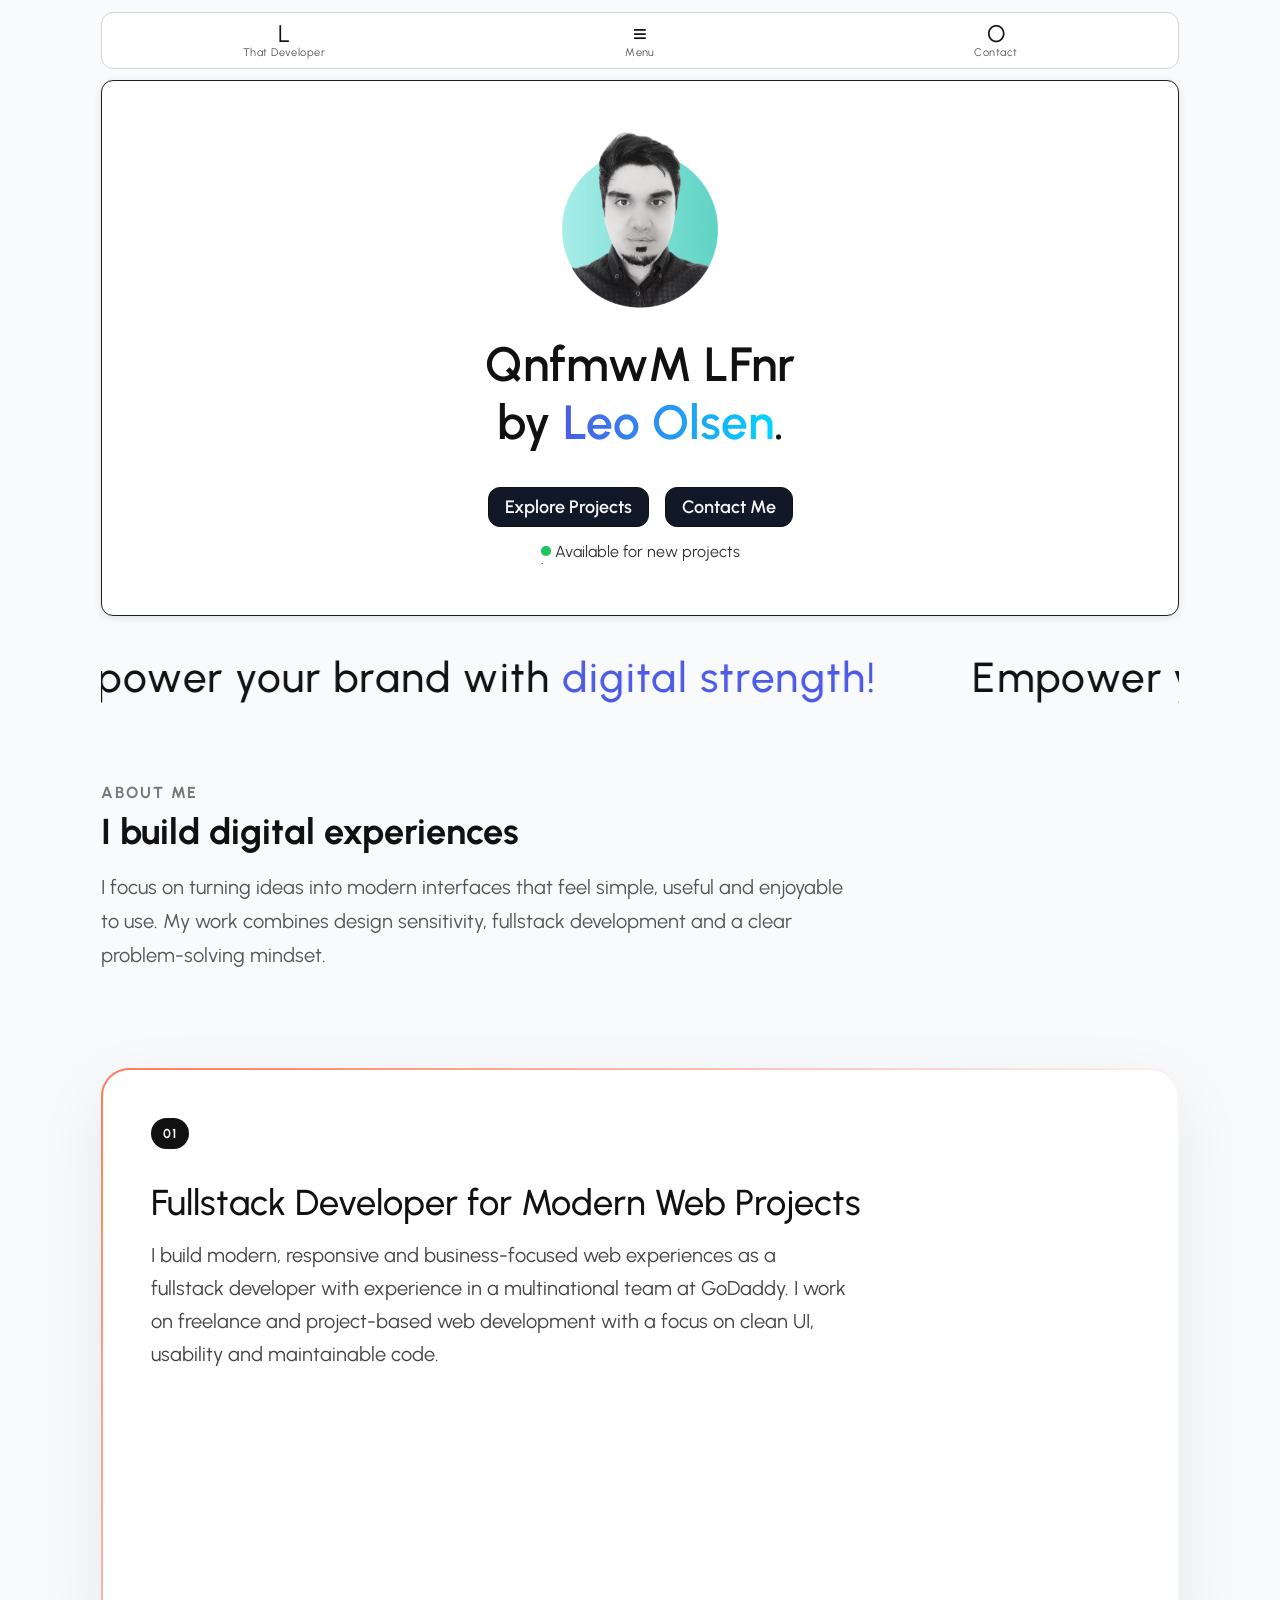
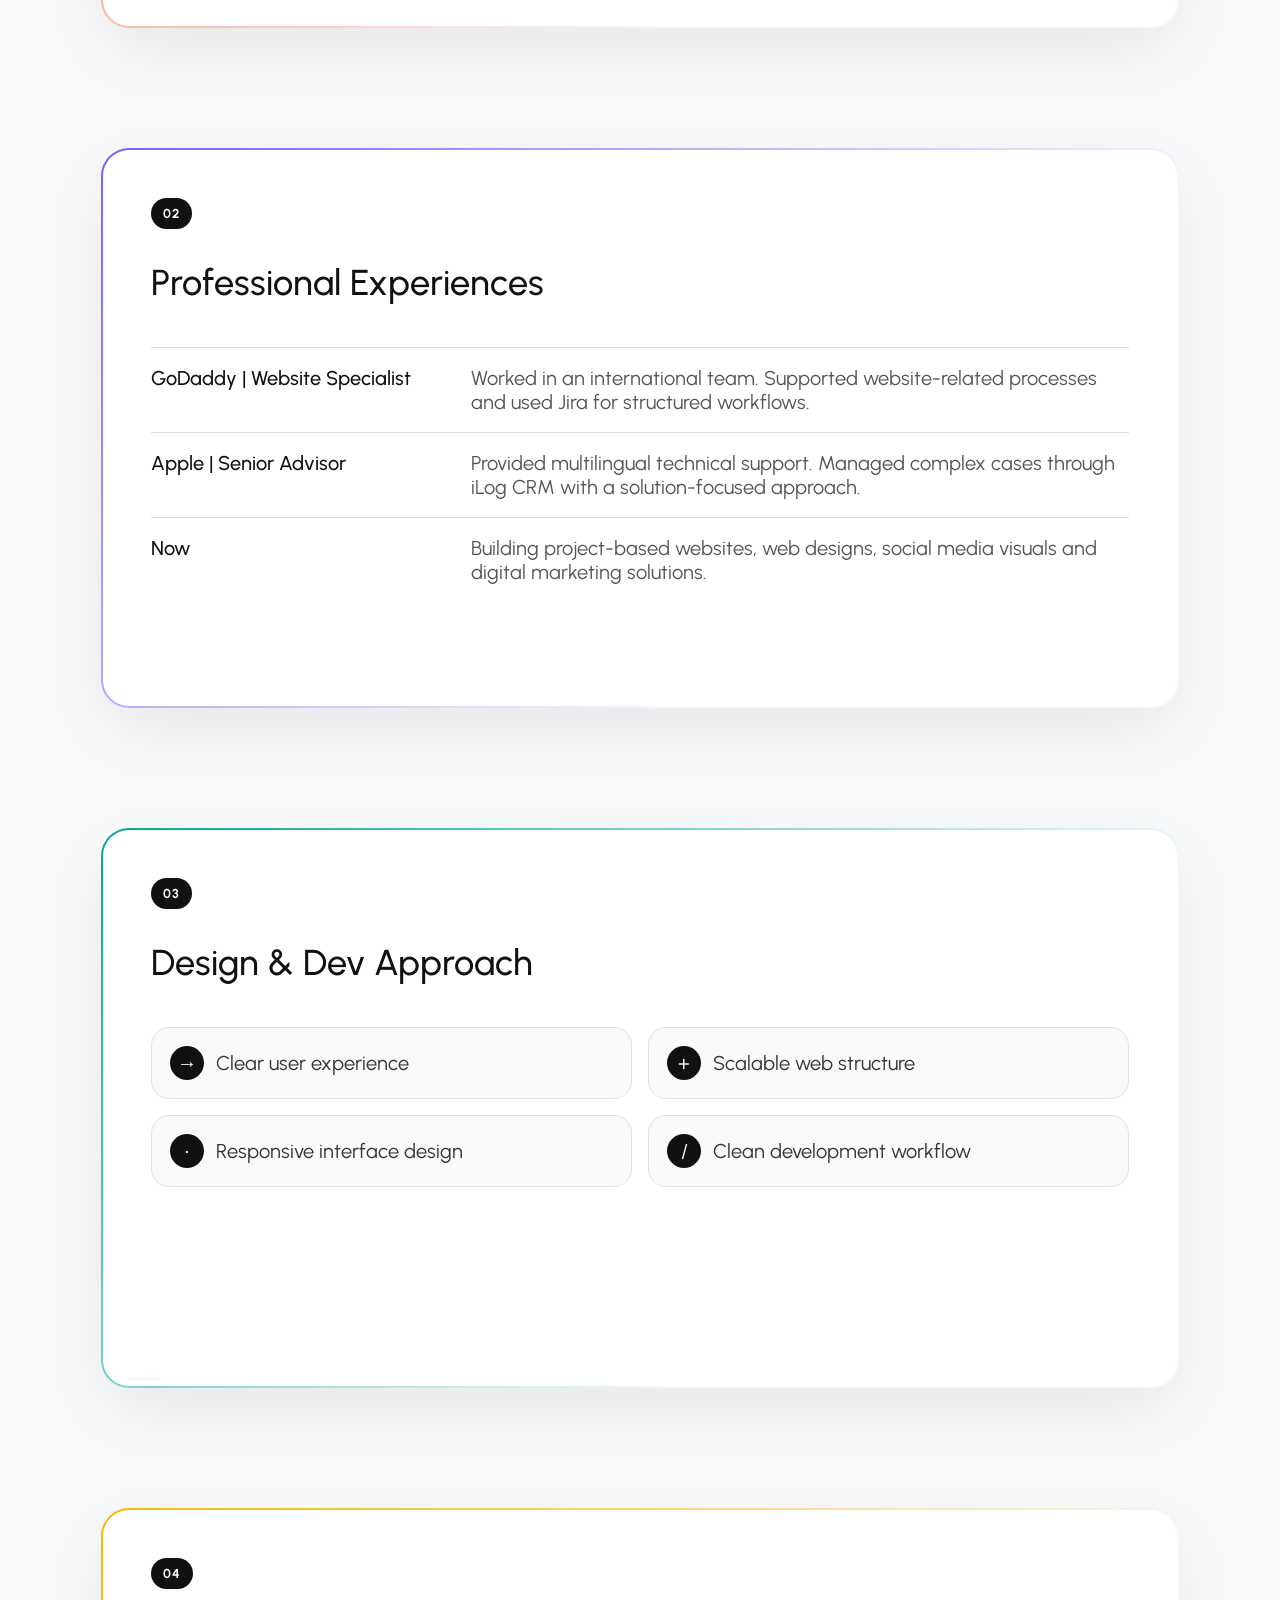
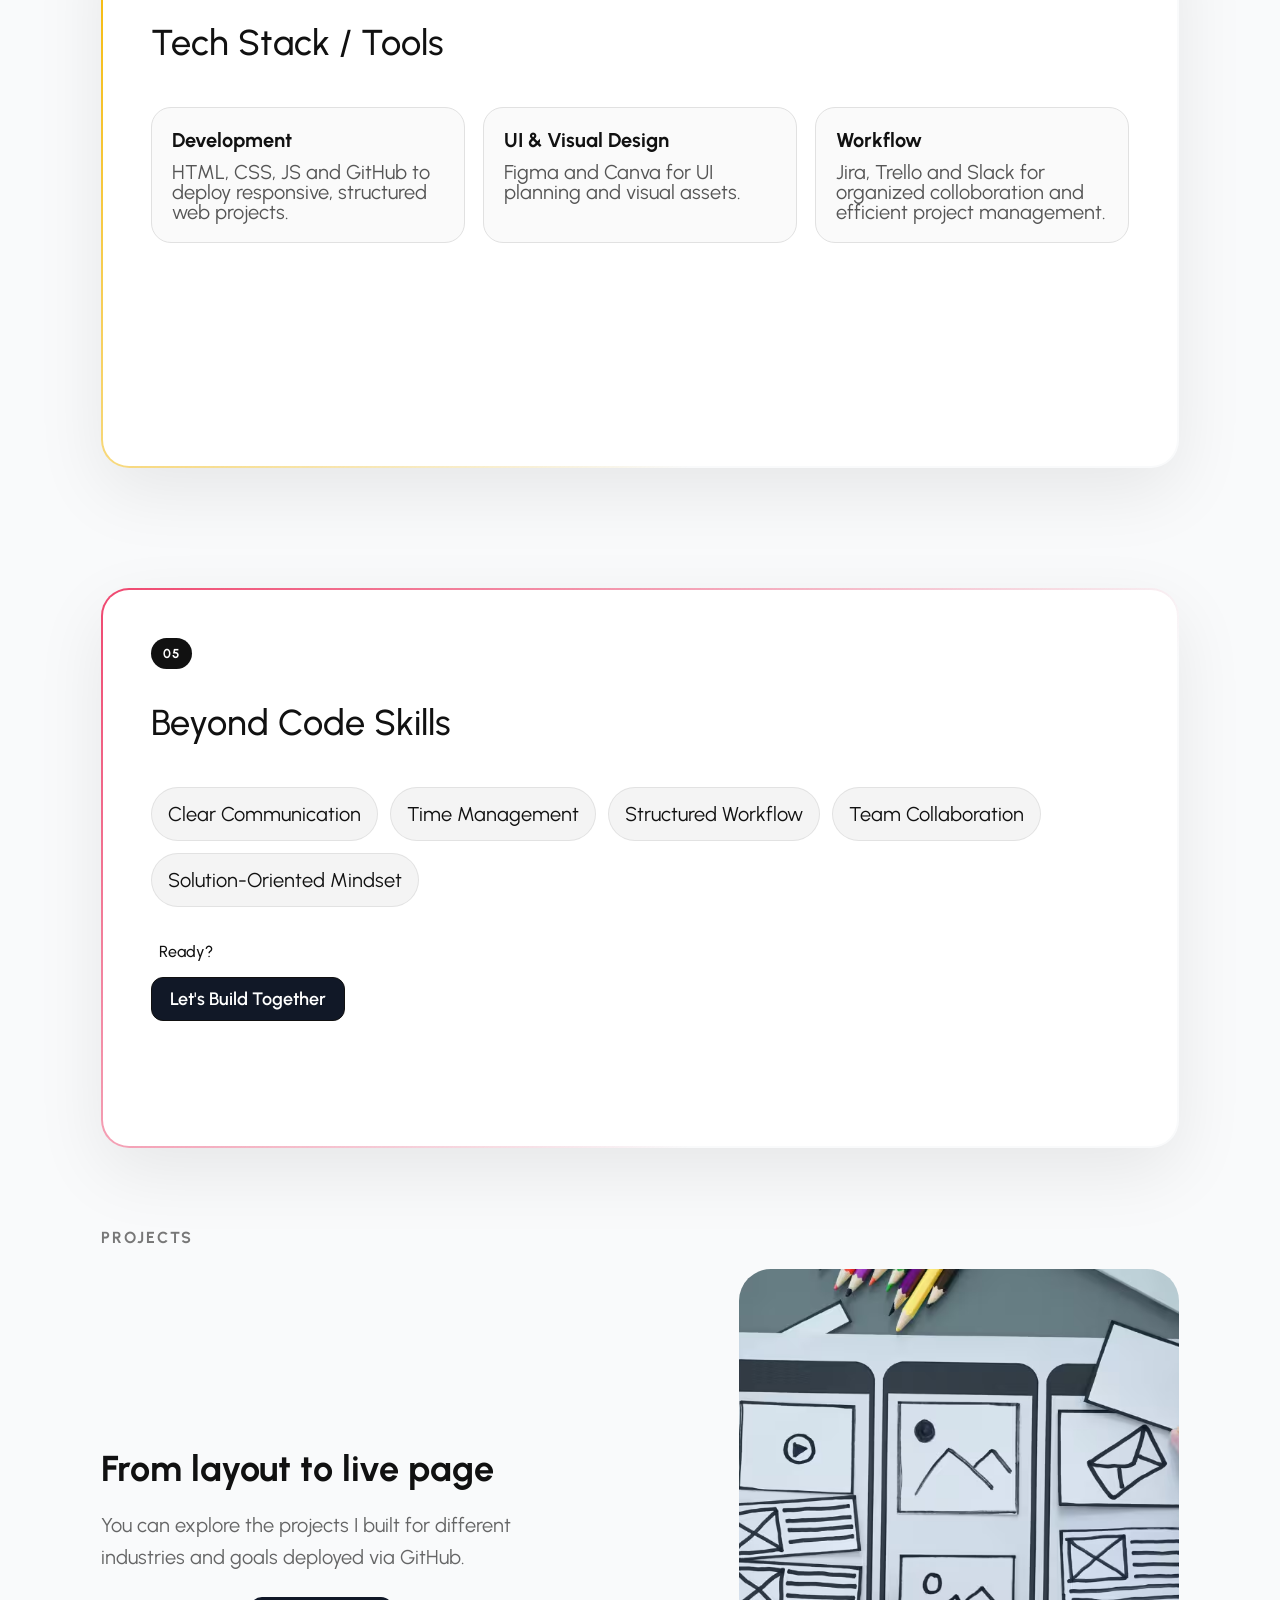
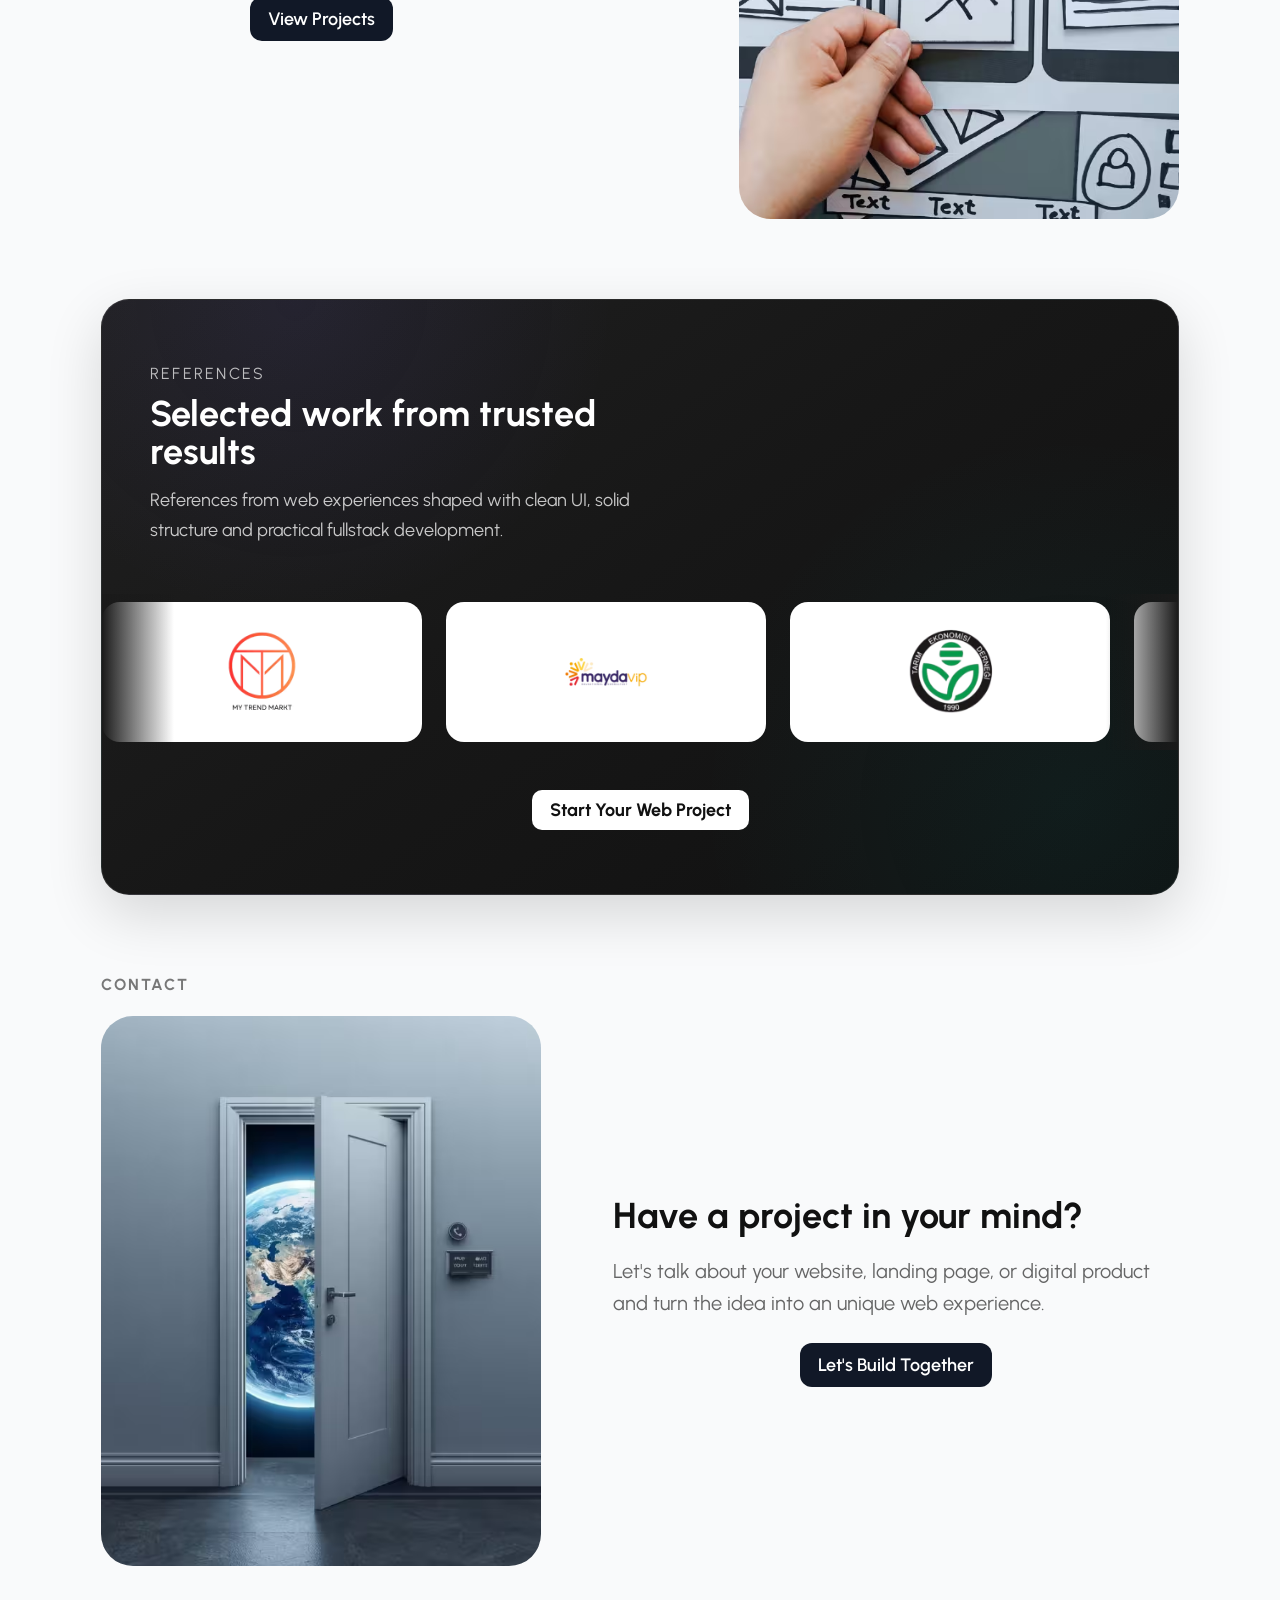
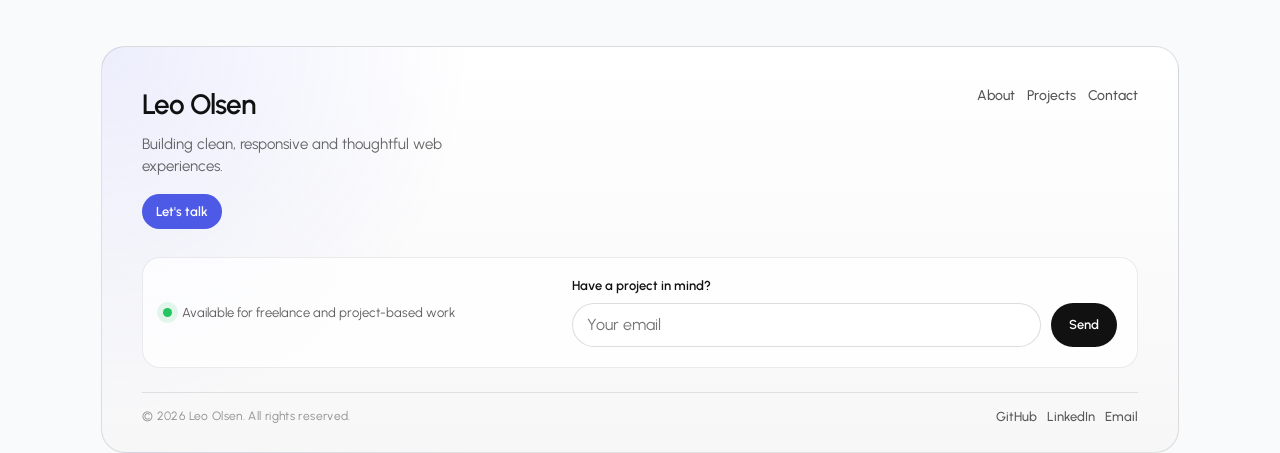
==== index.html @ c5265636 "Added projects page layout and content" ====
<!doctype html>
<html lang="en">
  <head>
    <meta charset="UTF-8" />
    <meta name="viewport" content="width=device-width, initial-scale=1.0" />
    <title>Leo Olsen | Web Developer</title>

    <style>
      body.is-loading {
        margin: 0;
        overflow: hidden;
        background: #ffffff;
      }

      .page-loader {
        position: fixed;
        inset: 0;
        z-index: 9999;
        display: grid;
        place-items: center;
        background: #ffffff;
      }

      .loader-grid {
        display: grid;
        grid-template-columns: repeat(2, 42px);
        gap: 14px;
      }

      .loader-grid span {
        width: 42px;
        height: 42px;
        border: 12px solid currentColor;
        border-radius: 12px;
        background: transparent;
        animation: loader-scale 1.1s ease-in-out infinite;
      }

      .loader-grid span:nth-child(1) {
        color: #6c5ce7;
        animation-delay: 0s;
      }

      .loader-grid span:nth-child(2) {
        color: #00cec9;
        animation-delay: 0.12s;
      }

      .loader-grid span:nth-child(3) {
        color: #fd79a8;
        animation-delay: 0.24s;
      }

      .loader-grid span:nth-child(4) {
        color: #fdcb6e;
        animation-delay: 0.36s;
      }

      .site-content {
        opacity: 0;
        visibility: hidden;
      }

      body.is-loaded .site-content {
        opacity: 1;
        visibility: visible;
        transition: opacity 500ms ease;
      }

      body.is-loaded .page-loader {
        opacity: 0;
        visibility: hidden;
        pointer-events: none;
        transition:
          opacity 450ms ease,
          visibility 450ms ease;
      }

      @keyframes loader-scale {
        0%,
        100% {
          transform: scale(0.75);
          opacity: 0.35;
        }

        50% {
          transform: scale(1);
          opacity: 1;
        }
      }
    </style>

    <link rel="stylesheet" href="./css/styles.css" />

    <link rel="icon" type="image/x-icon" href="/favicon.ico" />
  </head>

  <body class="is-loading">
    <div class="page-loader" id="page-loader">
      <div class="loader-grid" aria-label="Page loading">
        <span></span>
        <span></span>
        <span></span>
        <span></span>
      </div>
    </div>

    <div class="site-content">
      <header class="site-header">
        <div class="container">
          <nav class="navbar">
            <a href="/" class="nav-item">
              <span class="nav-icon">L</span>
              <span class="nav-label">That Developer</span>
            </a>

            <button class="nav-item" data-menu-open aria-label="Open menu">
              <span class="nav-icon">≡</span>
              <span class="nav-label">Menu</span>
            </button>

            <button class="nav-item" data-contact-open>
              <span class="nav-icon">O</span>
              <span class="nav-label">Contact</span>
            </button>
          </nav>
        </div>
      </header>

      <main class="main">
        <div class="container">
          <section class="hero">
            <img
              src="./src/img/pp.avif"
              alt="Leo Olsen's profile picture"
              srcset="./src/img/pp.avif 1x, ./src/img/pp@2x.avif 2x type='image/avif'"
              width="240"
              height="240"
            />
            <h1 class="hero-title">
              <span id="changing-word" class="changing-word"></span>
              <br />by <span class="leo">Leo Olsen</span>.
            </h1>
            <div class="hero-buttons">
              <button class="hero-btn">Explore Projects</button>
              <button class="hero-btn">Contact Me</button>
            </div>
            <p><span class="hero-dot">.</span> Available for new projects</p>
          </section>
        </div>

        <section class="ad-marquee" aria-label="Brand statement">
          <div class="container">
            <div class="ad-marquee-viewport">
              <div class="ad-marquee-track" id="ad-marquee-track">
                <span class="ad-marquee-item">
                  Empower your brand with <strong>digital strength</strong>
                </span>
              </div>
            </div>
          </div>
        </section>

        <section class="about-me" id="about-me">
          <div class="about-me-container">
            <div class="about-me-header">
              <p class="about-me-eyebrow">About Me</p>

              <h2 class="about-me-title">I build digital experiences</h2>

              <p class="about-me-text">
                I focus on turning ideas into modern interfaces that feel
                simple, useful and enjoyable to use. My work combines design
                sensitivity, fullstack development and a clear problem-solving
                mindset.
              </p>
            </div>

            <div class="about-me-cards">
              <article class="about-card about-card-intro">
                <span class="about-card-number">01</span>
                <h3 class="about-card-title">
                  Fullstack Developer for Modern Web Projects
                </h3>
                <p class="about-card-body">
                  I build modern, responsive and business-focused web
                  experiences as a fullstack developer with experience in a
                  multinational team at GoDaddy. I work on freelance and
                  project-based web development with a focus on clean UI,
                  usability and maintainable code.
                </p>
              </article>

              <article class="about-card about-card-timeline">
                <span class="about-card-number">02</span>
                <h3 class="about-card-title">Professional Experiences</h3>

                <div class="timeline-list">
                  <div class="timeline-item">
                    <span>GoDaddy | Website Specialist</span>
                    <p>
                      Worked in an international team. Supported website-related
                      processes and used Jira for structured workflows.
                    </p>
                  </div>

                  <div class="timeline-item">
                    <span>Apple | Senior Advisor</span>
                    <p>
                      Provided multilingual technical support. Managed complex
                      cases through iLog CRM with a solution-focused approach.
                    </p>
                  </div>

                  <div class="timeline-item">
                    <span>Now</span>
                    <p>
                      Building project-based websites, web designs, social media
                      visuals and digital marketing solutions.
                    </p>
                  </div>
                </div>
              </article>

              <article class="about-card about-card-approach">
                <span class="about-card-number">03</span>
                <h3 class="about-card-title">Design & Dev Approach</h3>

                <ul class="principle-list">
                  <li>
                    <span>→</span>
                    Clear user experience
                  </li>
                  <li>
                    <span>+</span>
                    Scalable web structure
                  </li>
                  <li>
                    <span>•</span>
                    Responsive interface design
                  </li>
                  <li>
                    <span>/</span>
                    Clean development workflow
                  </li>
                </ul>
              </article>

              <article class="about-card about-card-stack">
                <span class="about-card-number">04</span>
                <h3 class="about-card-title">Tech Stack / Tools</h3>

                <div class="stack-grid">
                  <div>
                    <h4>Development</h4>
                    <p>
                      HTML, CSS, JS and GitHub to deploy responsive, structured
                      web projects.
                    </p>
                  </div>

                  <div>
                    <h4>UI & Visual Design</h4>
                    <p>Figma and Canva for UI planning and visual assets.</p>
                  </div>

                  <div>
                    <h4>Workflow</h4>
                    <p>
                      Jira, Trello and Slack for organized colloboration and
                      efficient project management.
                    </p>
                  </div>
                </div>
              </article>

              <article class="about-card about-card-personal">
                <span class="about-card-number">05</span>

                <h3 class="about-card-title">Beyond Code Skills</h3>

                <div class="hobby-list">
                  <span>Clear Communication</span>
                  <span>Time Management</span>
                  <span>Structured Workflow</span>
                  <span>Team Collaboration</span>
                  <span>Solution-Oriented Mindset</span>
                </div>

                <div class="about-card-cta">
                  <p class="about-card-cta-text">Ready?</p>

                  <button class="about-card-cta-button" type="button">
                    Let's Build Together
                  </button>
                </div>
              </article>
            </div>
          </div>
        </section>

        <section class="previews-section previews-projects">
          <div class="container">
            <div class="previews-content">
              <span class="previews-label">PROJECTS</span>

              <div class="previews-image-wrap">
                <img
                  class="previews-image"
                  src="./src/img/projects.avif"
                  srcset="
                    ./src/img/projects.avif    1x,
                    ./src/img/projects@2x.avif 2x
                  "
                  alt="Website dashboard preview on a laptop screen"
                  width="1200"
                  height="800"
                />
              </div>

              <div class="previews-text">
                <h2 class="previews-title">From layout to live page</h2>
                <p class="previews-description">
                  You can explore the projects I built for different industries
                  and goals deployed via GitHub.
                </p>

                <a class="previews-button" href="./projects.html"
                  >View Projects</a
                >
              </div>
            </div>
          </div>
        </section>

        <div class="container">
          <section
            class="references-section"
            aria-labelledby="references-title"
          >
            <div class="references-content">
              <span class="section-label">References</span>

              <h2 id="references-title">Selected work from trusted results</h2>

              <p>
                References from web experiences shaped with clean UI, solid
                structure and practical fullstack development.
              </p>
            </div>

            <div
              class="references-marquee"
              aria-label="Customer and project references"
            >
              <div class="references-track">
            

                <img
                  src="./src/img/mtm.avif"
                  srcset="./src/img/mtm.avif 1x, ./src/img/mtm@2x.avif 2x"
                  alt="MTM project reference"
                  width="180"
                  height="80"
                  loading="lazy"
                />

                <img
                  src="./src/img/mvip.avif"
                  srcset="./src/img/mvip.avif 1x, ./src/img/mvip@2x.avif 2x"
                  alt="MVIP project reference"
                  width="180"
                  height="80"
                  loading="lazy"
                />

                <img
                  src="./src/img/tarekoder.avif"
                  srcset="
                    ./src/img/tarekoder.avif    1x,
                    ./src/img/tarekoder@2x.avif 2x
                  "
                  alt="Tarekoder project reference"
                  width="180"
                  height="80"
                  loading="lazy"
                />

                <img
                  src="./src/img/tozkaya.avif"
                  srcset="
                    ./src/img/tozkaya.avif    1x,
                    ./src/img/tozkaya@2x.avif 2x
                  "
                  alt="Tozkaya project reference"
                  width="180"
                  height="80"
                  loading="lazy"
                />

                <img
                  src="./src/img/mtm.avif"
                  srcset="./src/img/mtm.avif 1x, ./src/img/mtm@2x.avif 2x"
                  alt=""
                  width="180"
                  height="80"
                  loading="lazy"
                  aria-hidden="true"
                />

                <img
                  src="./src/img/mvip.avif"
                  srcset="./src/img/mvip.avif 1x, ./src/img/mvip@2x.avif 2x"
                  alt=""
                  width="180"
                  height="80"
                  loading="lazy"
                  aria-hidden="true"
                />

                <img
                  src="./src/img/tarekoder.avif"
                  srcset="
                    ./src/img/tarekoder.avif    1x,
                    ./src/img/tarekoder@2x.avif 2x
                  "
                  alt=""
                  width="180"
                  height="80"
                  loading="lazy"
                  aria-hidden="true"
                />

                <img
                  src="./src/img/tms.avif"
                  srcset="./src/img/tms.avif 1x, ./src/img/tms@2x.avif 2x"
                  alt=""
                  width="180"
                  height="80"
                  loading="lazy"
                  aria-hidden="true"
                />

                <img
                  src="./src/img/tozkaya.avif"
                  srcset="
                    ./src/img/tozkaya.avif    1x,
                    ./src/img/tozkaya@2x.avif 2x
                  "
                  alt=""
                  width="180"
                  height="80"
                  loading="lazy"
                  aria-hidden="true"
                />
              </div>
            </div>

            <a href="#contact" class="references-cta">Start Your Web Project</a>
          </section>
        </div>

        <section class="previews-section previews-contact">
          <div class="container">
            <div class="previews-content">
              <span class="previews-label">CONTACT</span>

              <div class="previews-image-wrap">
                <img
                  class="previews-image"
                  src="./src/img/contacts.avif"
                  srcset="
                    ./src/img/contacts.avif    1x,
                    ./src/img/contacts@2x.avif 2x
                  "
                  alt="Contact preview for starting a web project"
                  width="1200"
                  height="800"
                />
              </div>

              <div class="previews-text">
                <h2 class="previews-title">Have a project in your mind?</h2>
                <p class="previews-description">
                  Let's talk about your website, landing page, or digital
                  product and turn the idea into an unique web experience.
                </p>

                <a class="previews-button" href="./contact.html">
                  Let's Build Together
                </a>
              </div>
            </div>
          </div>
        </section>

        <div class="container">
          <footer class="footer">
            <div class="footer-top">
              <div class="footer-brand">
                <span class="footer-logo">Leo Olsen</span>

                <p class="footer-tagline">
                  Building clean, responsive and thoughtful web experiences.
                </p>

                <a href="contact.html" class="footer-button">Let's talk</a>
              </div>

              <nav class="footer-nav" aria-label="Footer navigation">
                <a href="about.html">About</a>
                <a href="projects.html">Projects</a>
                <a href="contact.html">Contact</a>
              </nav>
            </div>

            <div class="footer-middle">
              <div class="footer-status">
                <span class="footer-status-dot"></span>
                <span>Available for freelance and project-based work</span>
              </div>

              <form
                name="project-inquiry"
                method="POST"
                data-netlify="true"
                class="footer-form"
              >
                <input type="hidden" name="form-name" value="project-inquiry" />

                <label class="footer-form-label" for="footer-email">
                  Have a project in mind?
                </label>

                <div class="footer-form-row">
                  <input
                    id="footer-email"
                    type="email"
                    name="email"
                    placeholder="Your email"
                    required
                  />
                  <button type="submit">Send</button>
                </div>
              </form>
            </div>

            <hr class="footer-divider" />

            <div class="footer-bottom">
              <span class="footer-copy"
                >© 2026 Leo Olsen. All rights reserved.</span
              >

              <div class="footer-socials">
                <a
                  href="https://github.com/..."
                  class="footer-social-btn"
                  aria-label="GitHub"
                >
                  GitHub
                </a>

                <a
                  href="https://linkedin.com/in/..."
                  class="footer-social-btn"
                  aria-label="LinkedIn"
                >
                  LinkedIn
                </a>

                <a
                  href="mailto:leo@example.com"
                  class="footer-social-btn"
                  aria-label="Email"
                >
                  Email
                </a>
              </div>
            </div>
          </footer>
        </div>
      </main>

      <div class="mobile-menu-backdrop" data-menu-backdrop>
        <div class="mobile-menu">
          <div class="mobile-menu-top">
            <span class="mobile-menu-logo">Build. Deploy. Progress.</span>

            <button
              class="mobile-menu-close"
              type="button"
              aria-label="Close menu"
              data-menu-close
            >
              ×
            </button>
          </div>

          <nav class="mobile-menu-nav" aria-label="Mobile navigation">
            <a class="mobile-menu-link" href="/">
              Home
              <span></span>
            </a>

            <a class="mobile-menu-link" href="#about-me">
              About
              <span></span>
            </a>

            <a class="mobile-menu-link" href="#references-title">
              References
              <span></span>
            </a>

            <a class="mobile-menu-link" href="#footer-email">
              Contact
              <span></span>
            </a>
          </nav>

          <div class="mobile-menu-bottom">
            <p class="mobile-menu-text">
              Clean structure, sharp interfaces and fast deployment.
            </p>

            <a class="mobile-menu-cta" href="#footer-email">Let's Build</a>
          </div>
        </div>
      </div>
    </div>

    <script src="./src/js/main.js"></script>
  </body>
</html>
---- css/styles.css ----
@import url("./loader.css");
@import url("./reset.css");
@import url("./font.css");
@import url("./container.css");
@import url("./header.css");
@import url("./hero.css");
@import url("./footer.css");
@import url("./about.css");
@import url("./references.css");
@import url("./advertisement.css");
@import url("./modal.css");
@import url("./preview-sections.css");
@import url("./projects-page.css");
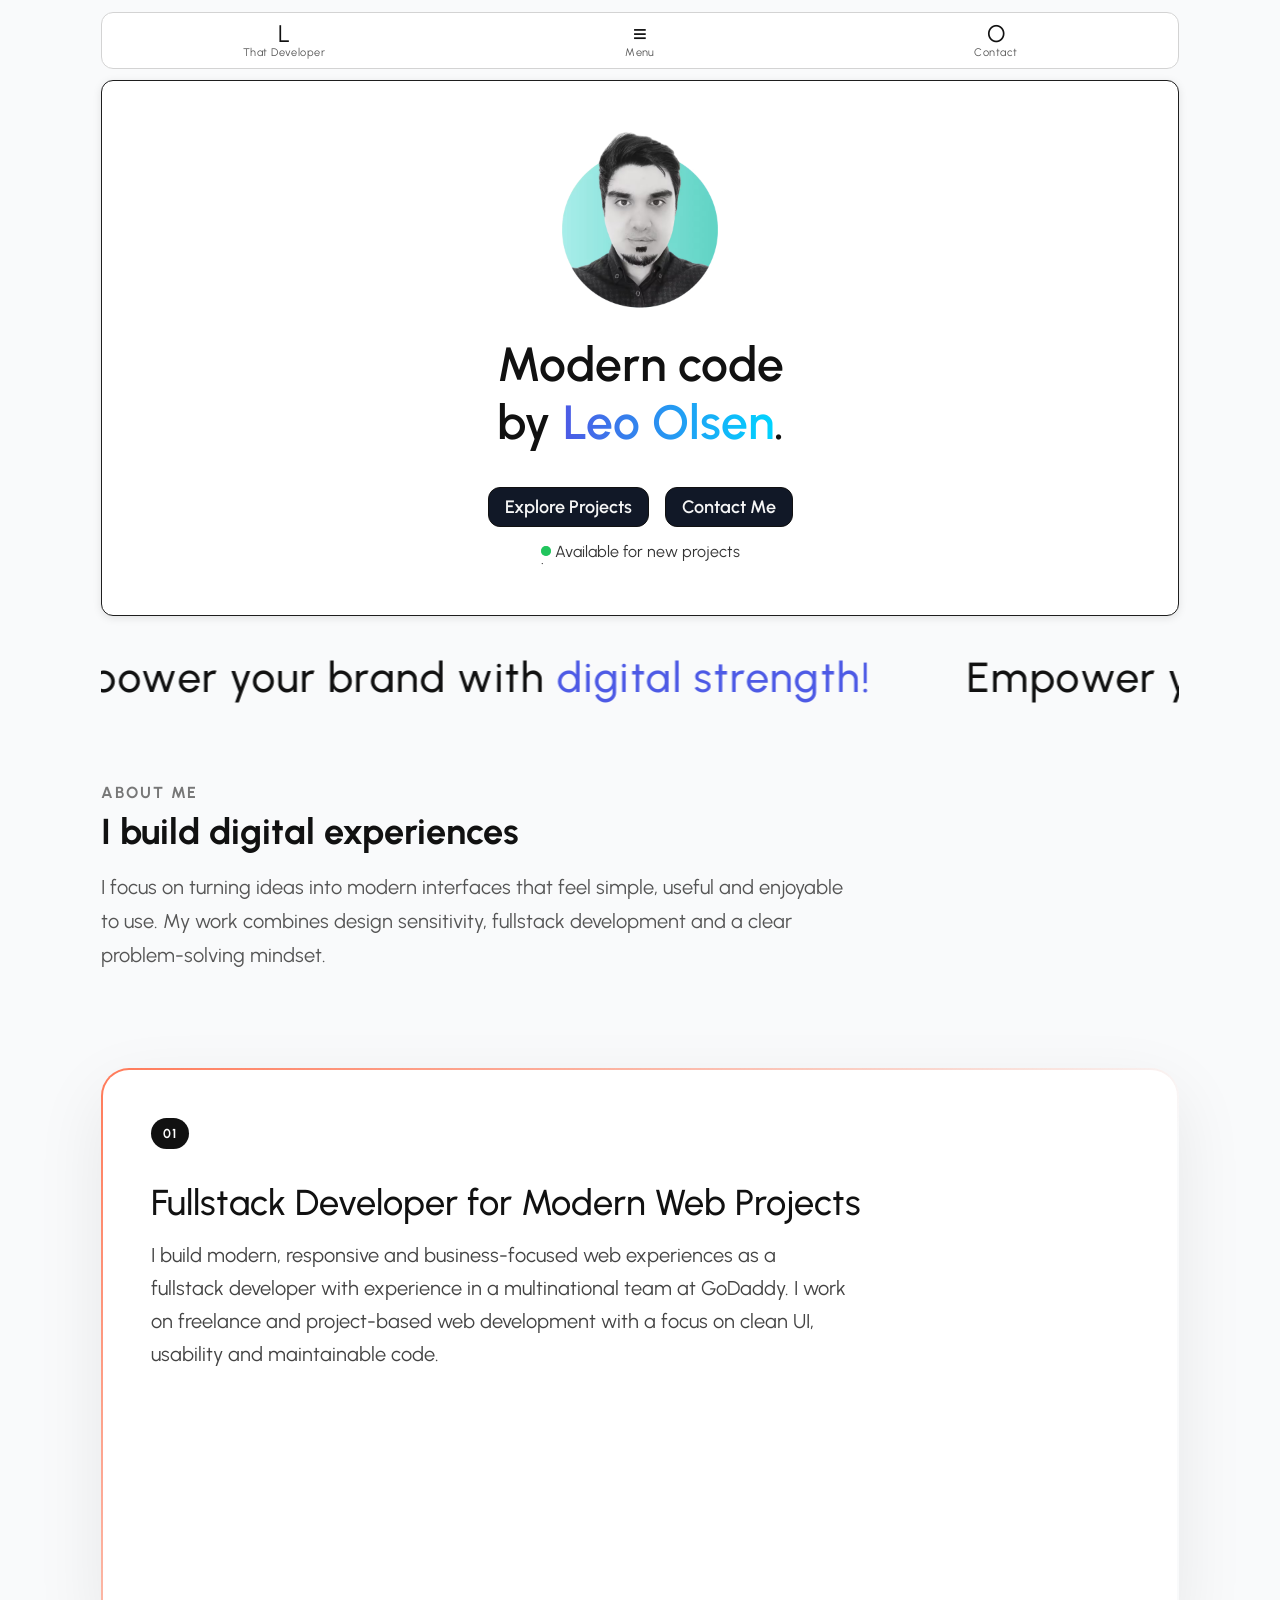
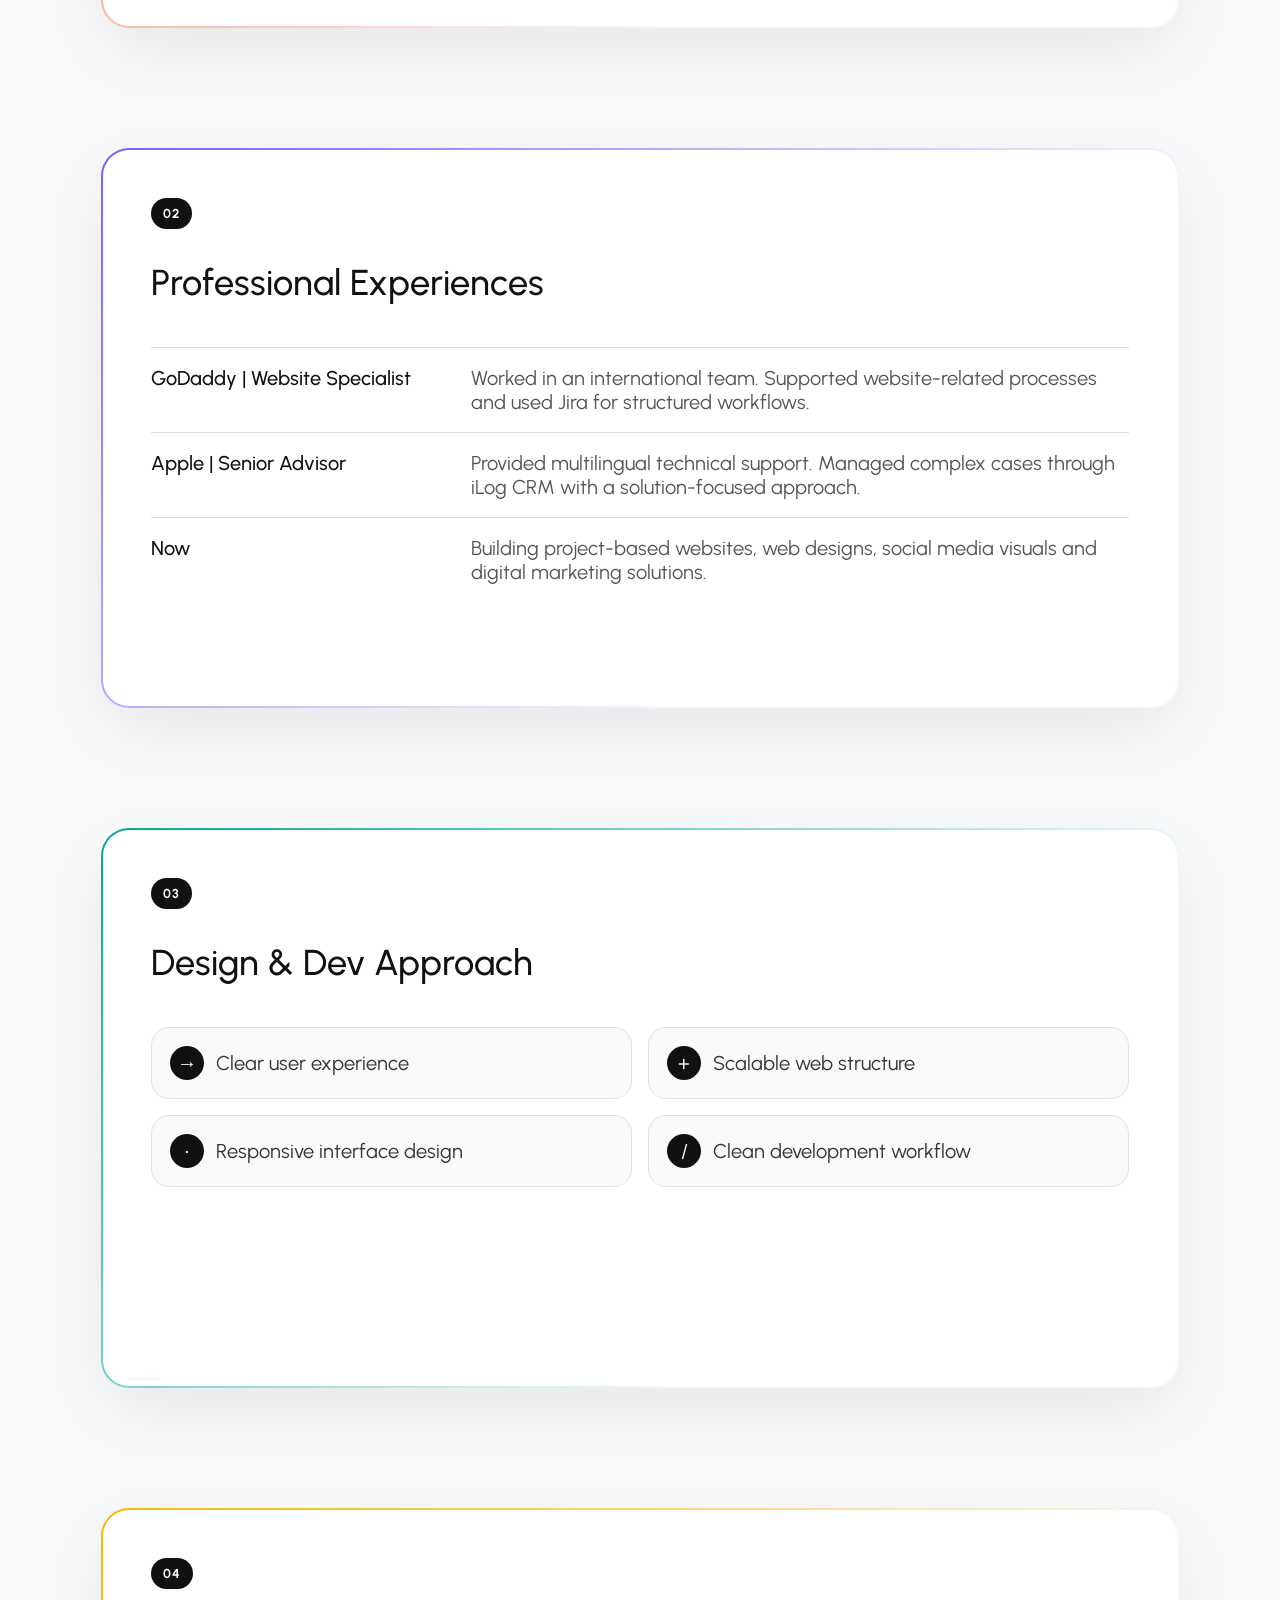
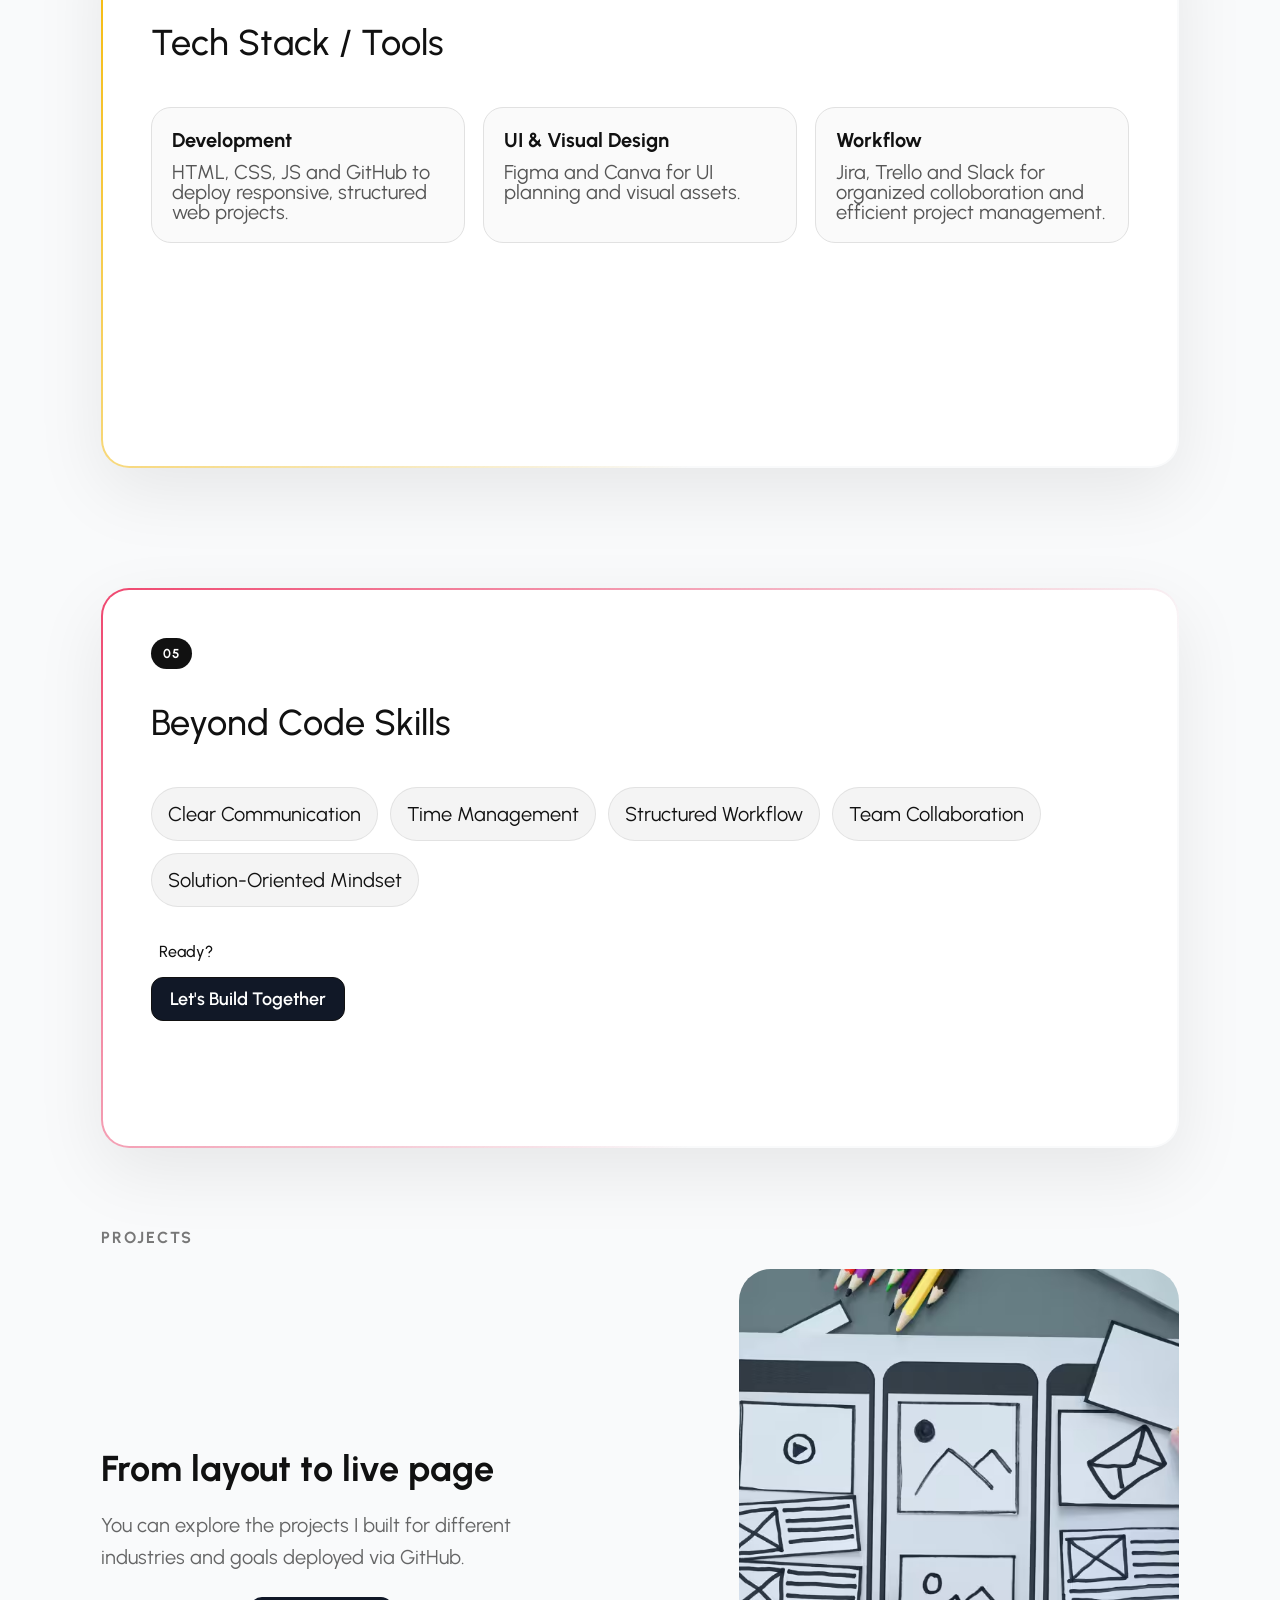
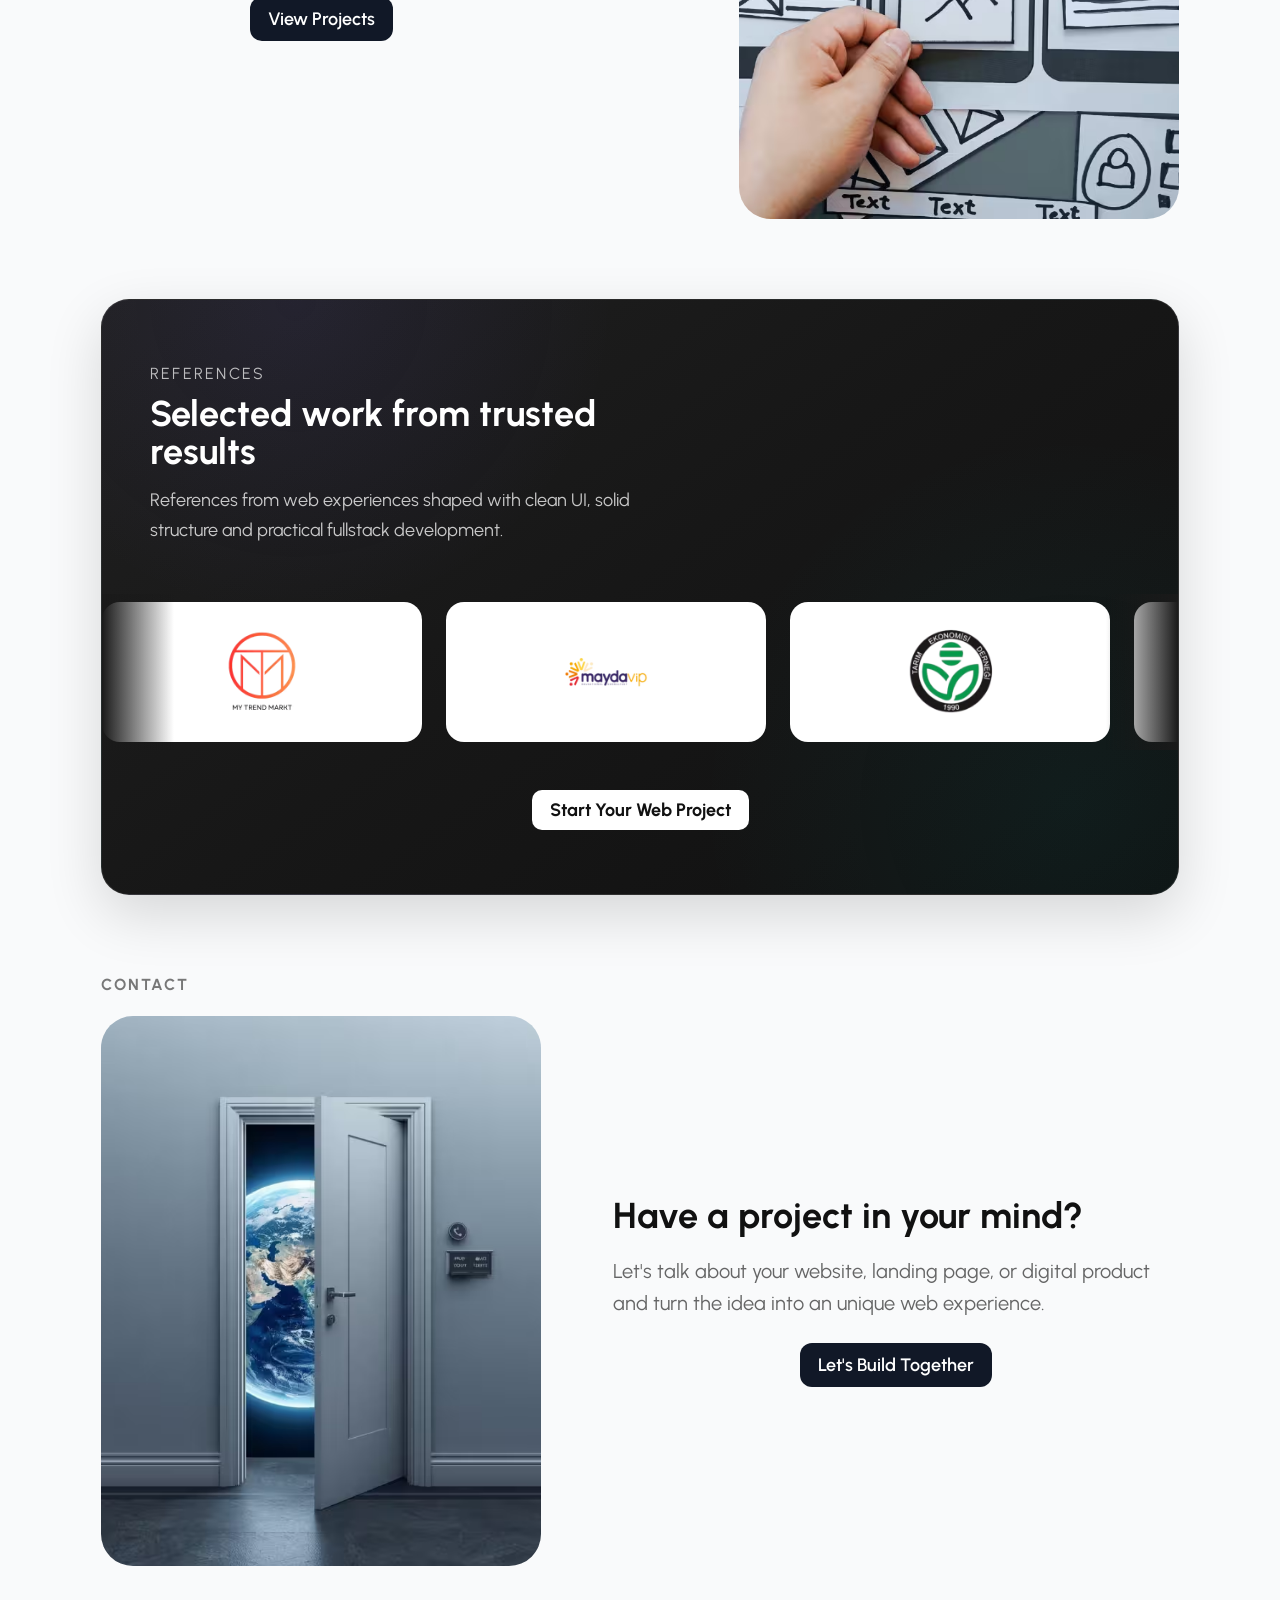
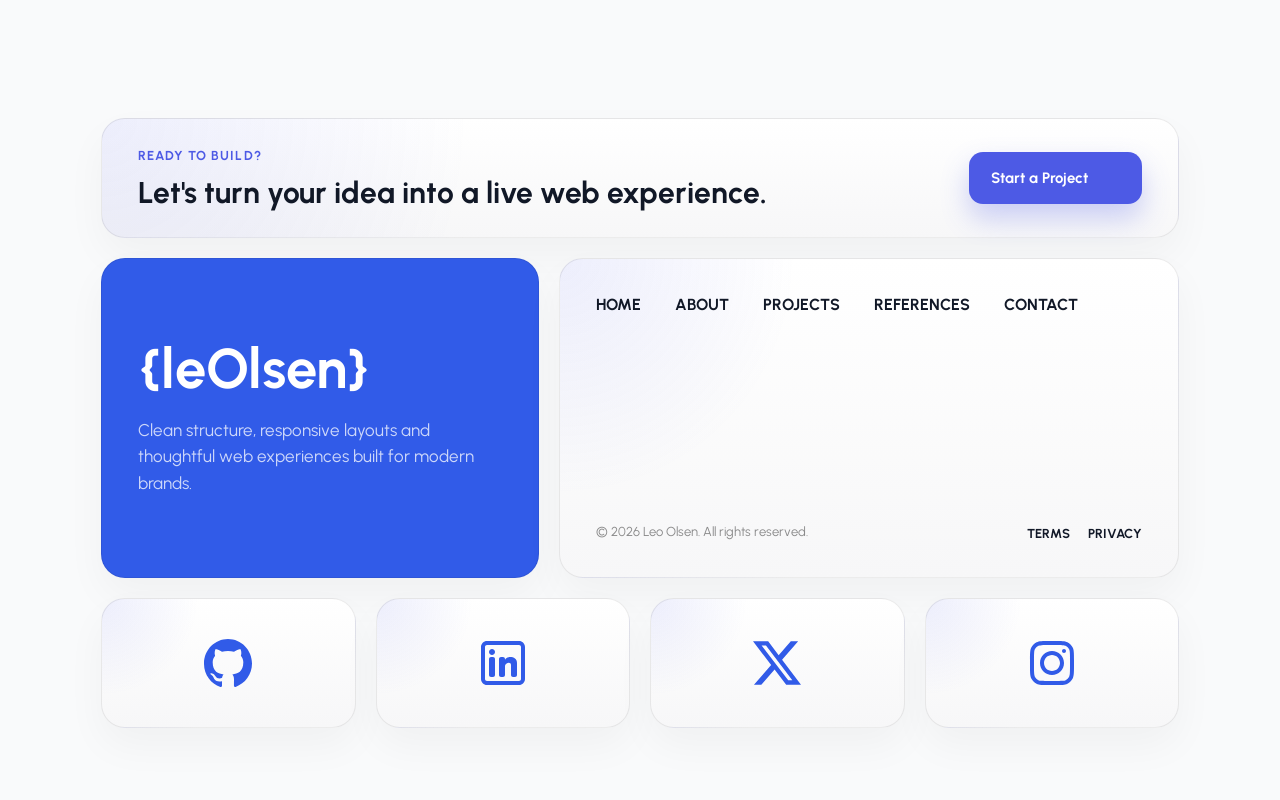
==== commit 19e2e789: "added footer from scratch" ====
--- a/index.html
+++ b/index.html
@@ -3,7 +3,7 @@
   <head>
     <meta charset="UTF-8" />
     <meta name="viewport" content="width=device-width, initial-scale=1.0" />
-    <title>Leo Olsen | Web Developer</title>
+    <title>Leo Olsen | Fullstack Developer</title>
 
     <style>
       body.is-loading {
@@ -129,7 +129,7 @@
 
       <main class="main">
         <div class="container">
-          <section class="hero">
+          <section class="hero" id="hero">
             <img
               src="./src/img/pp.avif"
               alt="Leo Olsen's profile picture"
@@ -142,14 +142,20 @@
               <br />by <span class="leo">Leo Olsen</span>.
             </h1>
             <div class="hero-buttons">
-              <button class="hero-btn">Explore Projects</button>
+              <button class="hero-btn">
+                <a href="projects.html">Explore Projects</a>
+              </button>
               <button class="hero-btn">Contact Me</button>
             </div>
             <p><span class="hero-dot">.</span> Available for new projects</p>
           </section>
         </div>
 
-        <section class="ad-marquee" aria-label="Brand statement">
+        <section
+          class="ad-marquee"
+          id="advertisement"
+          aria-label="Brand statement"
+        >
           <div class="container">
             <div class="ad-marquee-viewport">
               <div class="ad-marquee-track" id="ad-marquee-track">
@@ -161,7 +167,7 @@
           </div>
         </section>
 
-        <section class="about-me" id="about-me">
+        <section class="about-me" id="about">
           <div class="about-me-container">
             <div class="about-me-header">
               <p class="about-me-eyebrow">About Me</p>
@@ -299,7 +305,7 @@
           </div>
         </section>
 
-        <section class="previews-section previews-projects">
+        <section class="previews-section previews-projects" id="projects">
           <div class="container">
             <div class="previews-content">
               <span class="previews-label">PROJECTS</span>
@@ -336,6 +342,7 @@
         <div class="container">
           <section
             class="references-section"
+            id="references"
             aria-labelledby="references-title"
           >
             <div class="references-content">
@@ -354,8 +361,6 @@
               aria-label="Customer and project references"
             >
               <div class="references-track">
-            
-
                 <img
                   src="./src/img/mtm.avif"
                   srcset="./src/img/mtm.avif 1x, ./src/img/mtm@2x.avif 2x"
@@ -496,87 +501,90 @@
 
         <div class="container">
           <footer class="footer">
-            <div class="footer-top">
-              <div class="footer-brand">
-                <span class="footer-logo">Leo Olsen</span>
+            <div class="footer-grid">
+              <div class="footer-card footer-cta">
+                <div>
+                  <p class="footer-eyebrow">Ready to build?</p>
+                  <h2 class="footer-title">
+                    Let's turn your idea into a live web experience.
+                  </h2>
+                </div>
+
+                <a class="footer-button" href="./contact.html">
+                  Start a Project
+                  <svg class="footer-button-icon" width="20" height="20">
+                    <use href="./src/img/icons.svg#icon-example"></use>
+                  </svg>
+                </a>
+              </div>
+
+              <div class="footer-card footer-brand">
+                <a class="footer-logo" href="./index.html">{leOlsen}</a>
 
                 <p class="footer-tagline">
-                  Building clean, responsive and thoughtful web experiences.
+                  Clean structure, responsive layouts and thoughtful web
+                  experiences built for modern brands.
                 </p>
-
-                <a href="contact.html" class="footer-button">Let's talk</a>
-              </div>
-
-              <nav class="footer-nav" aria-label="Footer navigation">
-                <a href="about.html">About</a>
-                <a href="projects.html">Projects</a>
-                <a href="contact.html">Contact</a>
-              </nav>
-            </div>
-
-            <div class="footer-middle">
-              <div class="footer-status">
-                <span class="footer-status-dot"></span>
-                <span>Available for freelance and project-based work</span>
-              </div>
-
-              <form
-                name="project-inquiry"
-                method="POST"
-                data-netlify="true"
-                class="footer-form"
+              </div>
+
+              <div class="footer-card footer-links-card">
+                <nav class="footer-nav" aria-label="Footer navigation">
+                  <a href="./index.html">Home</a>
+                  <a href="./index.html#about-me">About</a>
+                  <a href="./projects.html">Projects</a>
+                  <a href="./index.html#references-title">References</a>
+                  <a href="./contact.html">Contact</a>
+                </nav>
+
+                <div class="footer-meta">
+                  <span>© 2026 Leo Olsen. All rights reserved.</span>
+
+                  <div class="footer-legal">
+                    <a href="#">Terms</a>
+                    <a href="#">Privacy</a>
+                  </div>
+                </div>
+              </div>
+
+              <a
+                class="footer-card footer-social-card"
+                href="https://github.com/leogos" target="_blank" aria-label="Github"
+                aria-label="Github"
               >
-                <input type="hidden" name="form-name" value="project-inquiry" />
-
-                <label class="footer-form-label" for="footer-email">
-                  Have a project in mind?
-                </label>
-
-                <div class="footer-form-row">
-                  <input
-                    id="footer-email"
-                    type="email"
-                    name="email"
-                    placeholder="Your email"
-                    required
-                  />
-                  <button type="submit">Send</button>
-                </div>
-              </form>
-            </div>
-
-            <hr class="footer-divider" />
-
-            <div class="footer-bottom">
-              <span class="footer-copy"
-                >© 2026 Leo Olsen. All rights reserved.</span
+                <svg class="footer-social-icon" width="48" height="48">
+                  <use href="./src/icons/icons.svg#icon-github"></use>
+                </svg>
+              </a>
+
+              <a
+                class="footer-card footer-social-card"
+                href="#"
+                aria-label="LinkedIn"
               >
-
-              <div class="footer-socials">
-                <a
-                  href="https://github.com/..."
-                  class="footer-social-btn"
-                  aria-label="GitHub"
-                >
-                  GitHub
-                </a>
-
-                <a
-                  href="https://linkedin.com/in/..."
-                  class="footer-social-btn"
-                  aria-label="LinkedIn"
-                >
-                  LinkedIn
-                </a>
-
-                <a
-                  href="mailto:leo@example.com"
-                  class="footer-social-btn"
-                  aria-label="Email"
-                >
-                  Email
-                </a>
-              </div>
+                <svg class="footer-social-icon" width="48" height="48">
+                  <use href="./src/icons/icons.svg#icon-linkedin"></use>
+                </svg>
+              </a>
+
+              <a
+                class="footer-card footer-social-card"
+                href="#"
+                aria-label="Twitter"
+              >
+                <svg class="footer-social-icon" width="48" height="48">
+                  <use href="./src/icons/icons.svg#icon-twitter"></use>
+                </svg>
+              </a>
+
+              <a
+                class="footer-card footer-social-card"
+                href="https://instagram.com/olsenaleo" target="_blank"
+                aria-label="Instagram"
+              >
+                <svg class="footer-social-icon" width="48" height="48">
+                  <use href="./src/icons/icons.svg#icon-instagram"></use>
+                </svg>
+              </a>
             </div>
           </footer>
         </div>
@@ -603,17 +611,22 @@
               <span></span>
             </a>
 
-            <a class="mobile-menu-link" href="#about-me">
+            <a class="mobile-menu-link" href="#about">
               About
               <span></span>
             </a>
 
-            <a class="mobile-menu-link" href="#references-title">
+            <a class="mobile-menu-link" href="#references">
               References
               <span></span>
             </a>
 
-            <a class="mobile-menu-link" href="#footer-email">
+            <a class="mobile-menu-link" href="./projects.html">
+              Projects
+              <span></span>
+            </a>
+
+            <a class="mobile-menu-link" href="./contact.html">
               Contact
               <span></span>
             </a>
@@ -624,7 +637,7 @@
               Clean structure, sharp interfaces and fast deployment.
             </p>
 
-            <a class="mobile-menu-cta" href="#footer-email">Let's Build</a>
+            <a class="mobile-menu-cta" href="./contact.html">Let's Build</a>
           </div>
         </div>
       </div>
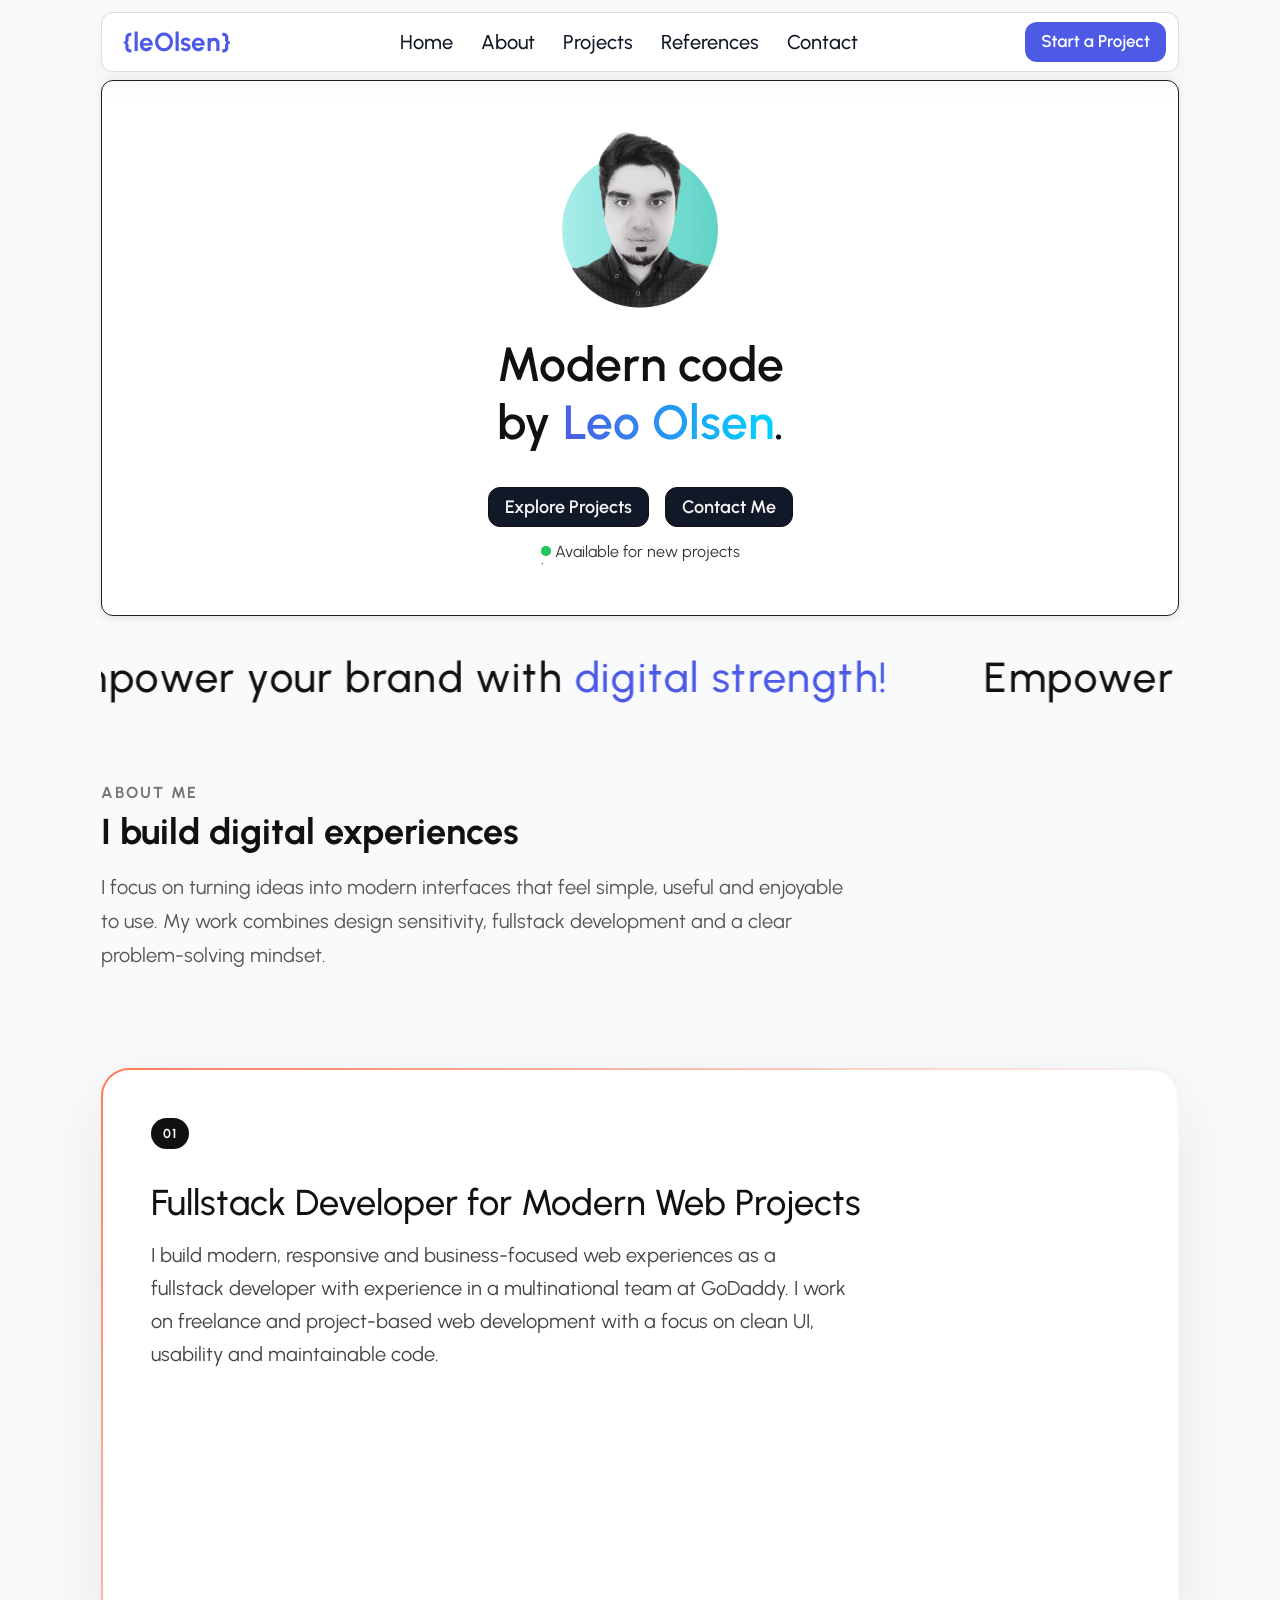
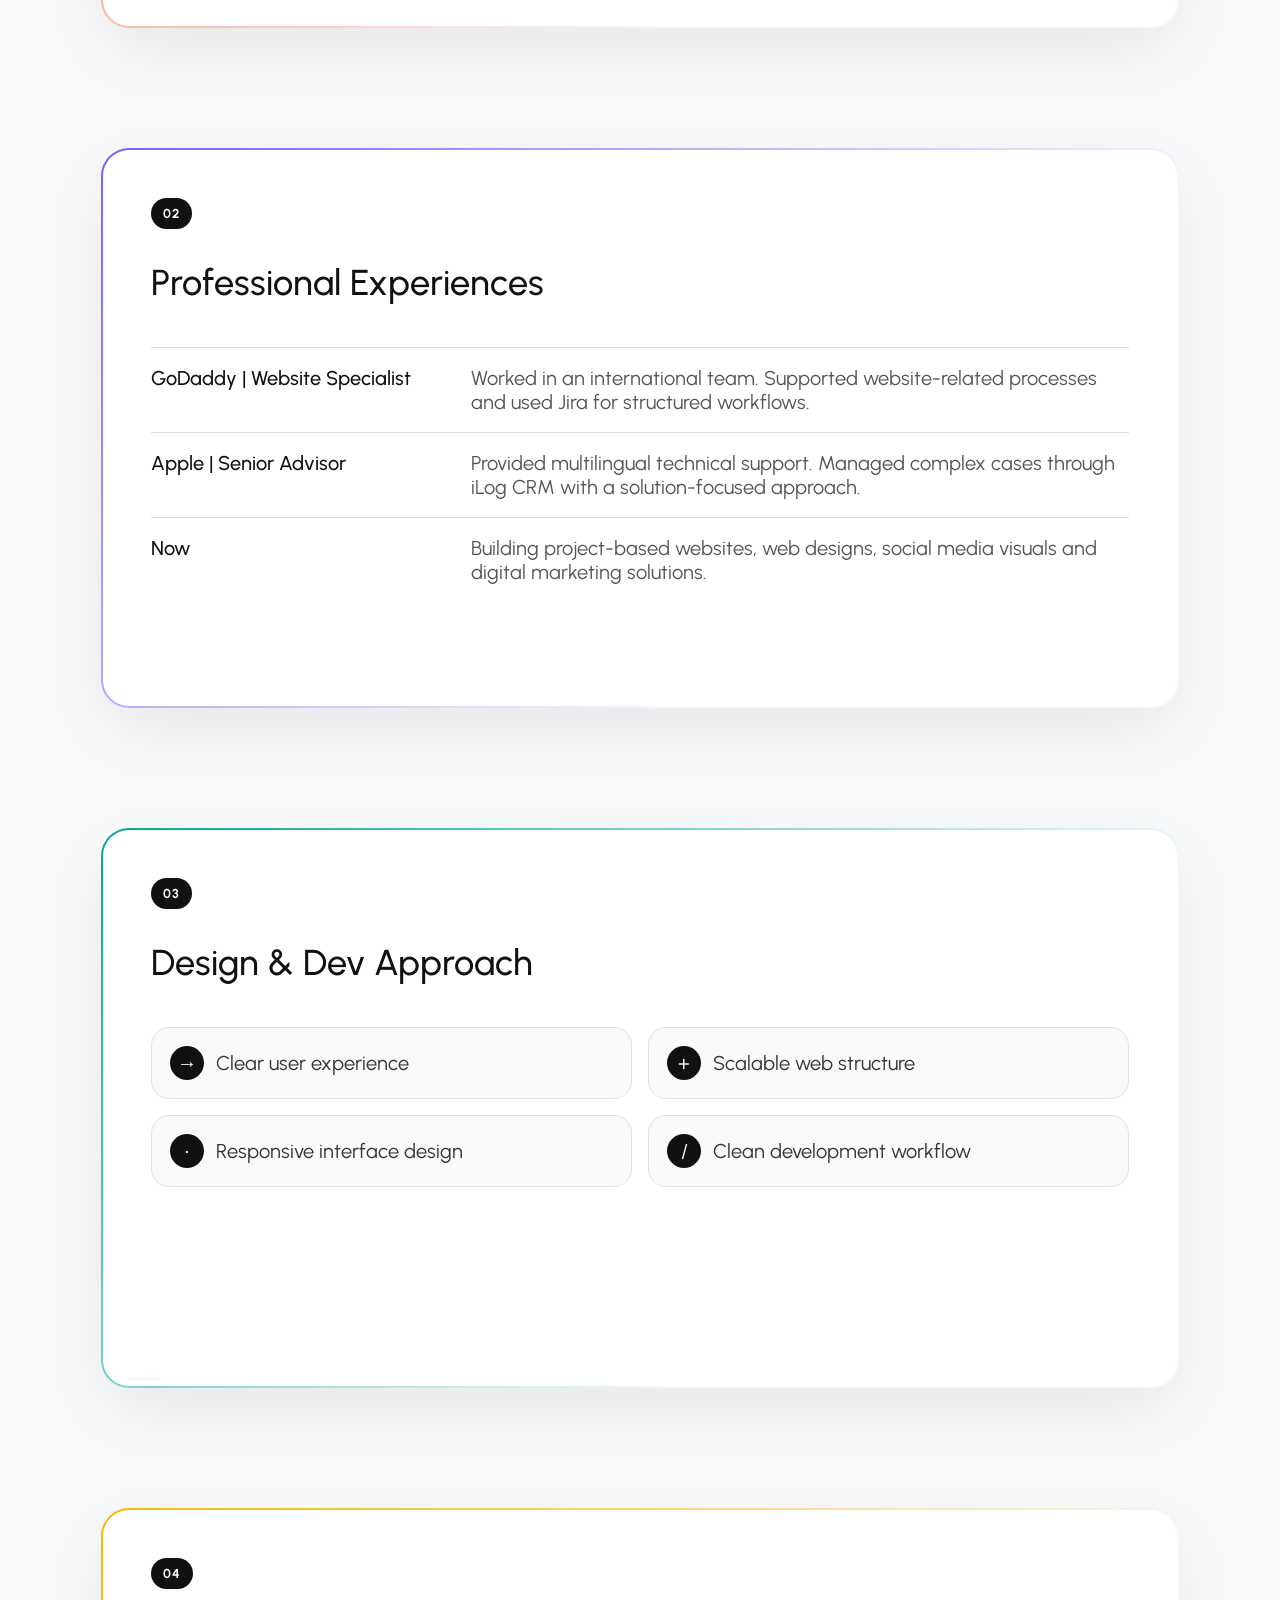
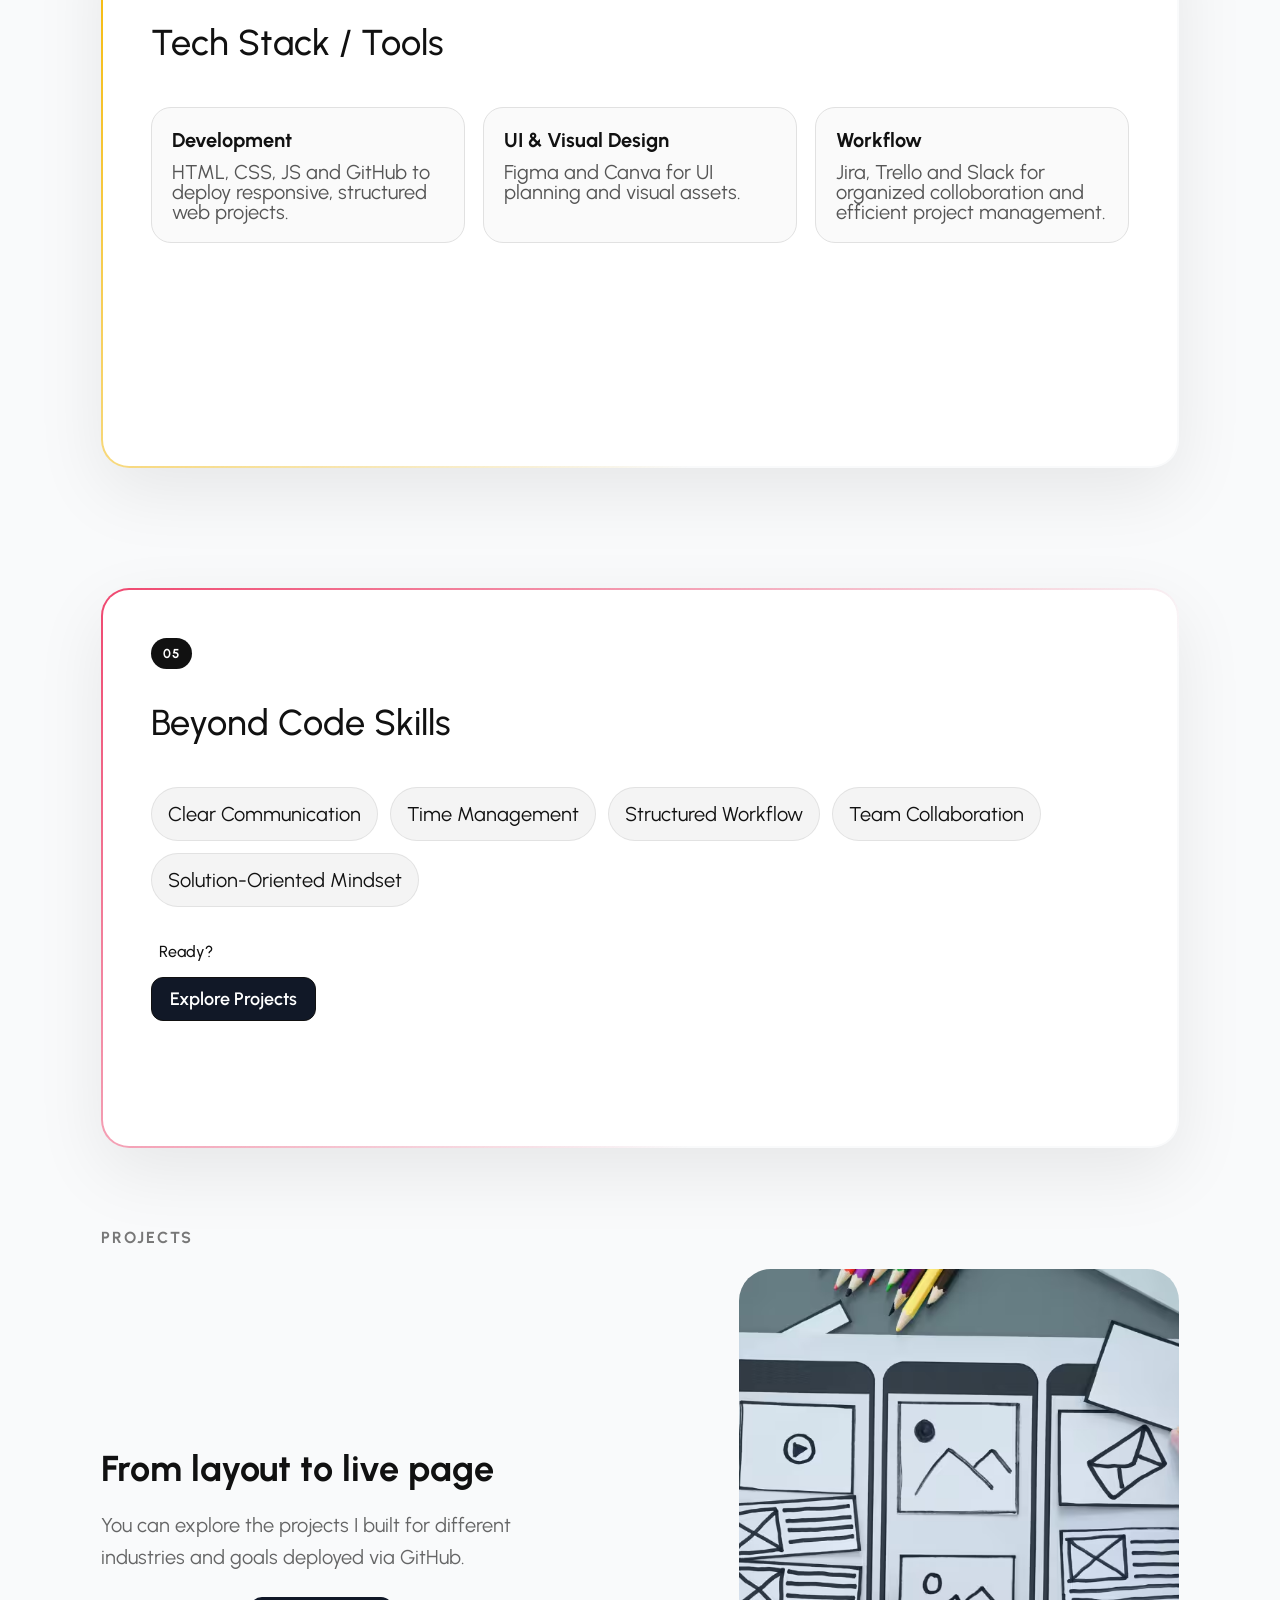
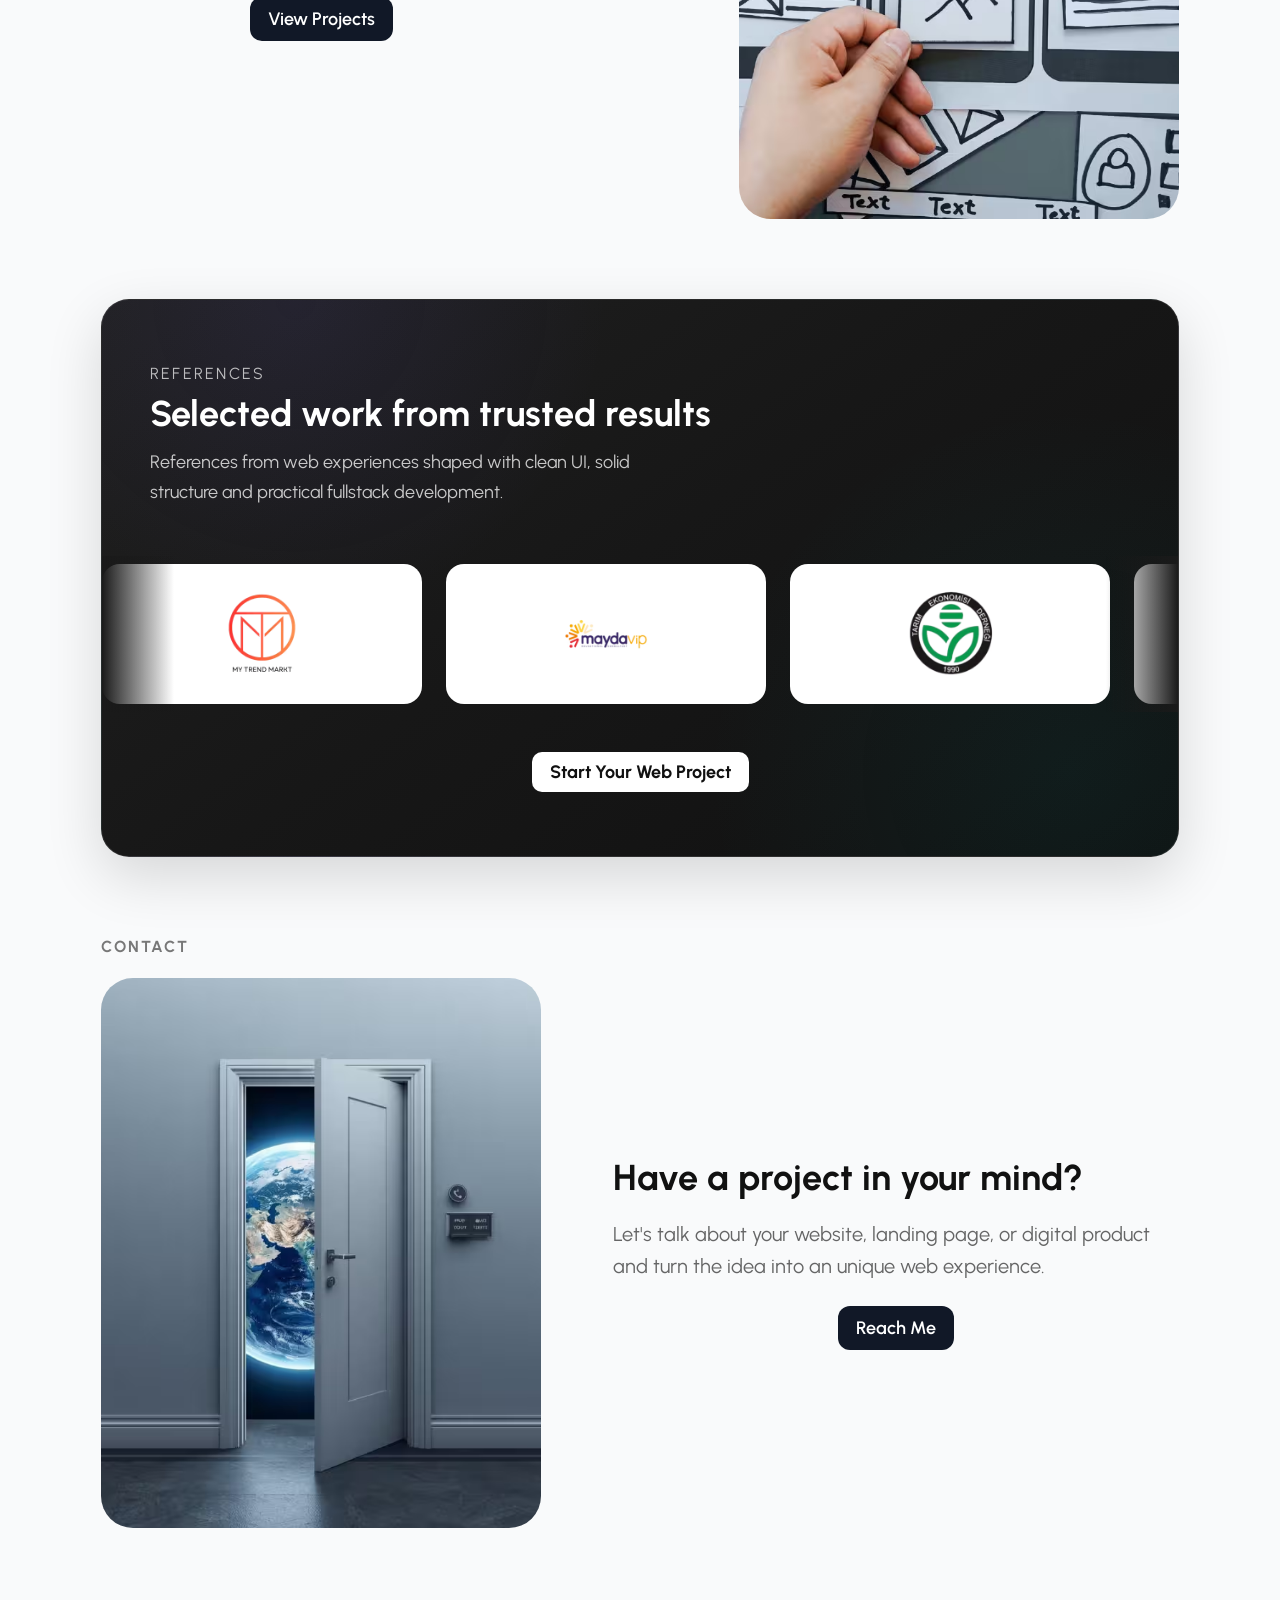
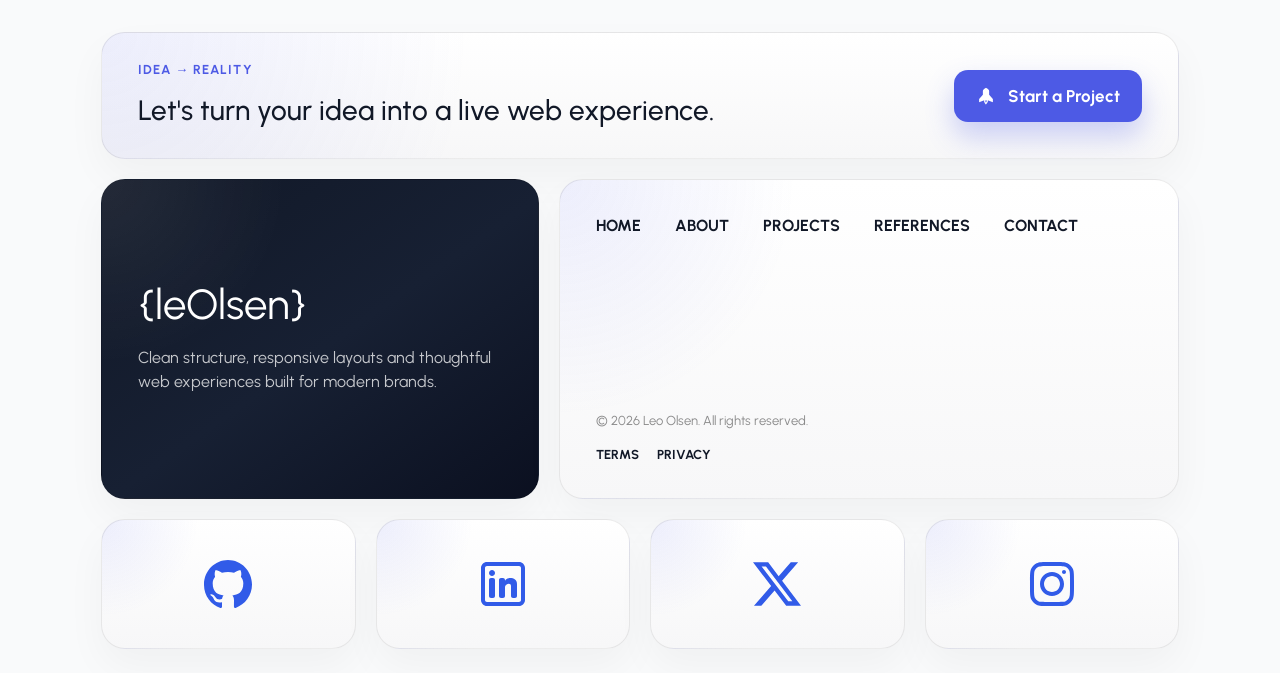
==== commit 852bd3d8: "add contact page" ====
--- a/index.html
+++ b/index.html
@@ -108,21 +108,48 @@
     <div class="site-content">
       <header class="site-header">
         <div class="container">
-          <nav class="navbar">
-            <a href="/" class="nav-item">
-              <span class="nav-icon">L</span>
-              <span class="nav-label">That Developer</span>
-            </a>
-
-            <button class="nav-item" data-menu-open aria-label="Open menu">
-              <span class="nav-icon">≡</span>
-              <span class="nav-label">Menu</span>
-            </button>
-
-            <button class="nav-item" data-contact-open>
-              <span class="nav-icon">O</span>
-              <span class="nav-label">Contact</span>
-            </button>
+          <nav class="navbar" aria-label="Primary navigation">
+            <div class="mobile-navbar">
+              <a href="/" class="nav-item">
+                <span class="nav-icon">L</span>
+                <span class="nav-label">That Developer</span>
+              </a>
+
+              <button class="nav-item" data-menu-open aria-label="Open menu">
+                <span class="nav-icon">
+                  <svg
+                    class="nav-svg"
+                    width="24"
+                    height="24"
+                    aria-hidden="true"
+                  >
+                    <use href="./src/icons/icons.svg#icon-burger"></use>
+                  </svg>
+                </span>
+                <span class="nav-label">Menu</span>
+              </button>
+
+              <a href="./contact.html" class="nav-item">
+                <span class="nav-icon">O</span>
+                <span class="nav-label">Contact</span>
+              </a>
+            </div>
+
+            <div class="desktop-navbar">
+              <a class="desktop-logo" href="./index.html">{leOlsen}</a>
+
+              <div class="desktop-nav-links">
+                <a href="./index.html">Home</a>
+                <a href="./index.html#about">About</a>
+                <a href="./projects.html">Projects</a>
+                <a href="./index.html#references">References</a>
+                <a href="./contact.html">Contact</a>
+              </div>
+
+              <a class="desktop-nav-button" href="./contact.html"
+                >Start a Project</a
+              >
+            </div>
           </nav>
         </div>
       </header>
@@ -145,7 +172,9 @@
               <button class="hero-btn">
                 <a href="projects.html">Explore Projects</a>
               </button>
-              <button class="hero-btn">Contact Me</button>
+              <button class="hero-btn">
+                <a href="contact.html">Contact Me</a>
+              </button>
             </div>
             <p><span class="hero-dot">.</span> Available for new projects</p>
           </section>
@@ -297,7 +326,7 @@
                   <p class="about-card-cta-text">Ready?</p>
 
                   <button class="about-card-cta-button" type="button">
-                    Let's Build Together
+                    <a href="./projects.html">Explore Projects</a>
                   </button>
                 </div>
               </article>
@@ -461,7 +490,9 @@
               </div>
             </div>
 
-            <a href="#contact" class="references-cta">Start Your Web Project</a>
+            <a href="./contact.html" class="references-cta"
+              >Start Your Web Project</a
+            >
           </section>
         </div>
 
@@ -491,9 +522,7 @@
                   product and turn the idea into an unique web experience.
                 </p>
 
-                <a class="previews-button" href="./contact.html">
-                  Let's Build Together
-                </a>
+                <a class="previews-button" href="./contact.html"> Reach Me </a>
               </div>
             </div>
           </div>
@@ -504,7 +533,7 @@
             <div class="footer-grid">
               <div class="footer-card footer-cta">
                 <div>
-                  <p class="footer-eyebrow">Ready to build?</p>
+                  <p class="footer-eyebrow">Idea → Reality</p>
                   <h2 class="footer-title">
                     Let's turn your idea into a live web experience.
                   </h2>
@@ -513,7 +542,7 @@
                 <a class="footer-button" href="./contact.html">
                   Start a Project
                   <svg class="footer-button-icon" width="20" height="20">
-                    <use href="./src/img/icons.svg#icon-example"></use>
+                    <use href="./src/icons/icons.svg#icon-rocket"></use>
                   </svg>
                 </a>
               </div>
@@ -530,9 +559,9 @@
               <div class="footer-card footer-links-card">
                 <nav class="footer-nav" aria-label="Footer navigation">
                   <a href="./index.html">Home</a>
-                  <a href="./index.html#about-me">About</a>
+                  <a href="./index.html#about">About</a>
                   <a href="./projects.html">Projects</a>
-                  <a href="./index.html#references-title">References</a>
+                  <a href="./index.html#references">References</a>
                   <a href="./contact.html">Contact</a>
                 </nav>
 
@@ -548,7 +577,9 @@
 
               <a
                 class="footer-card footer-social-card"
-                href="https://github.com/leogos" target="_blank" aria-label="Github"
+                href="https://github.com/leogos"
+                target="_blank"
+                aria-label="Github"
                 aria-label="Github"
               >
                 <svg class="footer-social-icon" width="48" height="48">
@@ -578,7 +609,8 @@
 
               <a
                 class="footer-card footer-social-card"
-                href="https://instagram.com/olsenaleo" target="_blank"
+                href="https://instagram.com/olsenaleo"
+                target="_blank"
                 aria-label="Instagram"
               >
                 <svg class="footer-social-icon" width="48" height="48">
--- a/css/styles.css
+++ b/css/styles.css
@@ -11,3 +11,4 @@
 @import url("./modal.css");
 @import url("./preview-sections.css");
 @import url("./projects-page.css");
+@import url("./contact-page.css");
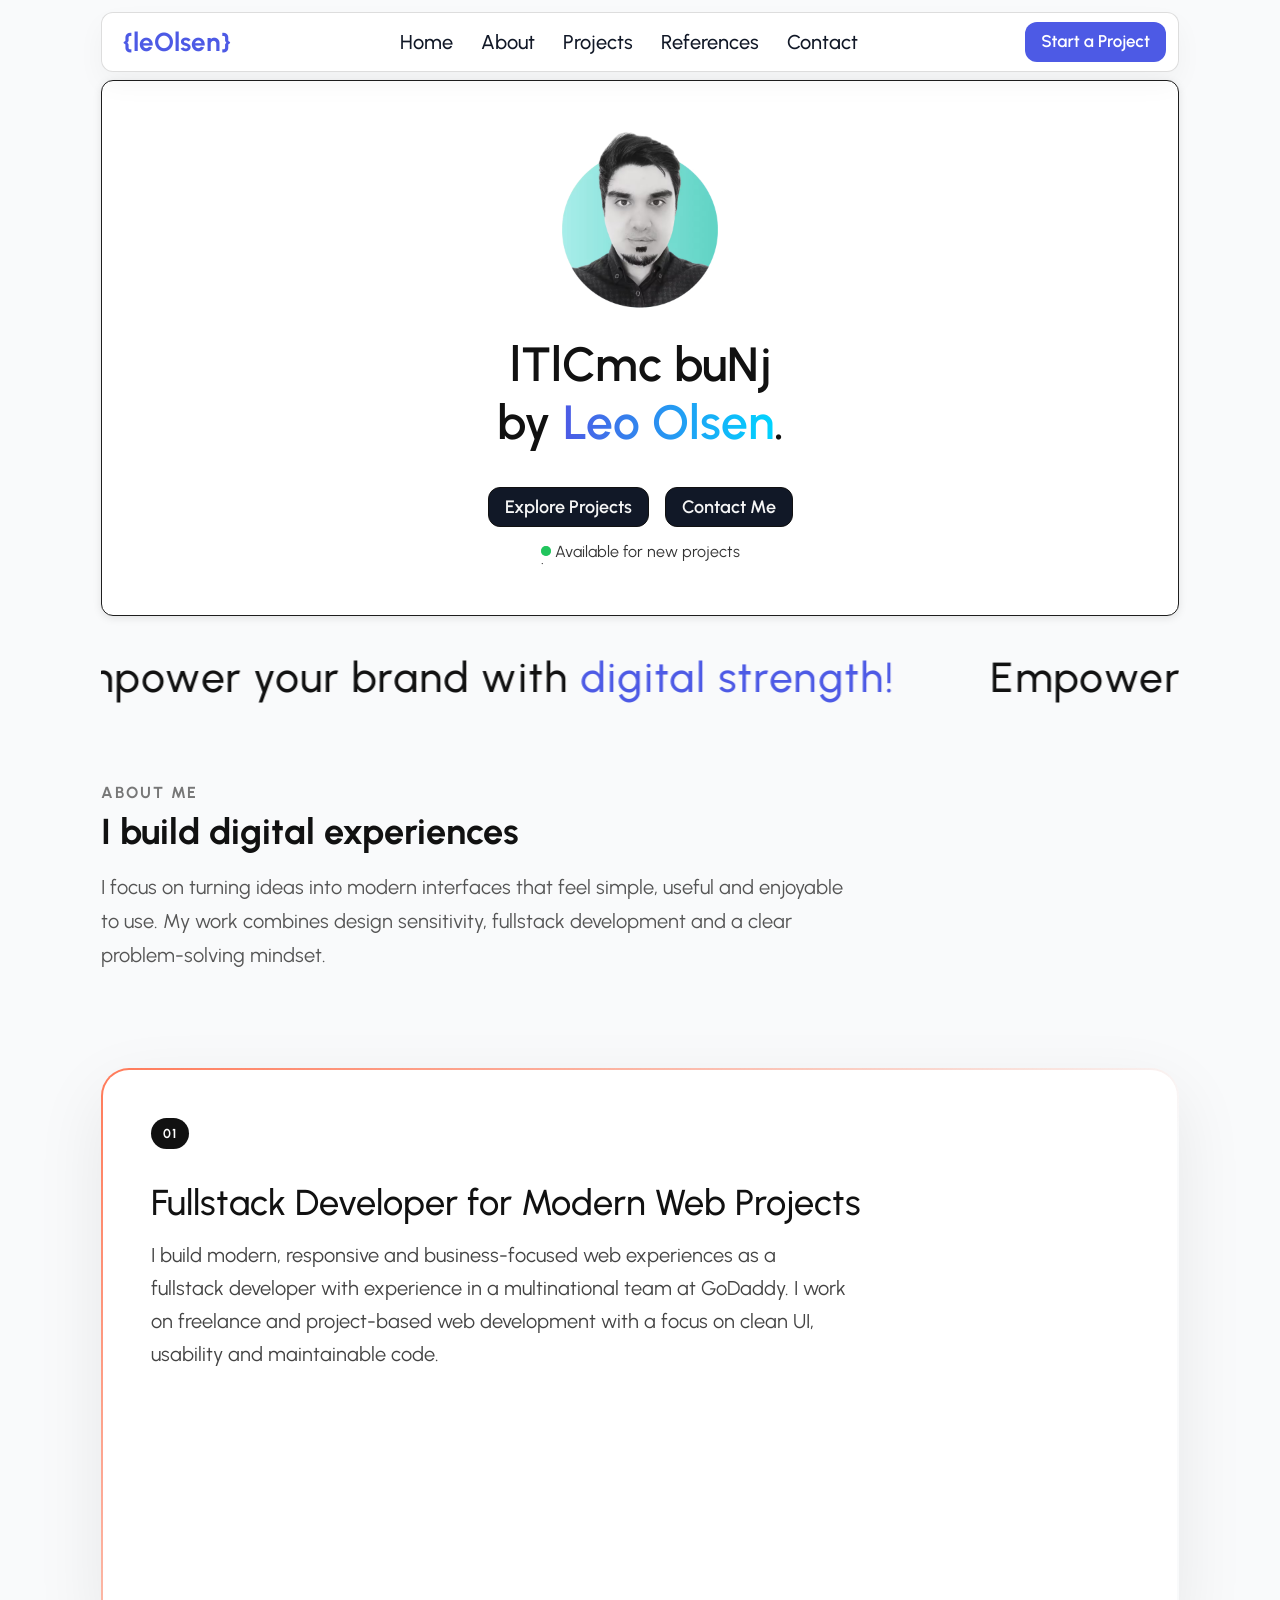
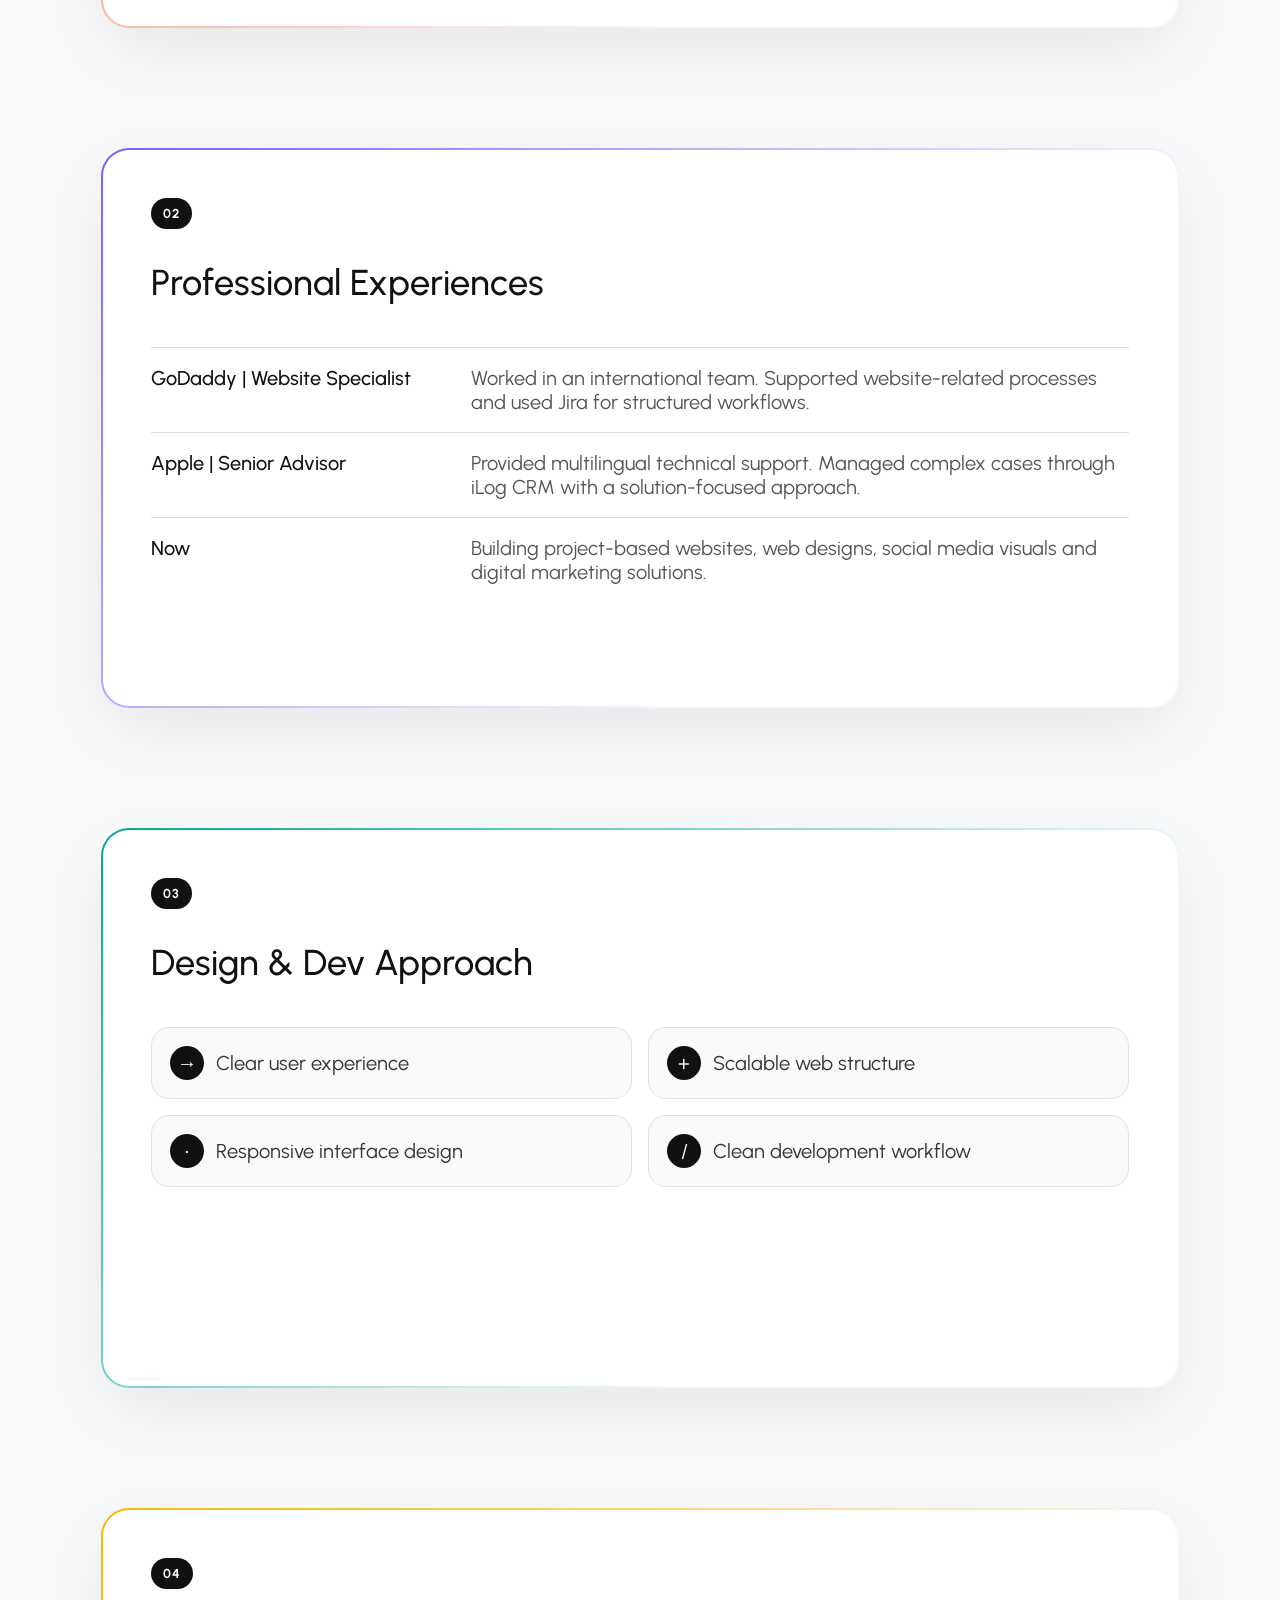
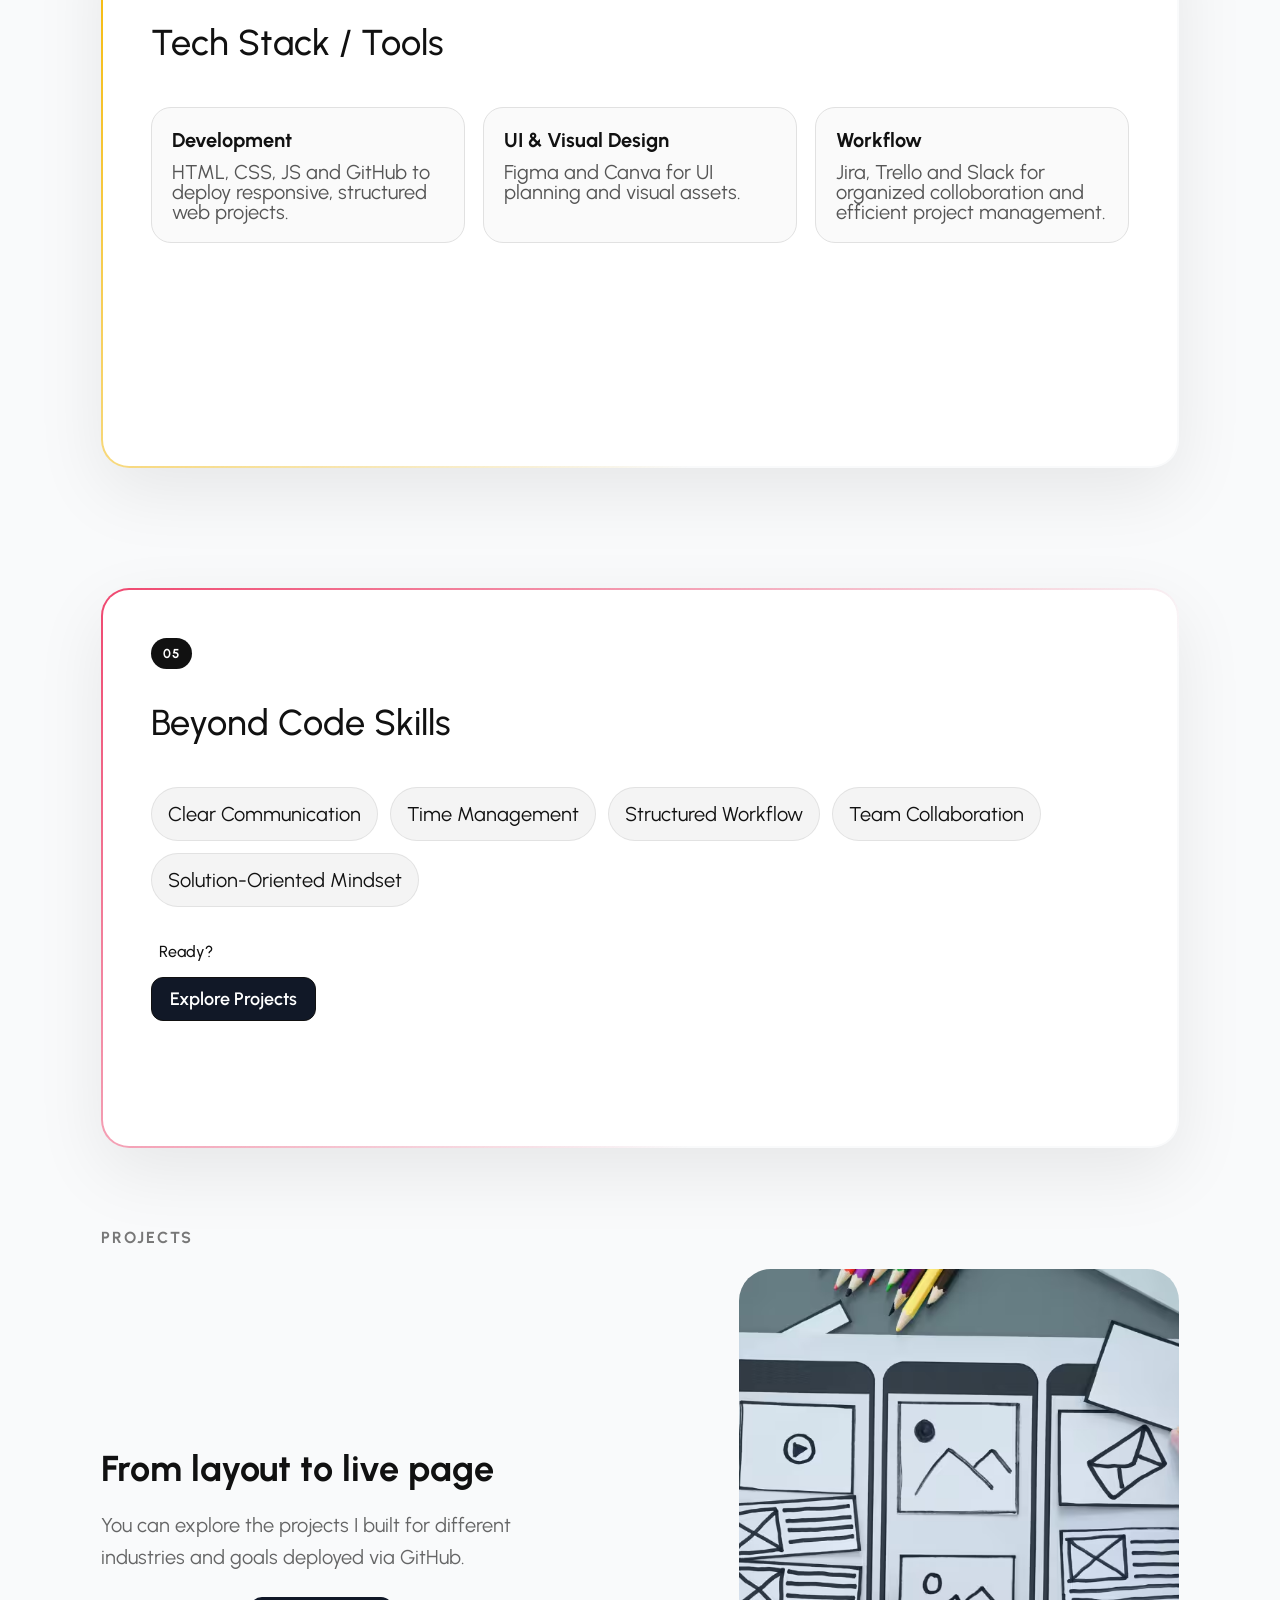
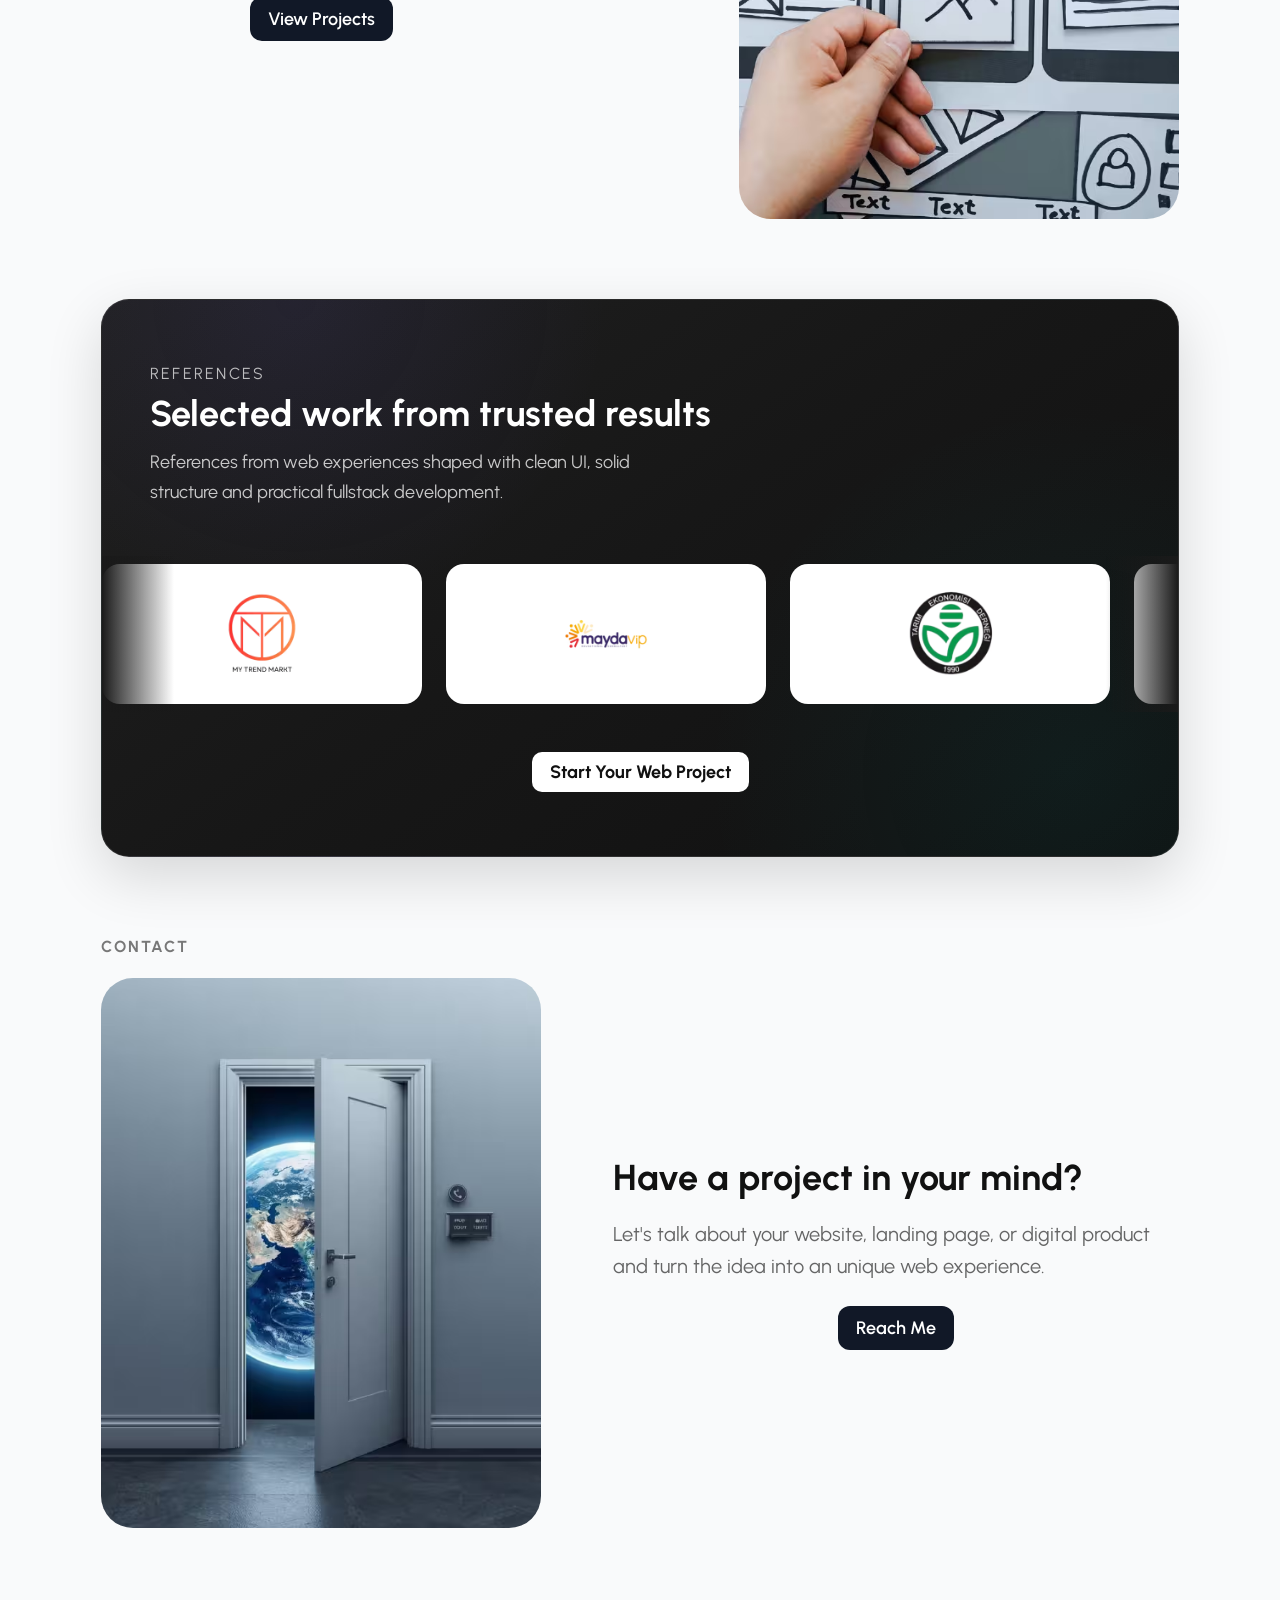
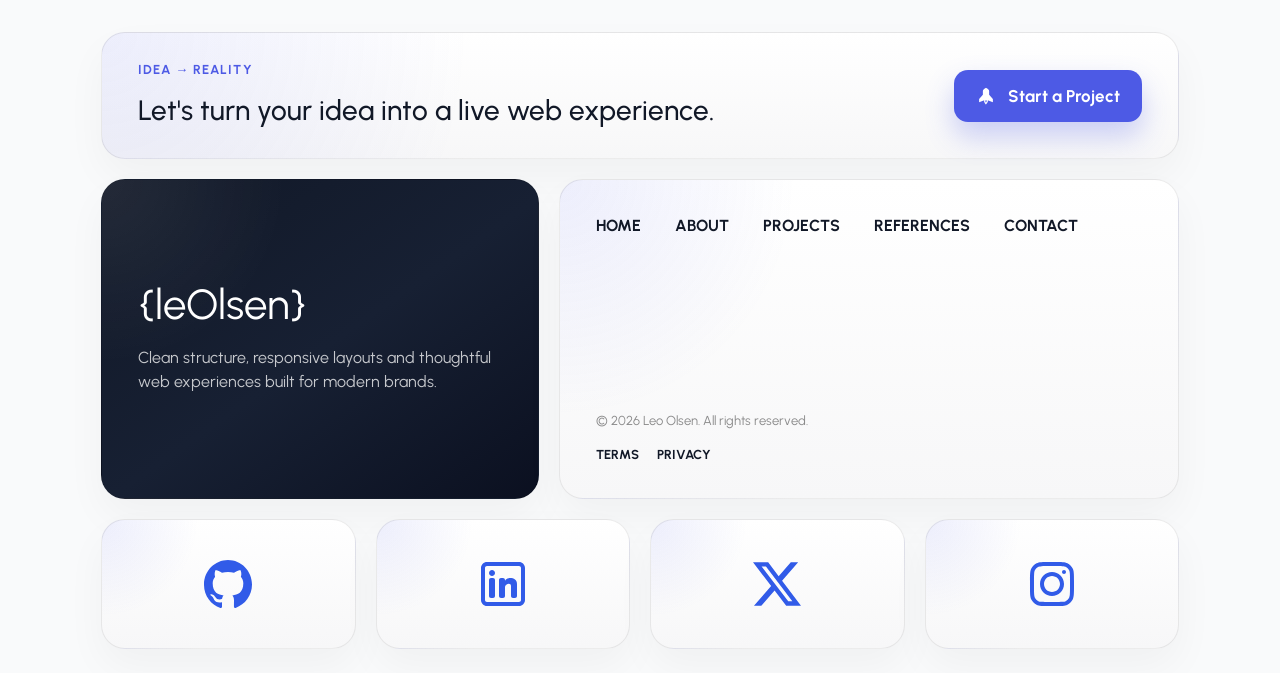
==== commit 69f7c58c: "add favicon" ====
--- a/index.html
+++ b/index.html
@@ -92,7 +92,7 @@
 
     <link rel="stylesheet" href="./css/styles.css" />
 
-    <link rel="icon" type="image/x-icon" href="/favicon.ico" />
+    <link rel="icon" type="image/x-icon" href="./src/img/logos.avif" />
   </head>
 
   <body class="is-loading">
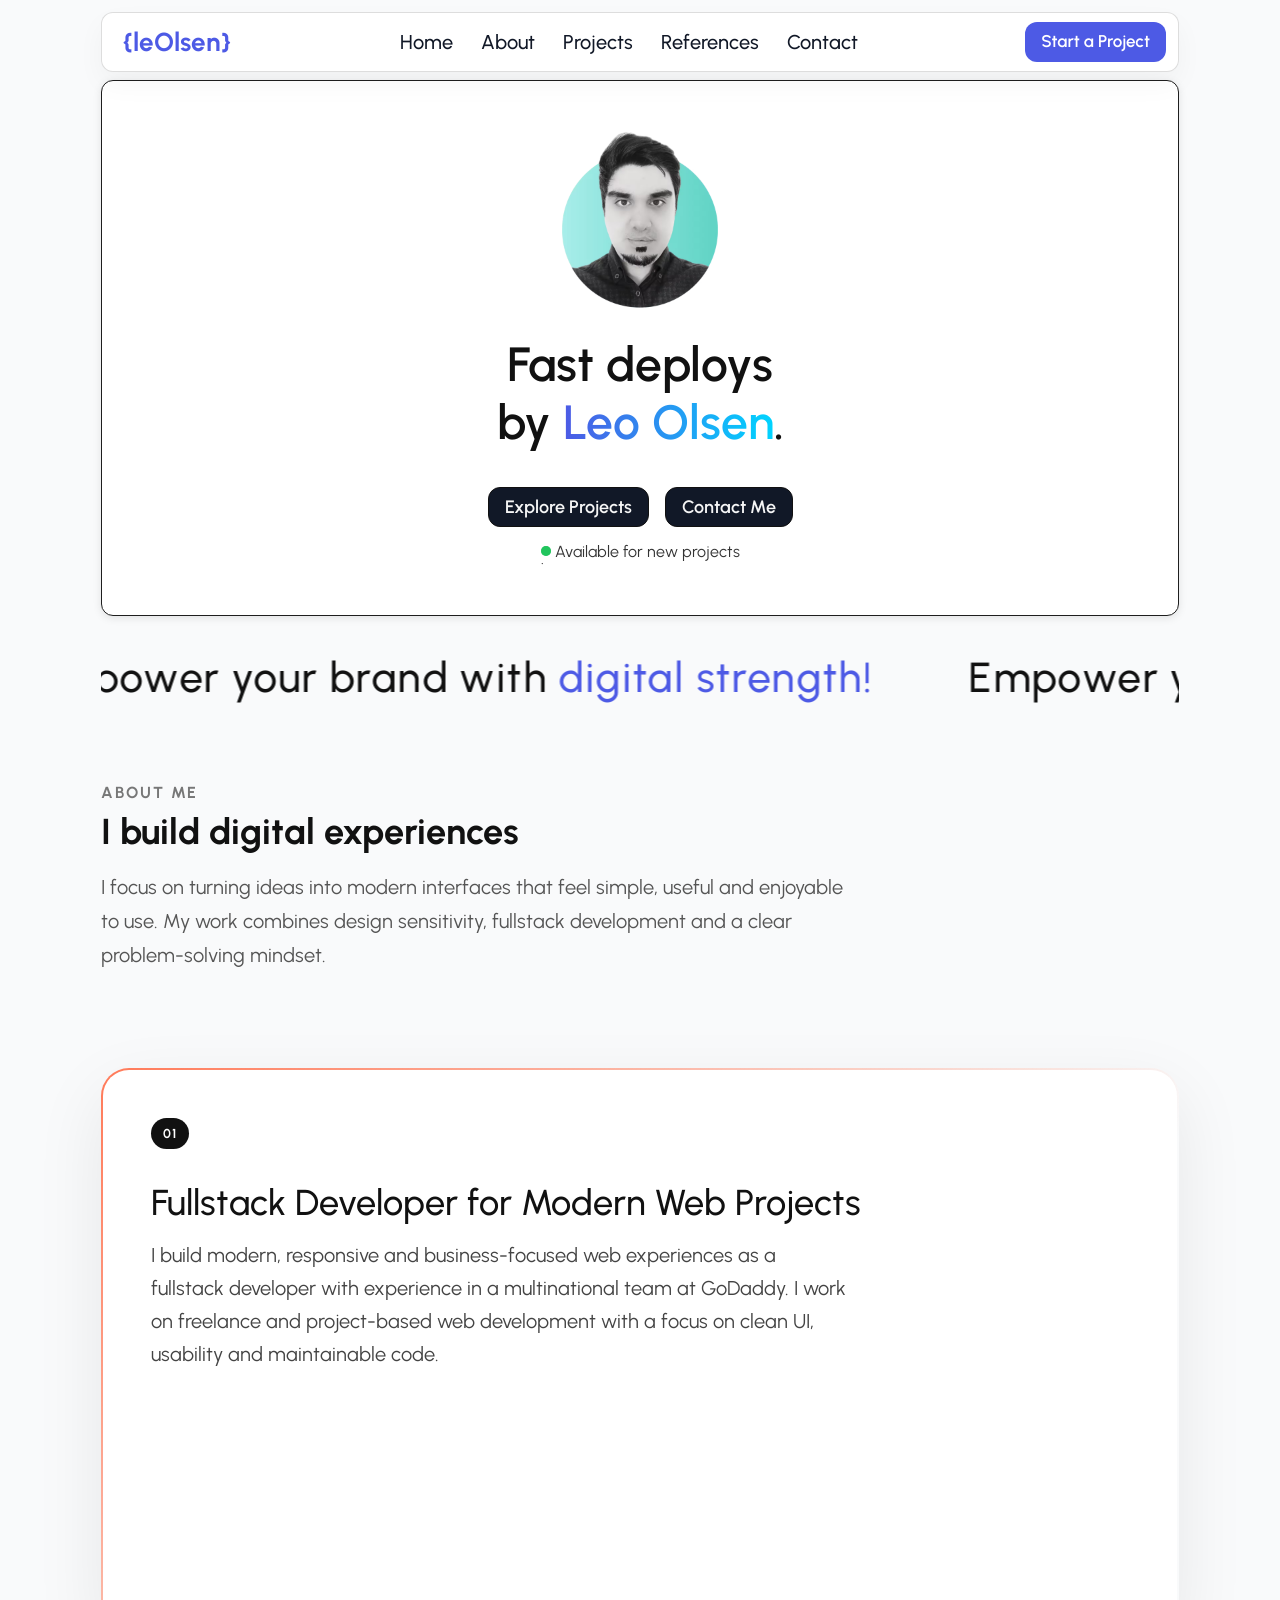
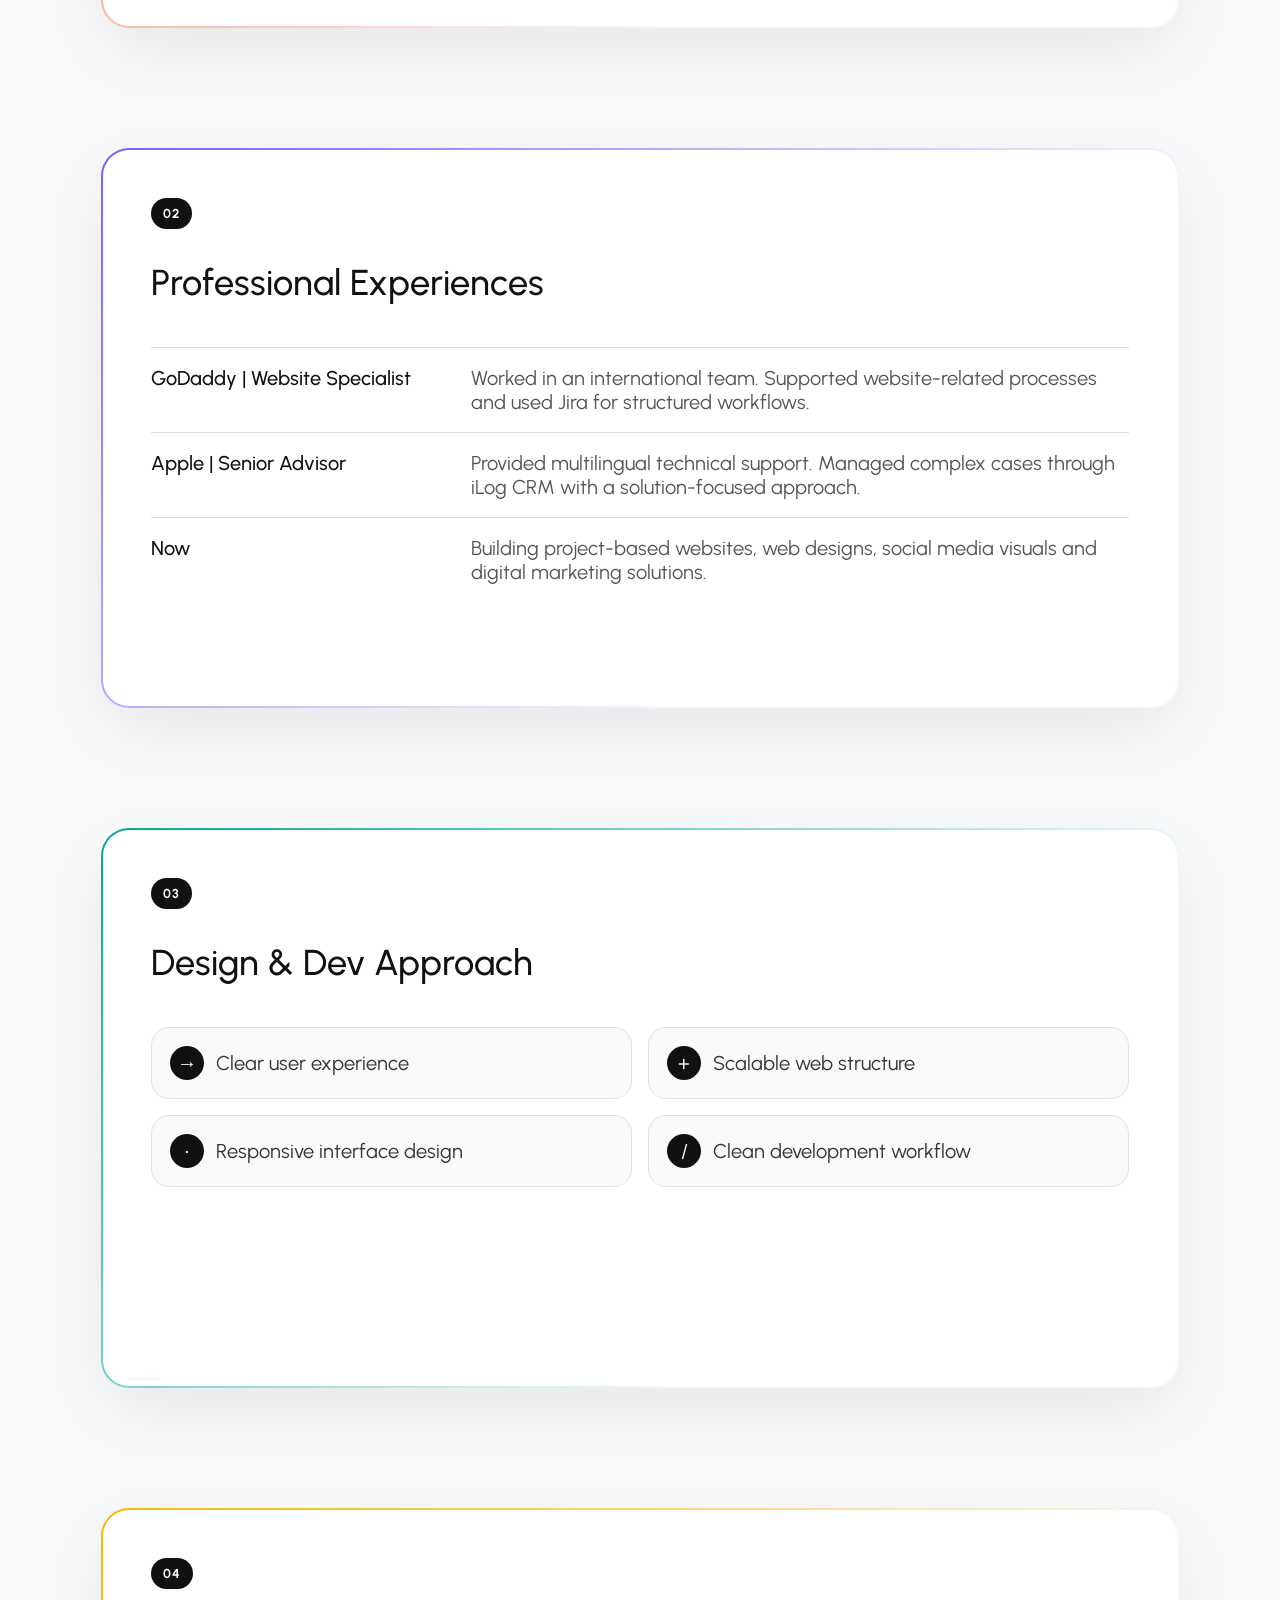
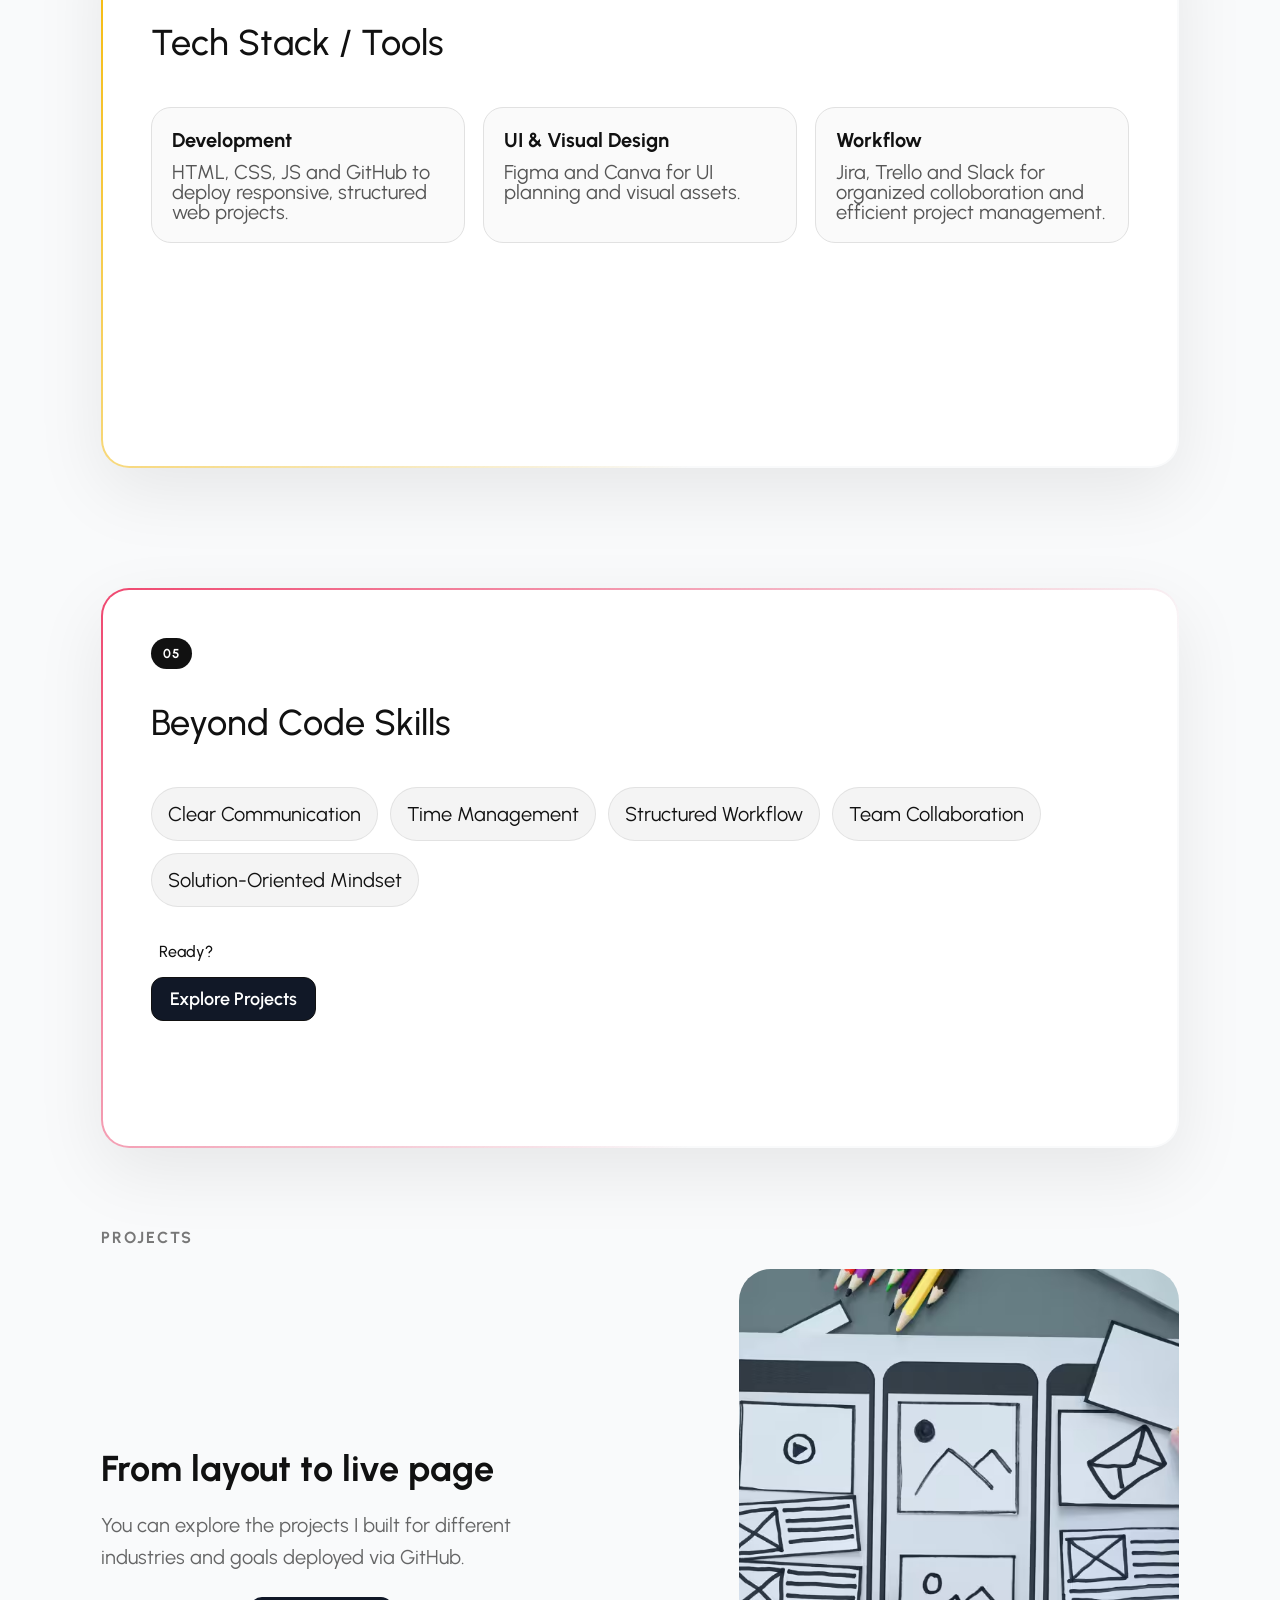
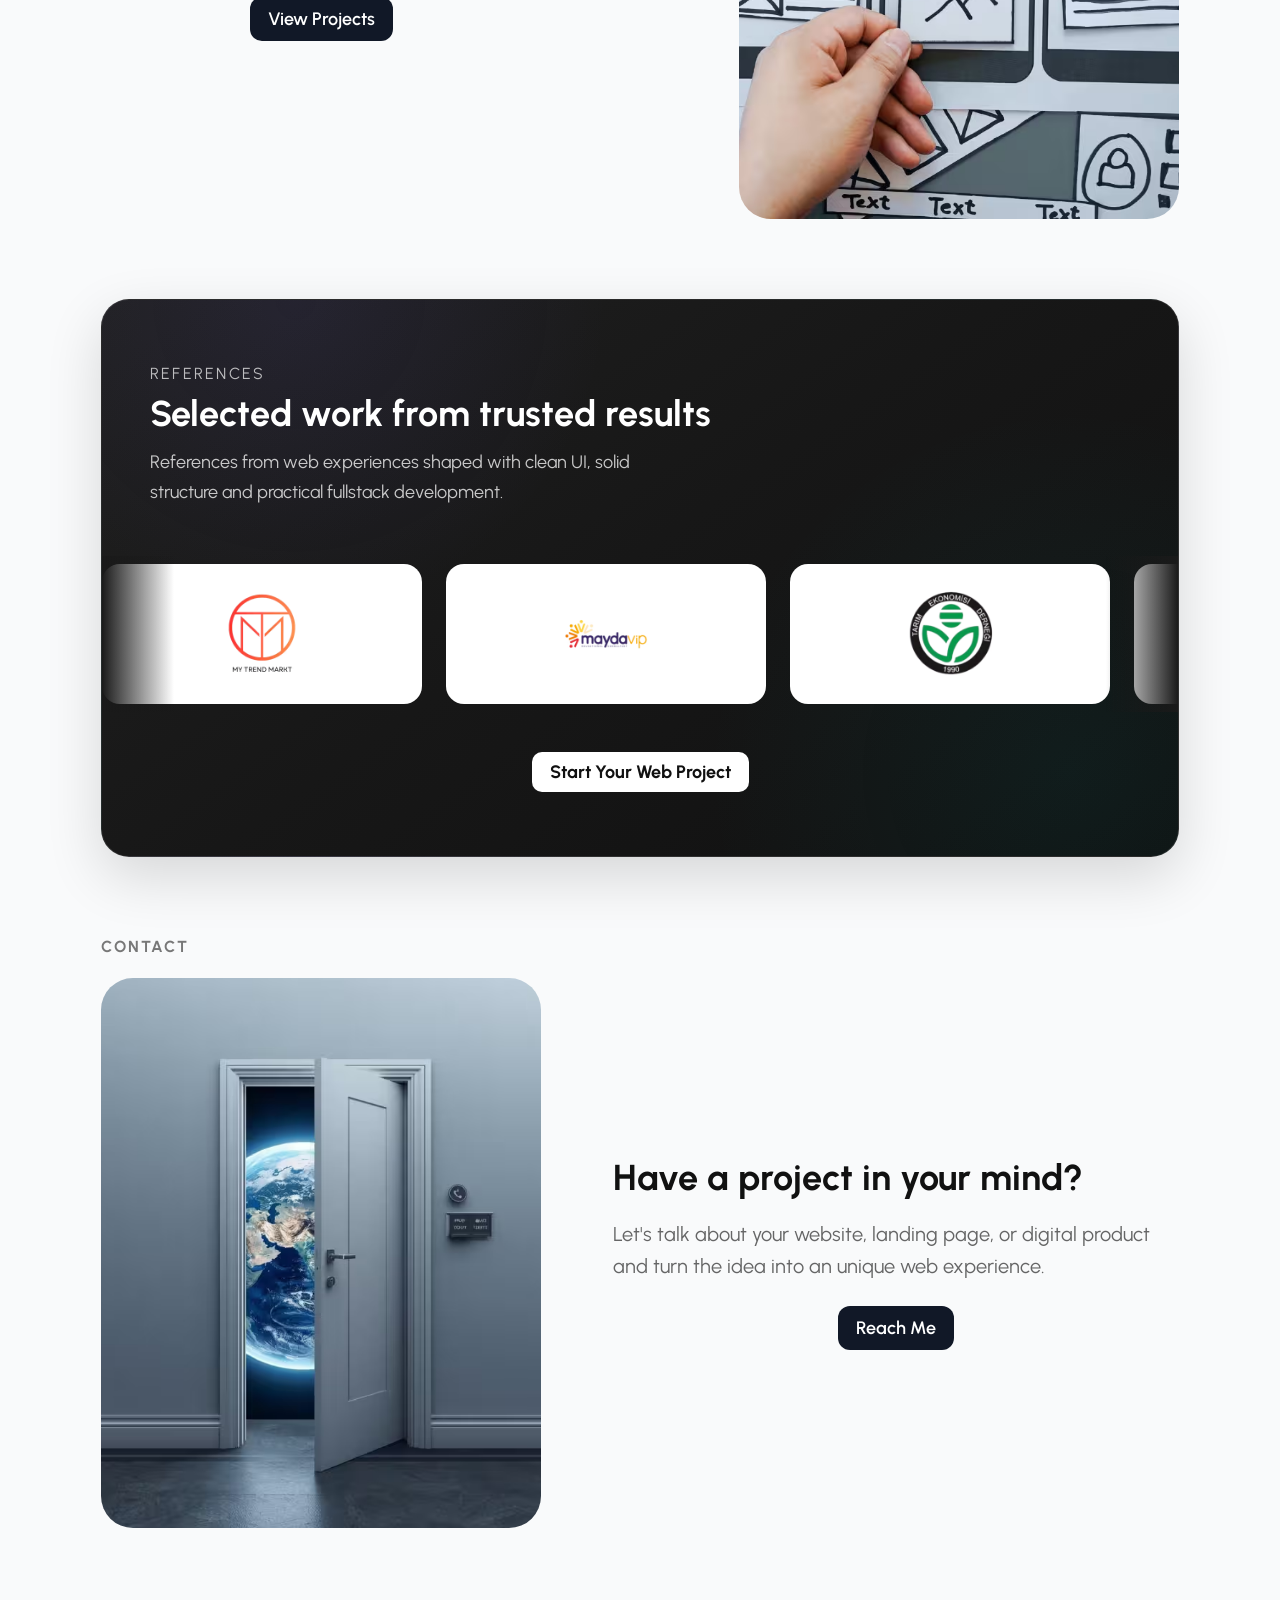
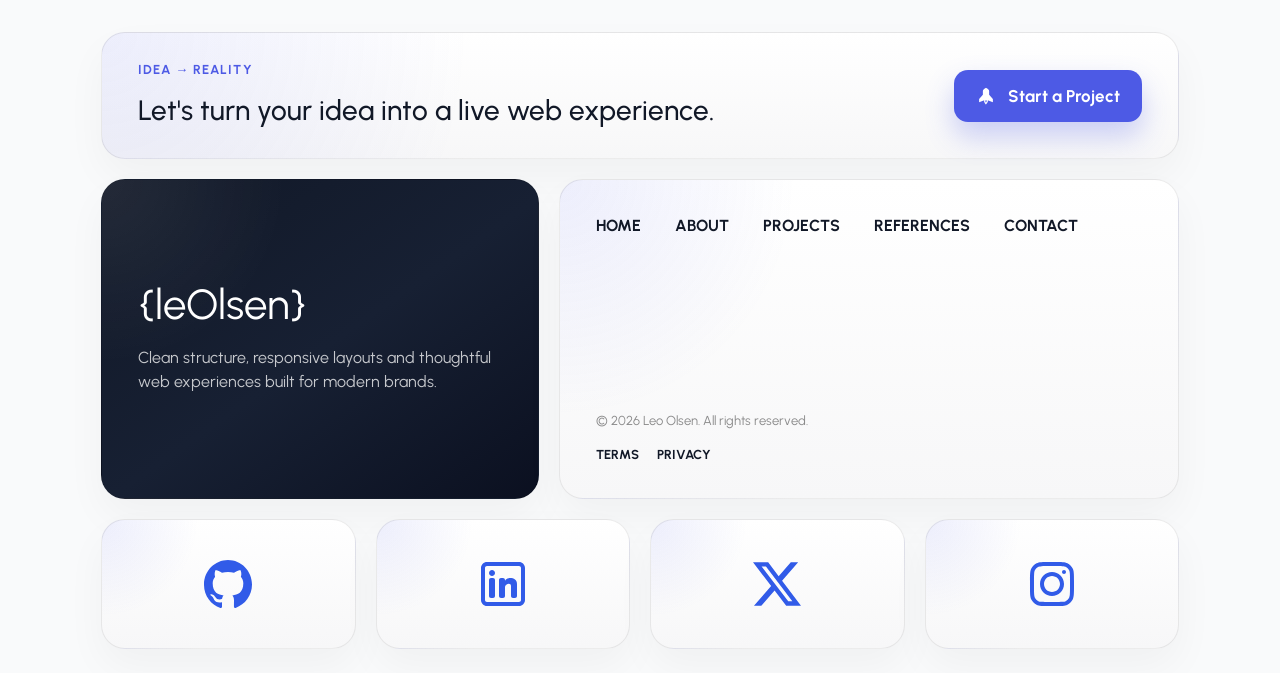
==== commit c3c34b9d: "nav style adjusted" ====
--- a/index.html
+++ b/index.html
@@ -110,7 +110,7 @@
         <div class="container">
           <nav class="navbar" aria-label="Primary navigation">
             <div class="mobile-navbar">
-              <a href="/" class="nav-item">
+              <a href="./index.html" class="nav-item">
                 <span class="nav-icon">L</span>
                 <span class="nav-label">That Developer</span>
               </a>
@@ -154,7 +154,7 @@
         </div>
       </header>
 
-      <main class="main">
+      <main class="main" id="main">
         <div class="container">
           <section class="hero" id="hero">
             <img
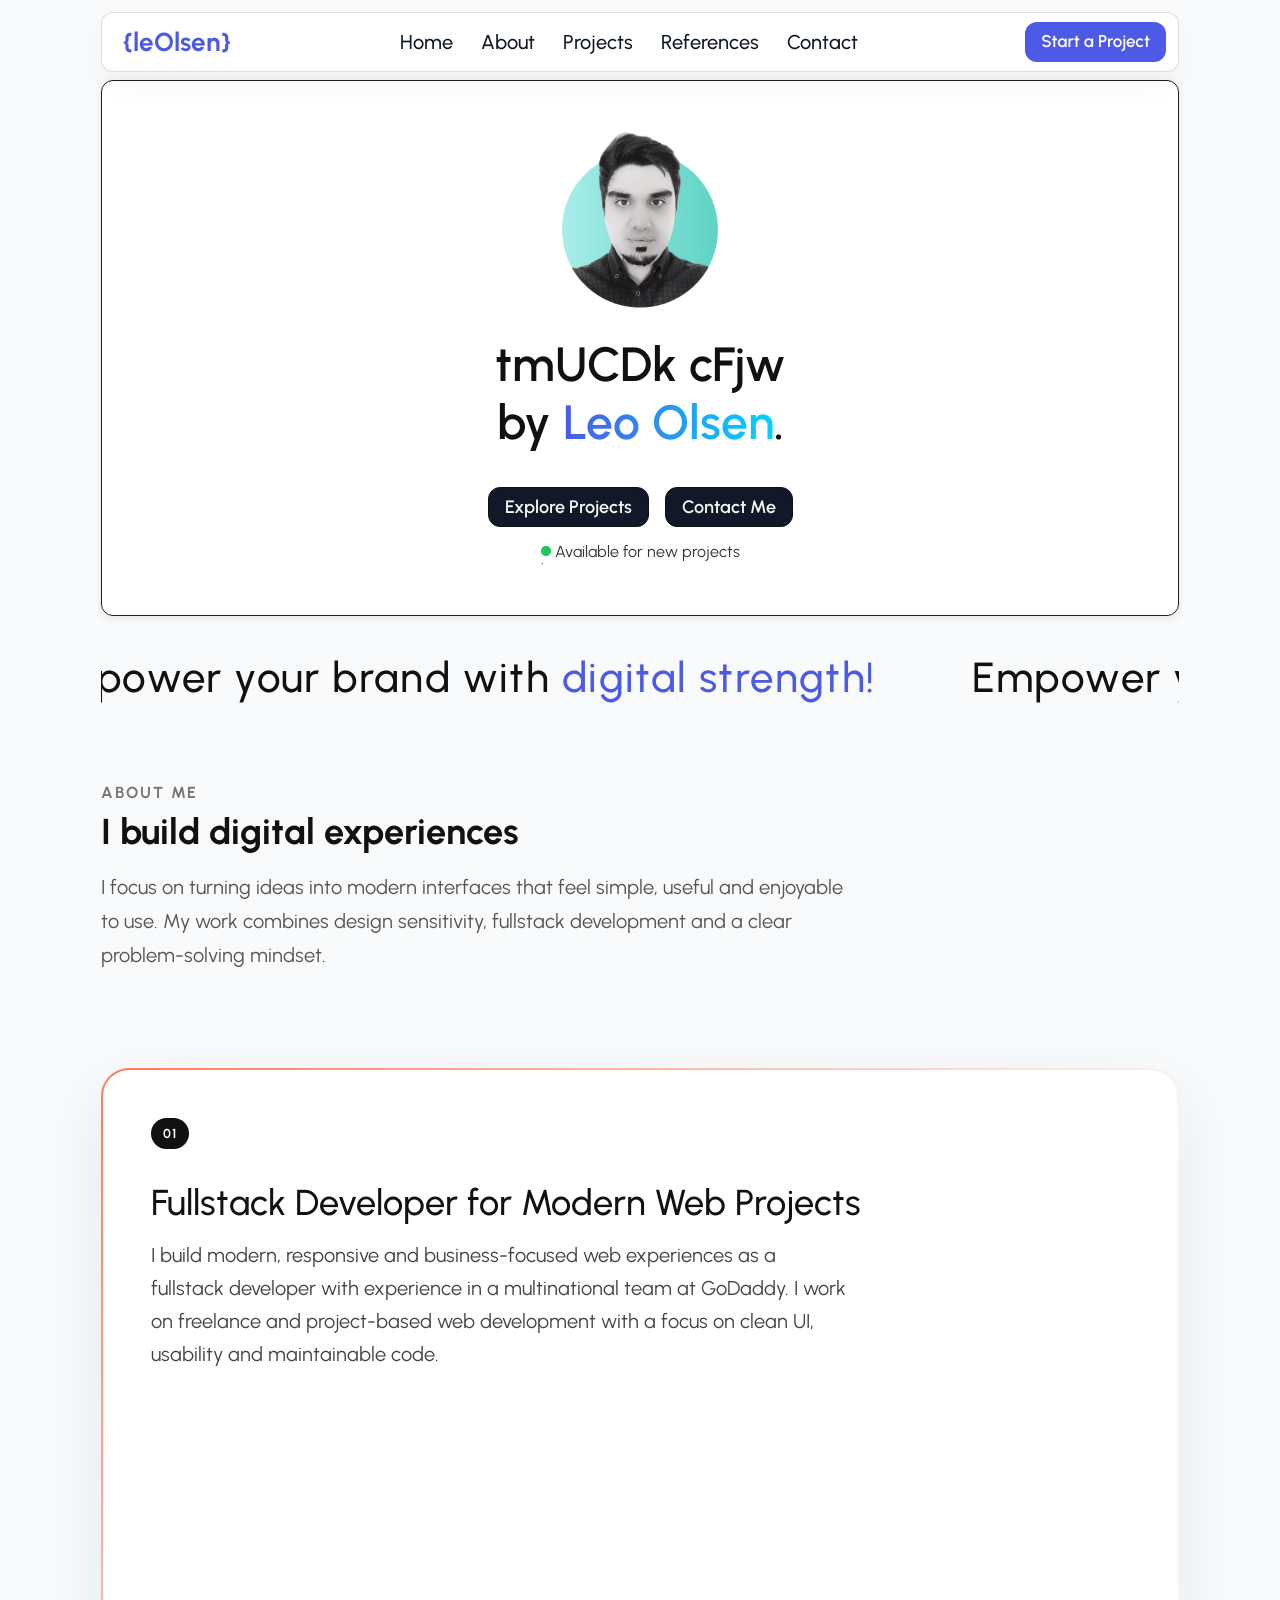
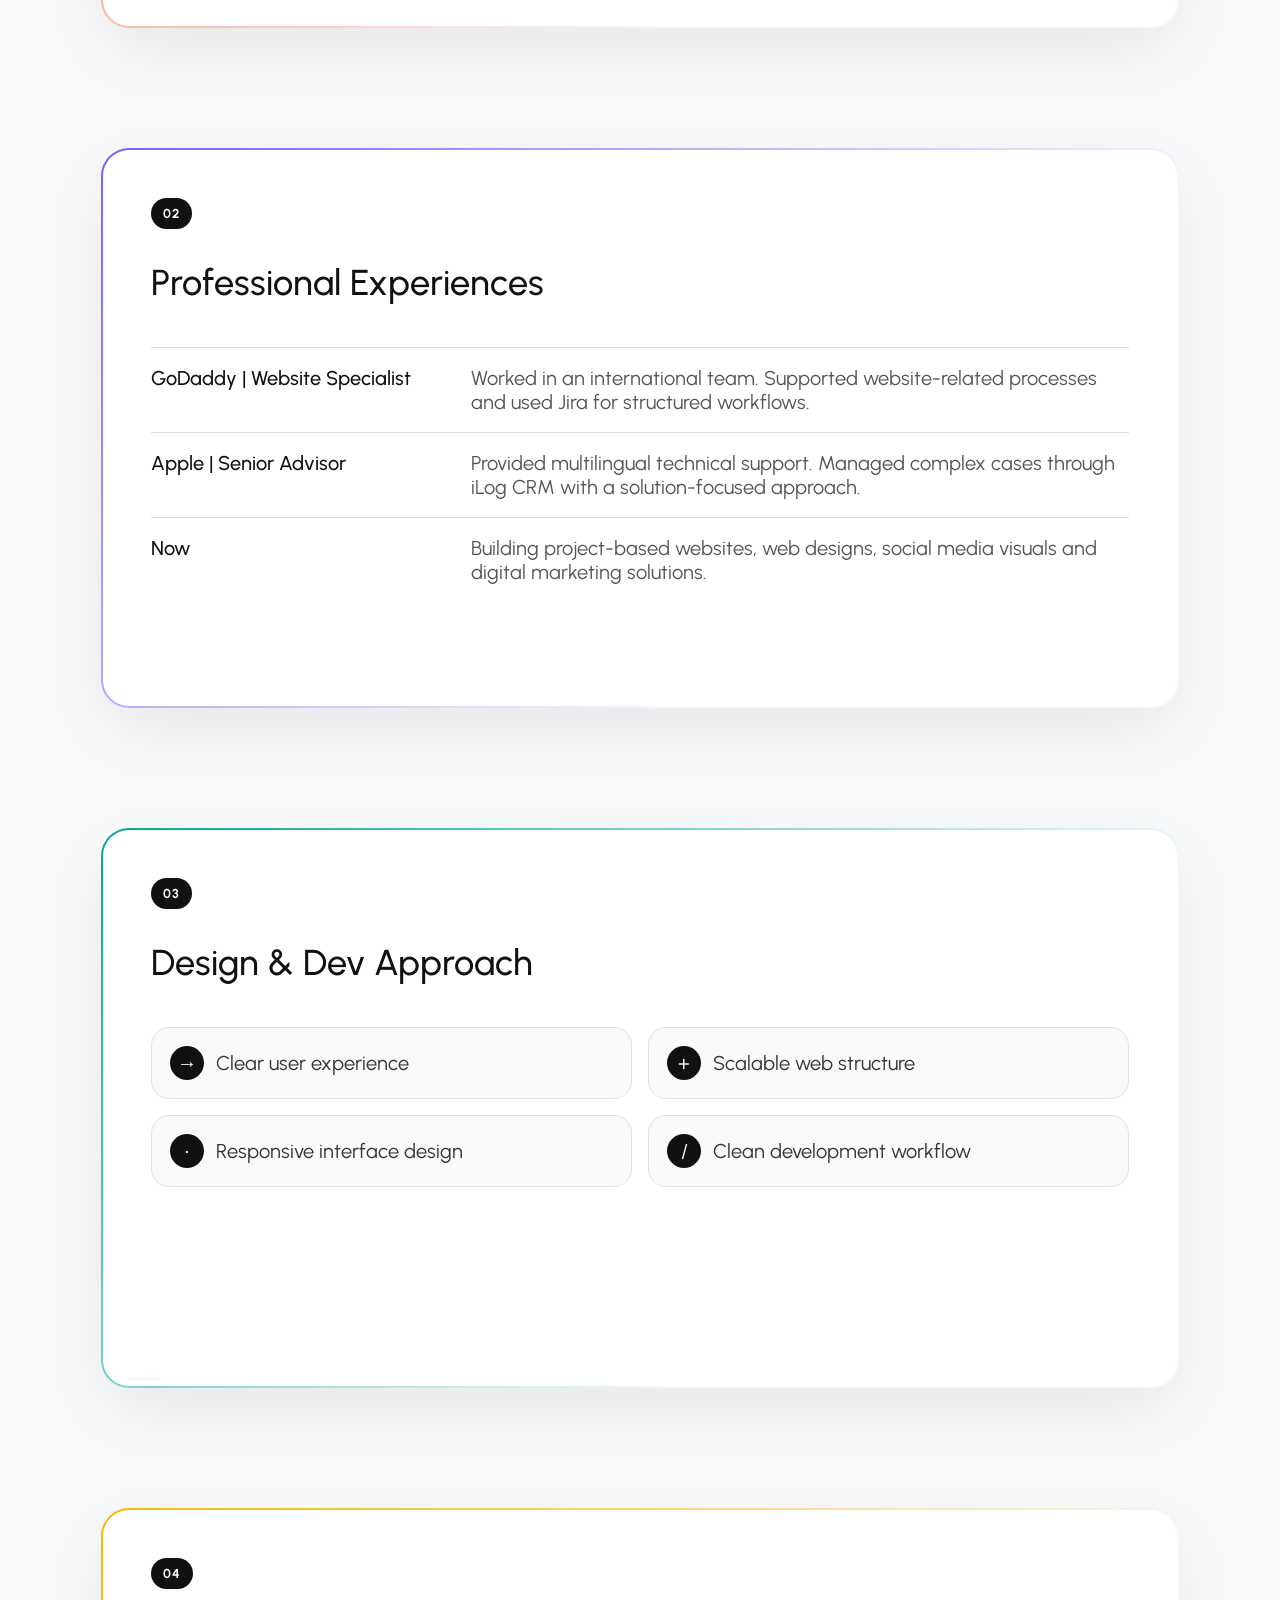
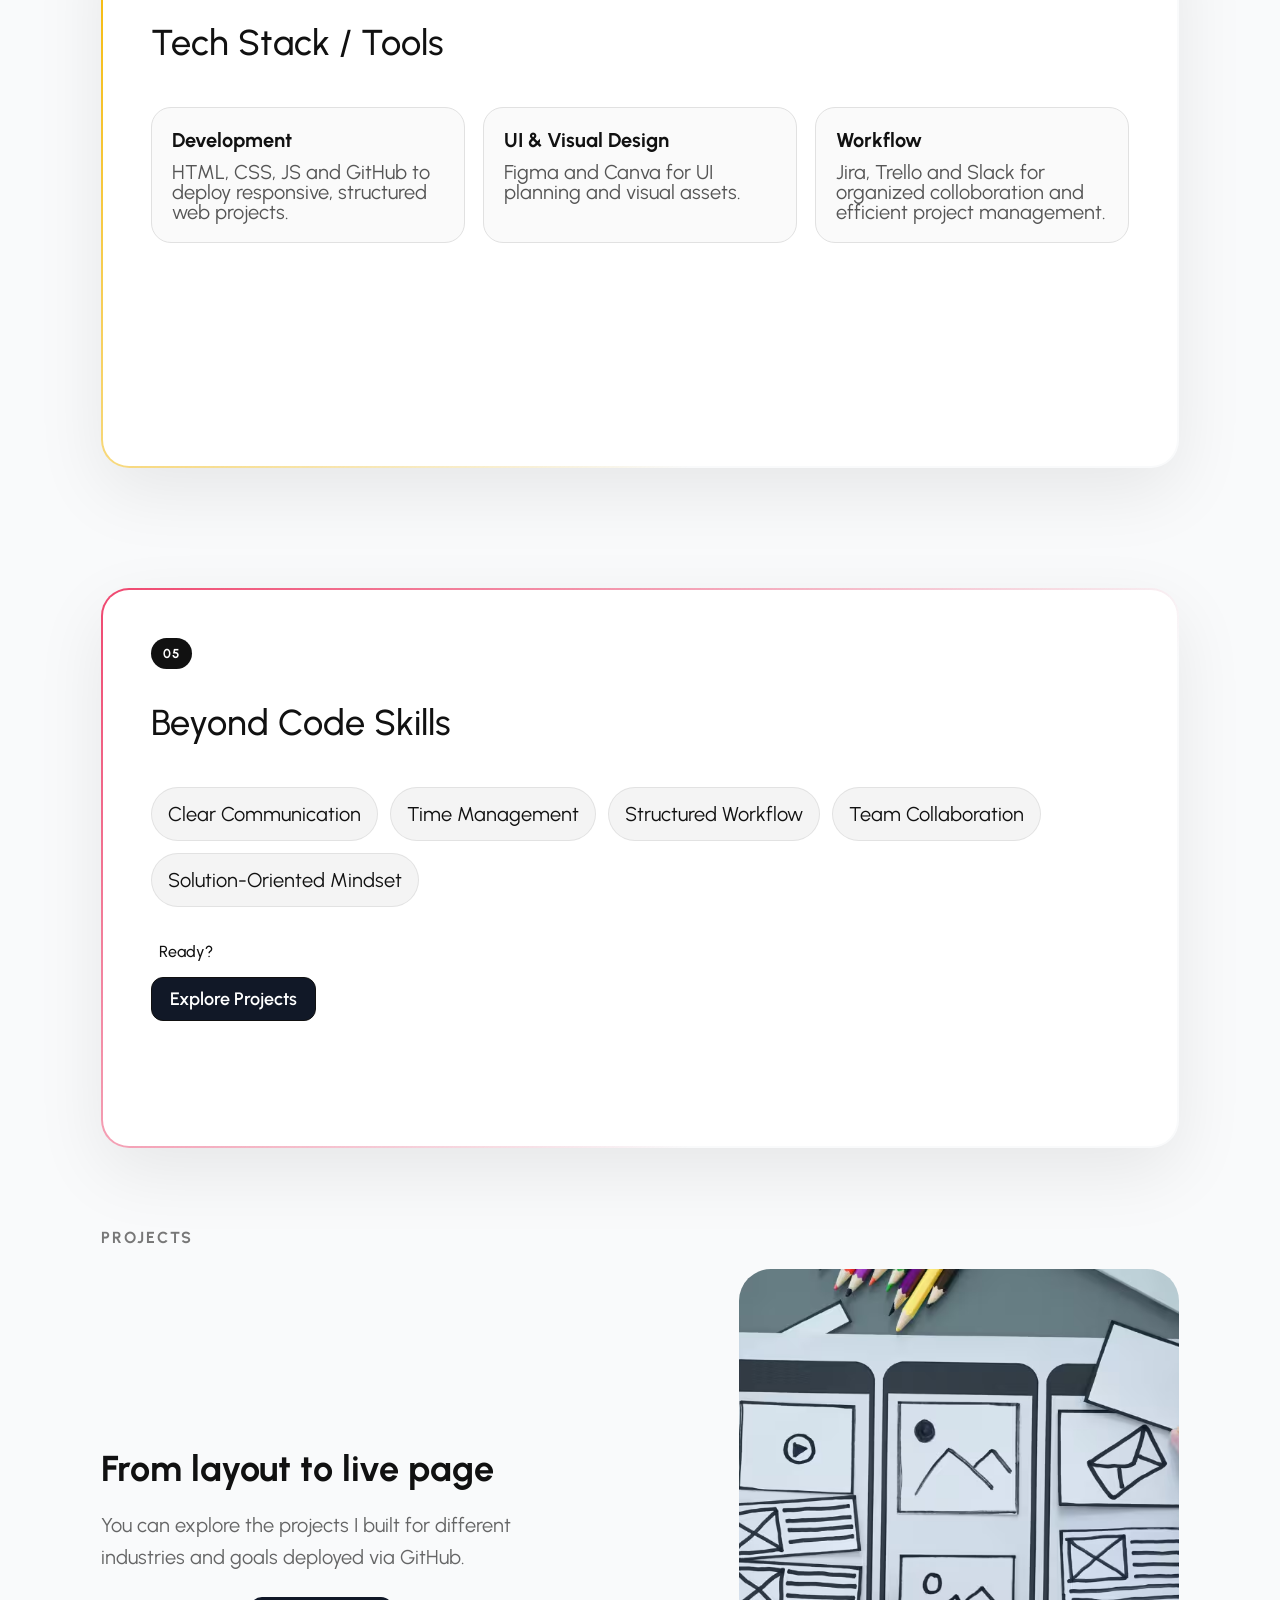
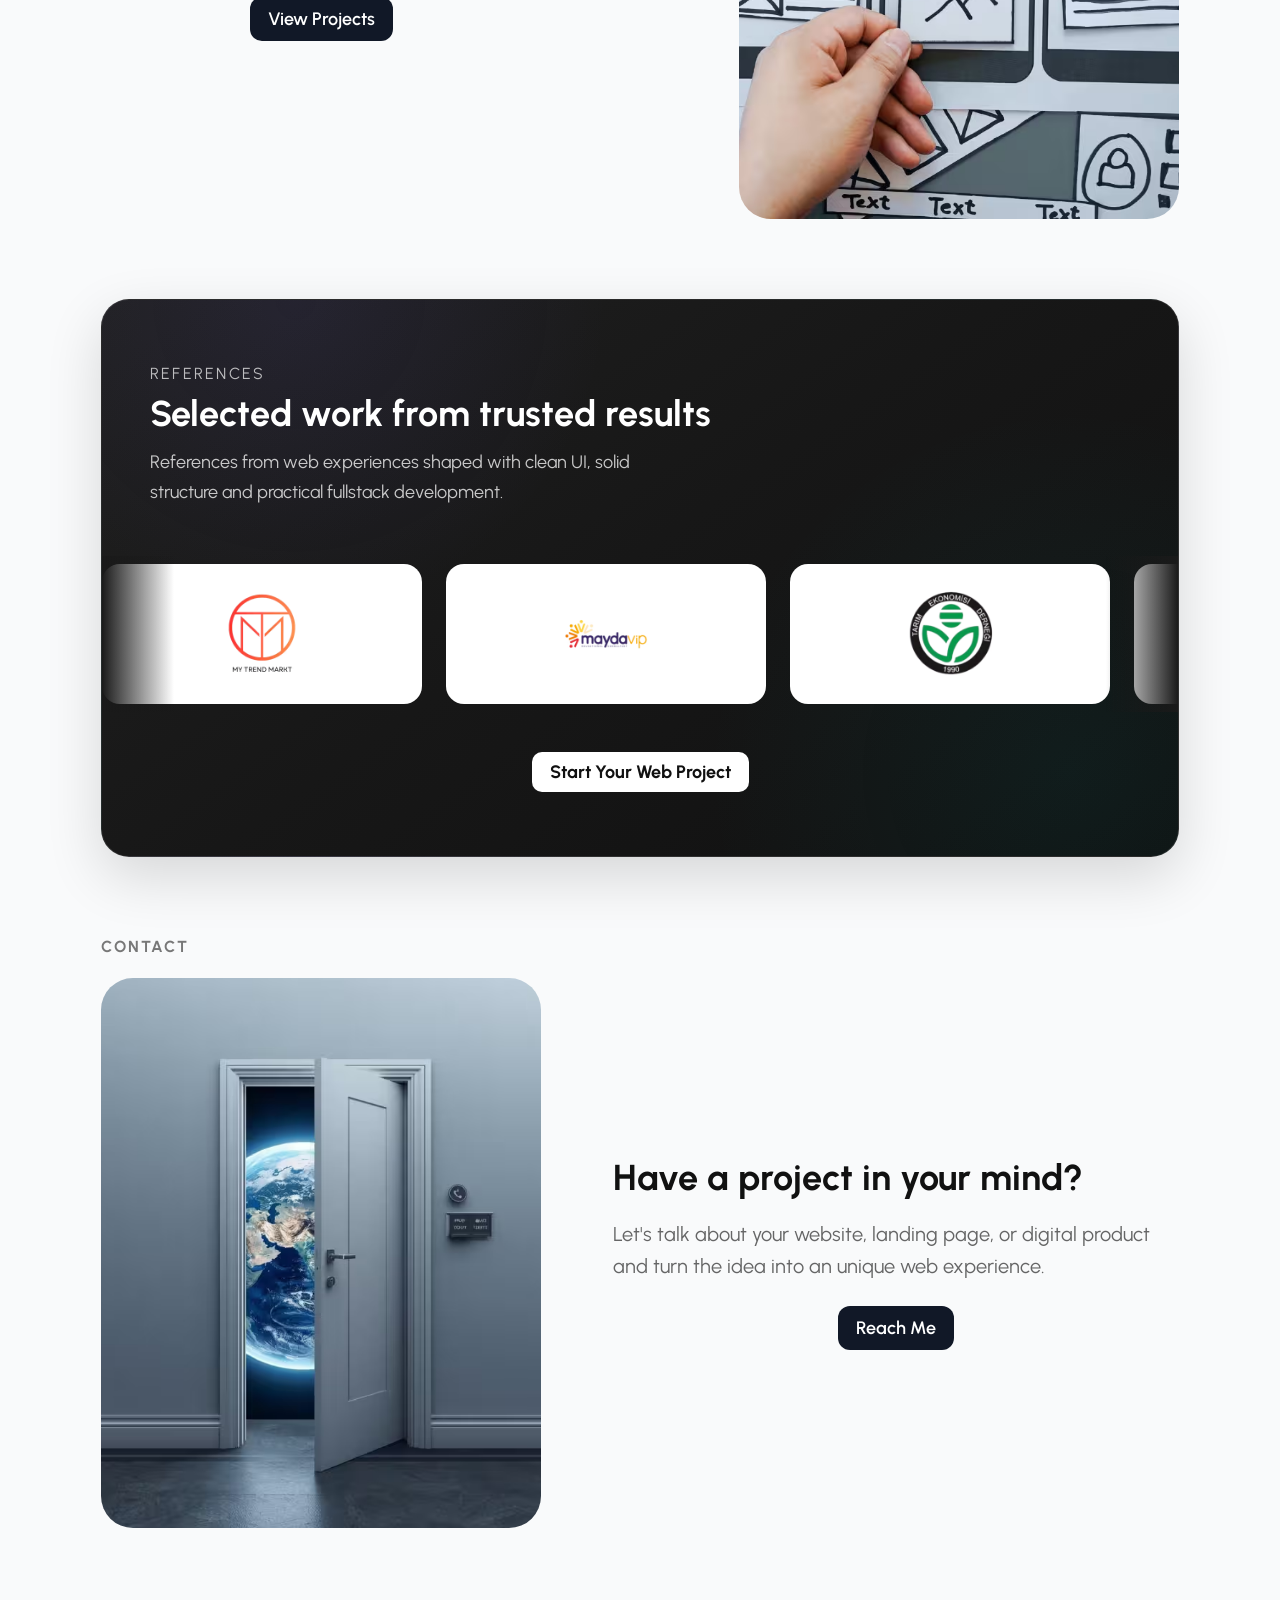
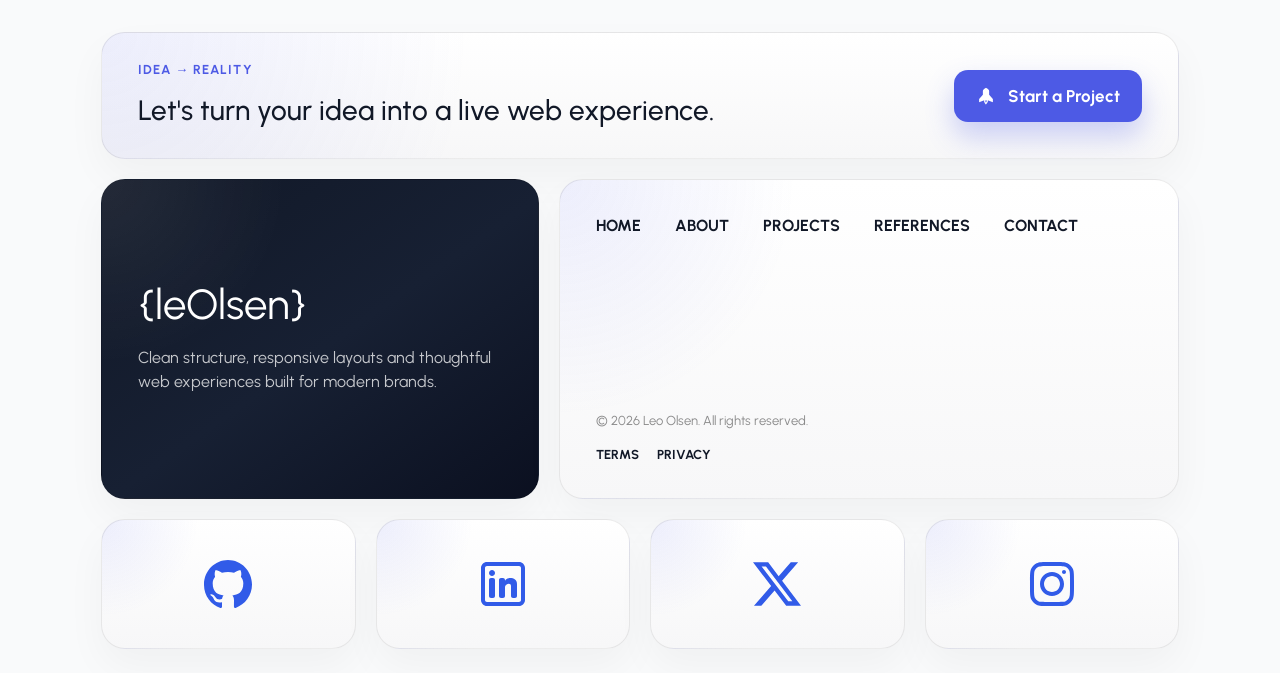
==== commit bba876dc: "links restored" ====
--- a/index.html
+++ b/index.html
@@ -638,7 +638,7 @@
           </div>
 
           <nav class="mobile-menu-nav" aria-label="Mobile navigation">
-            <a class="mobile-menu-link" href="/">
+            <a class="mobile-menu-link" href="index.html">
               Home
               <span></span>
             </a>
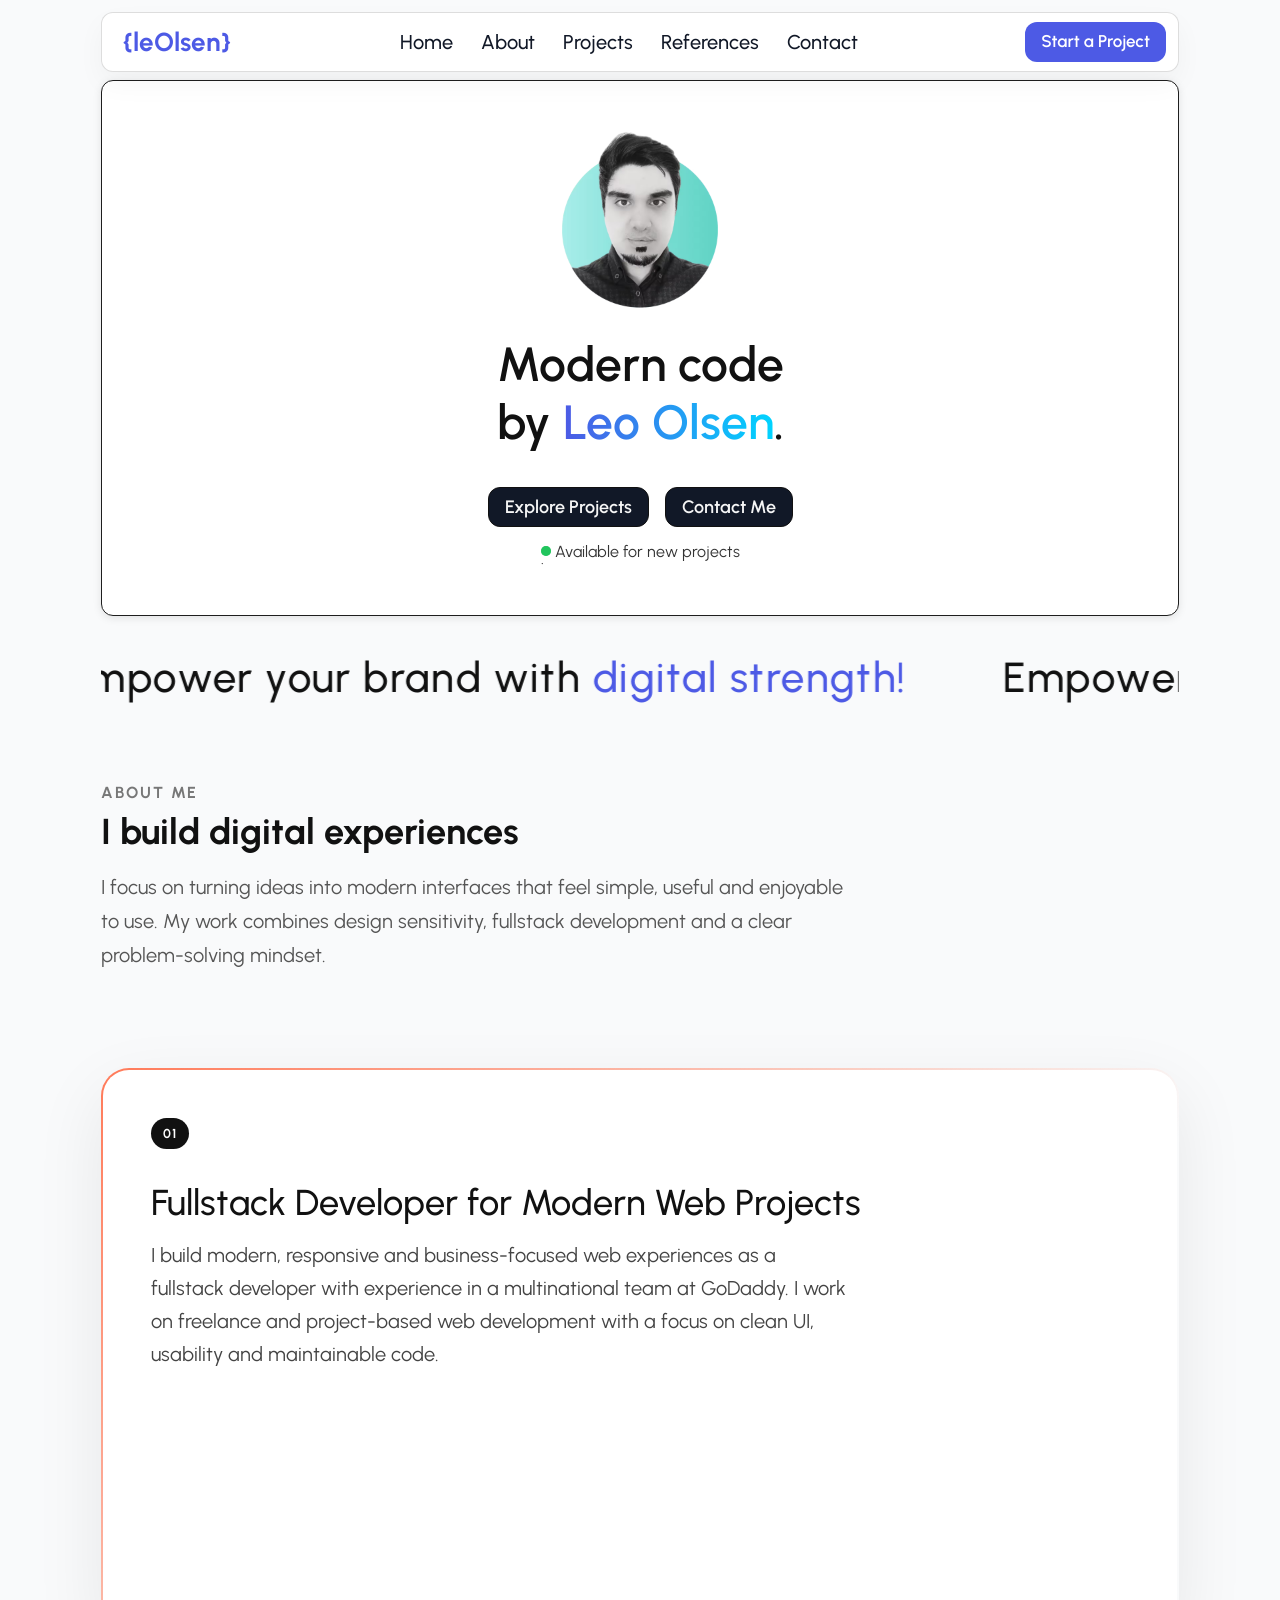
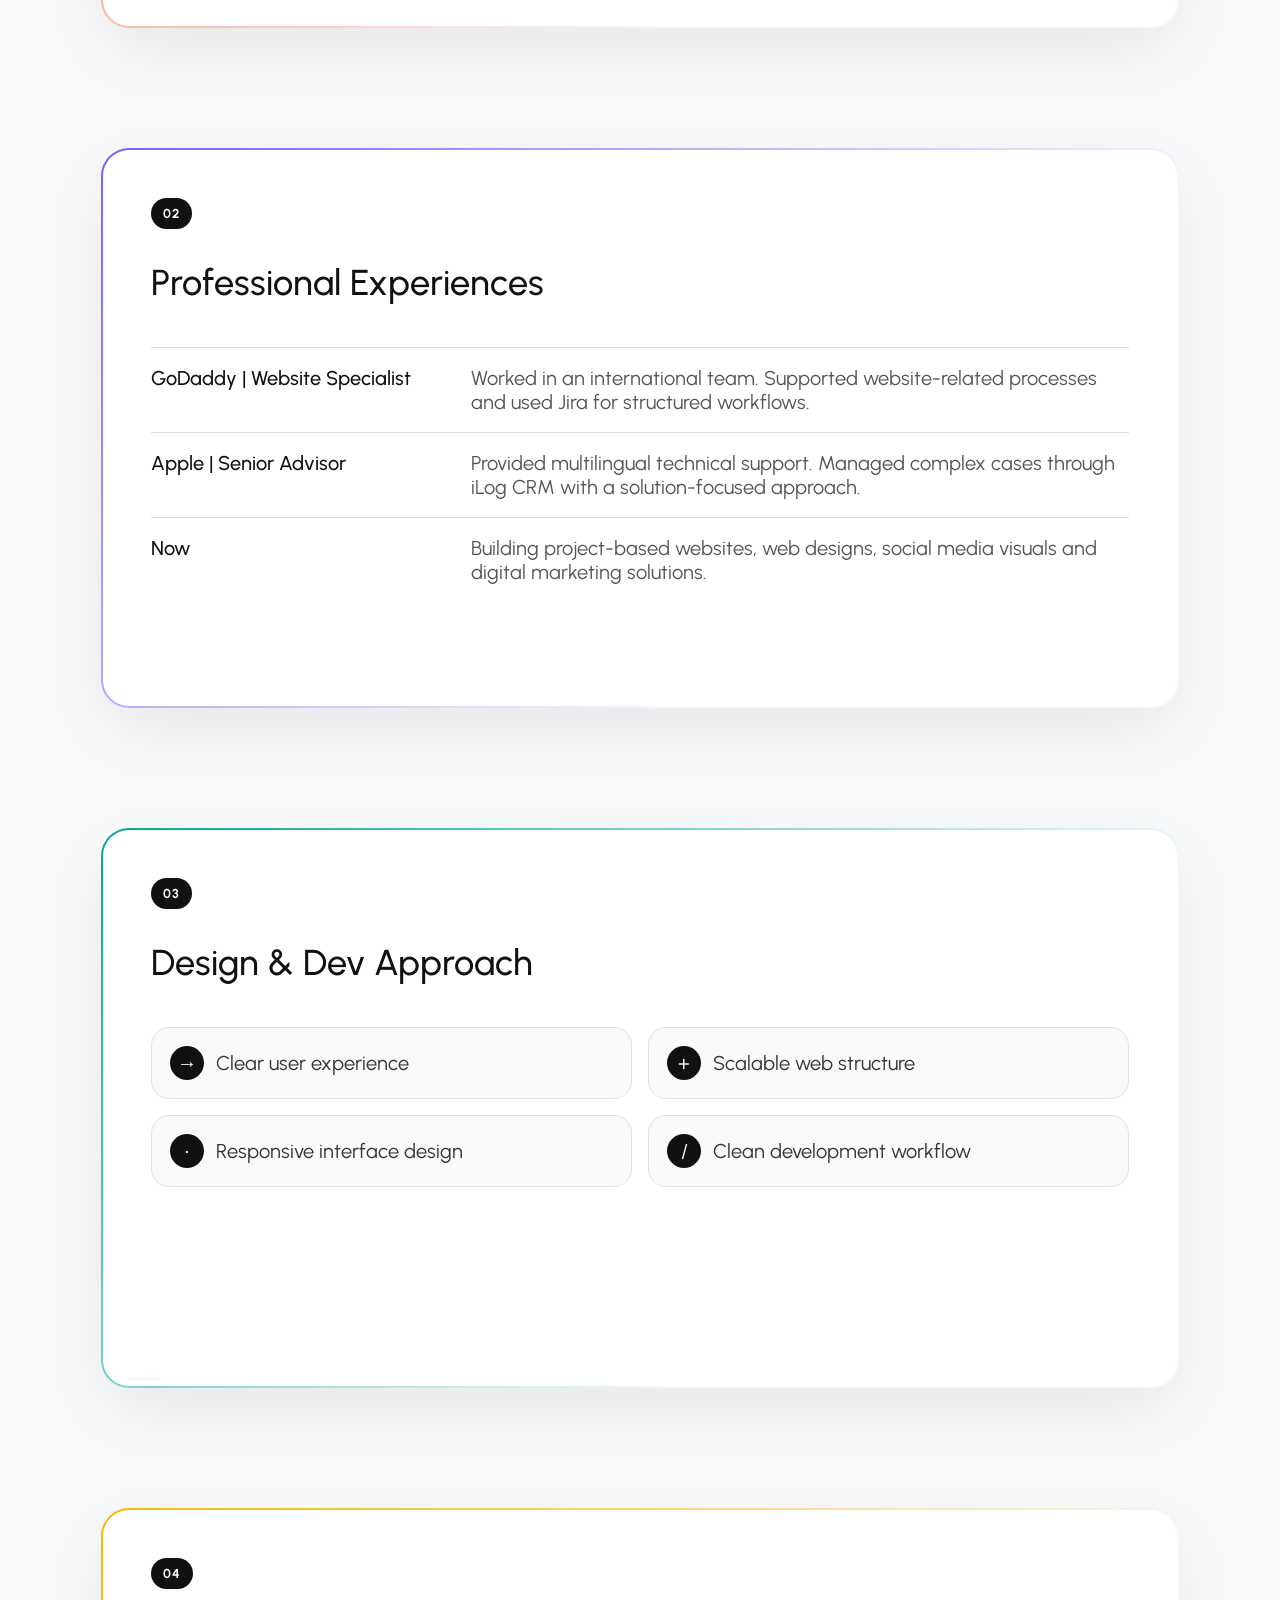
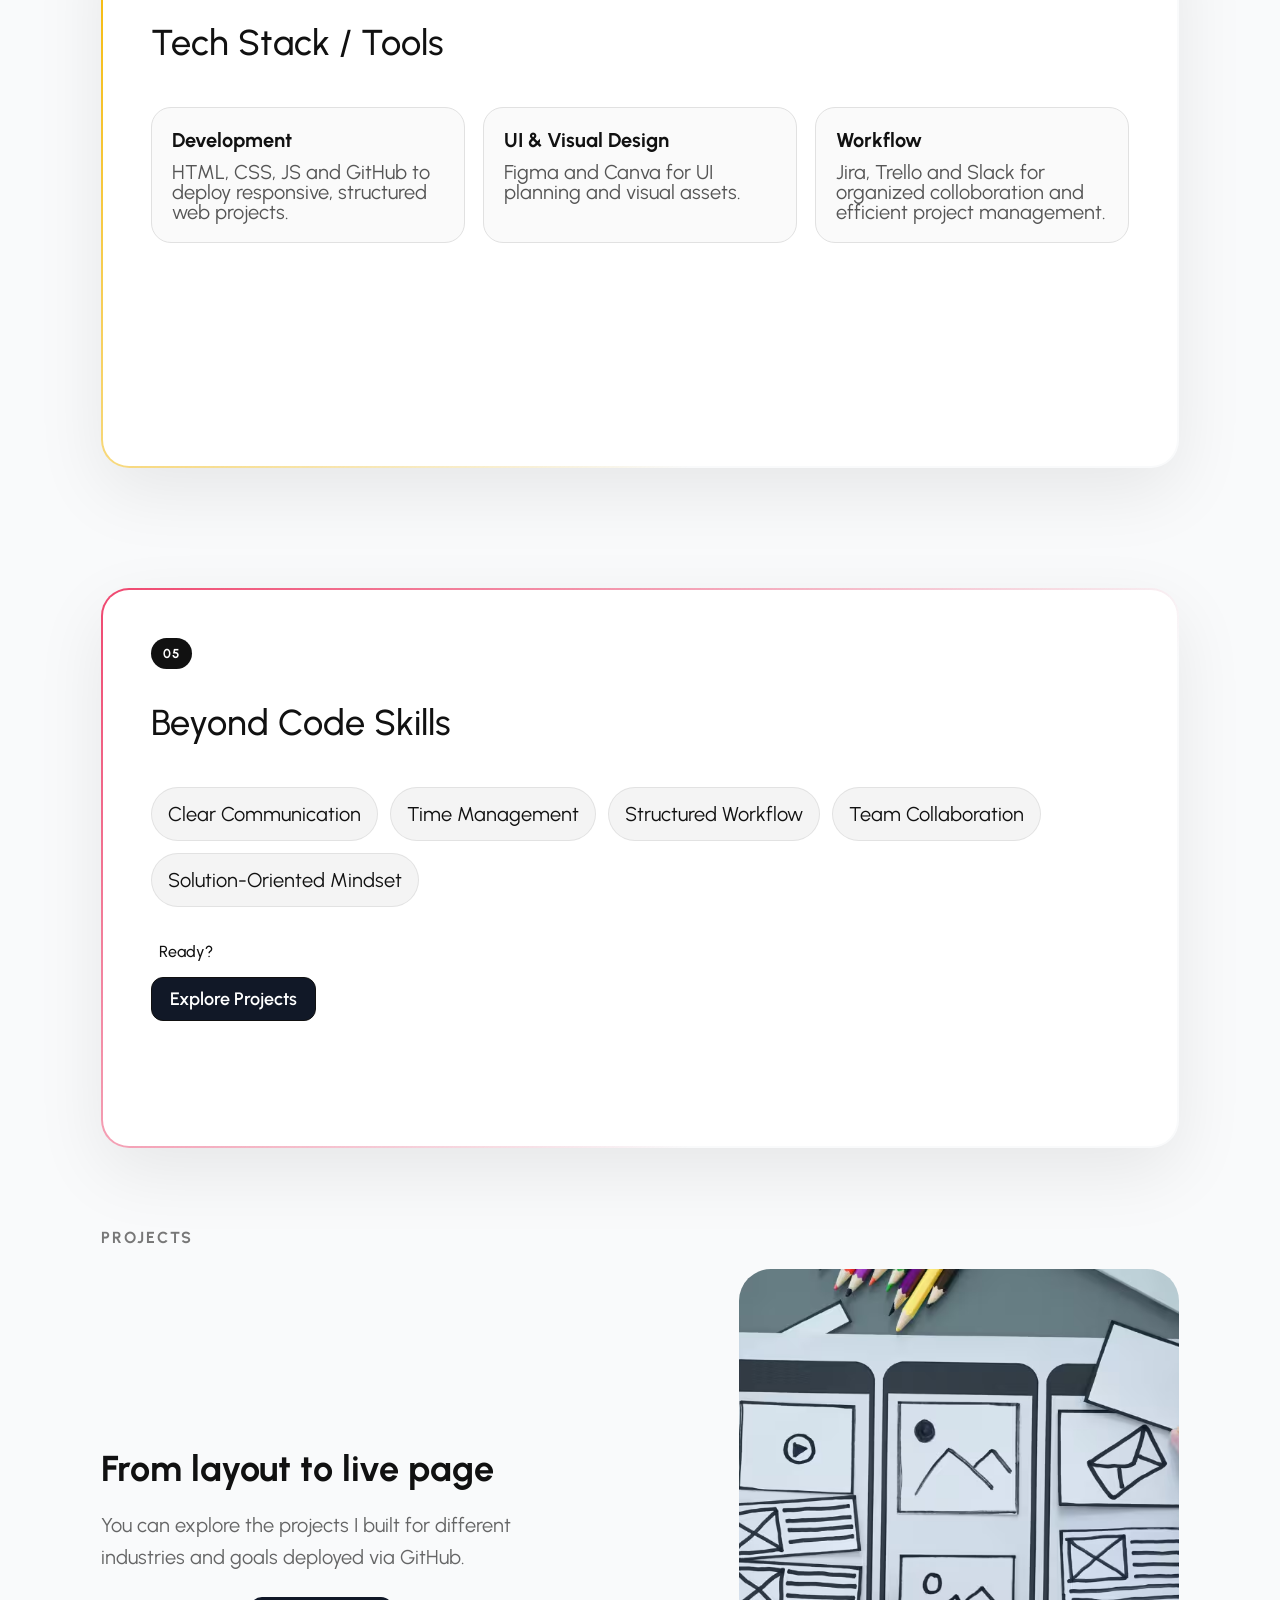
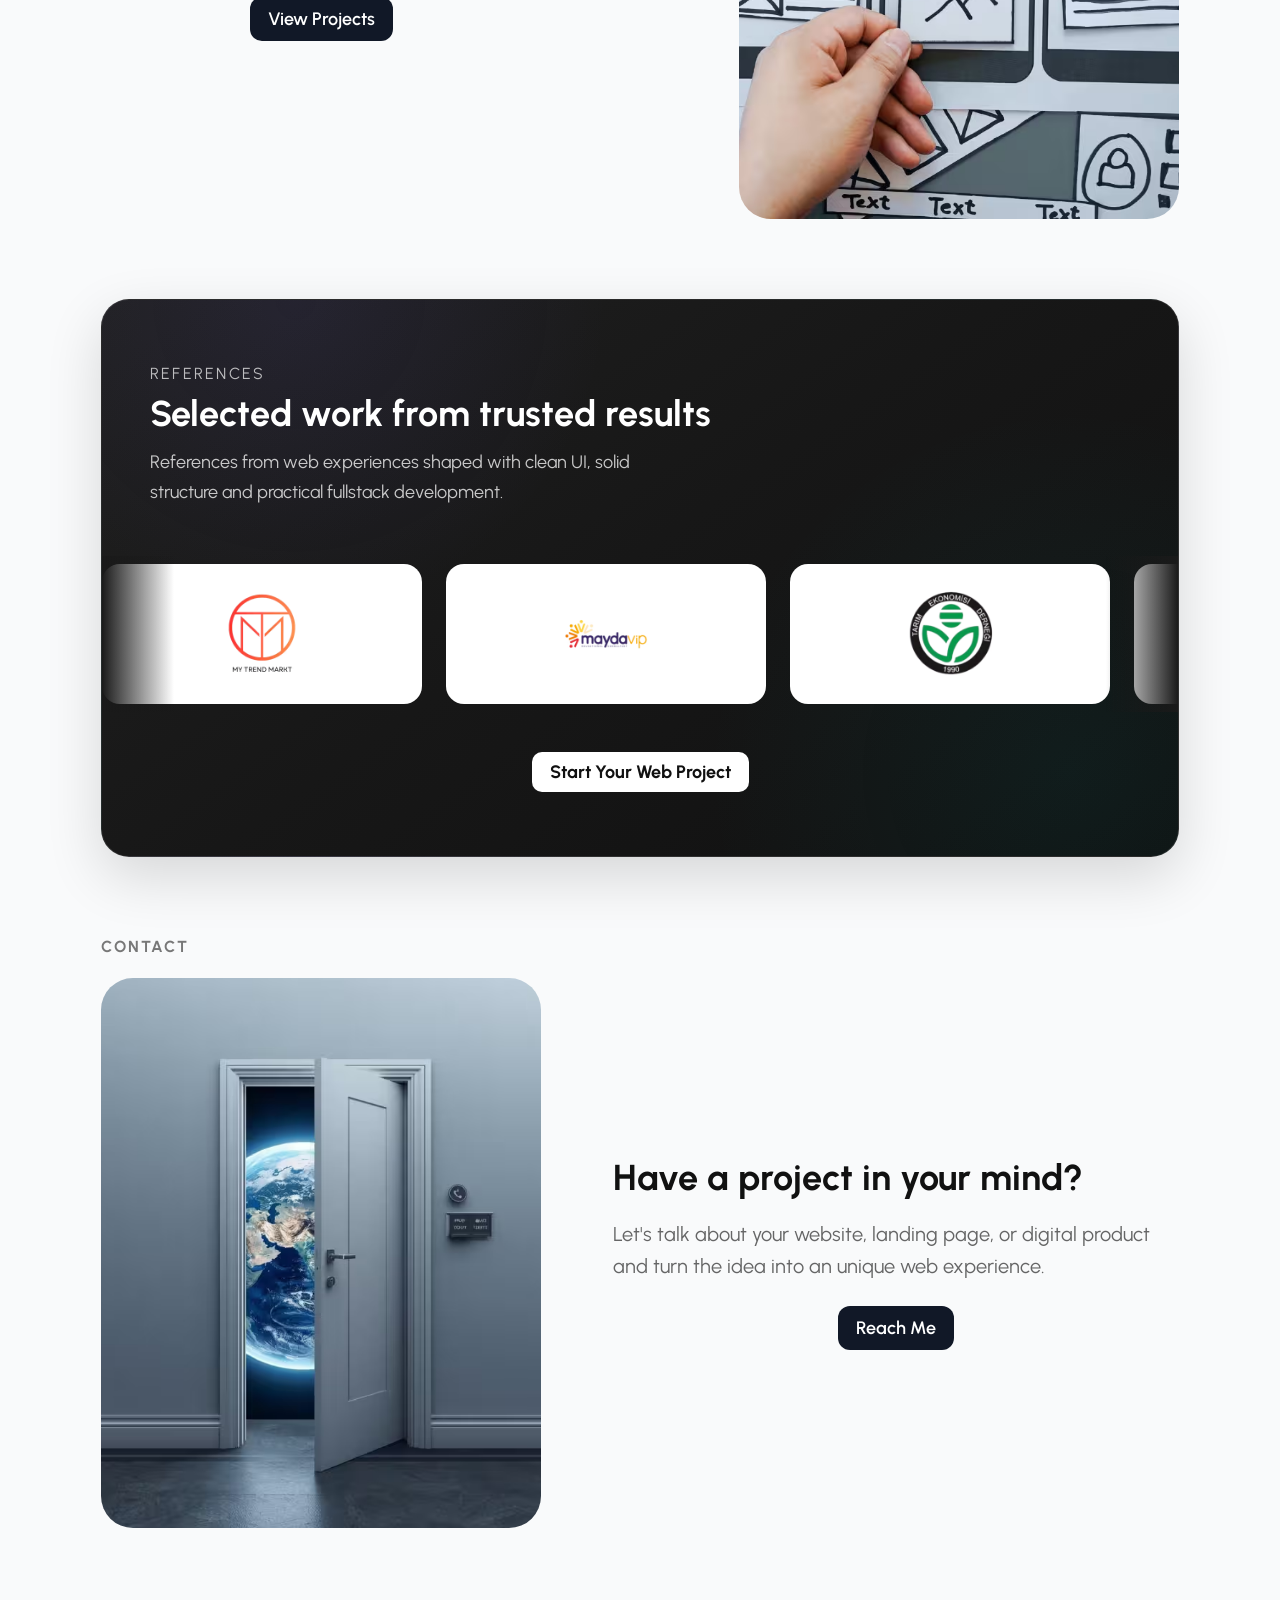
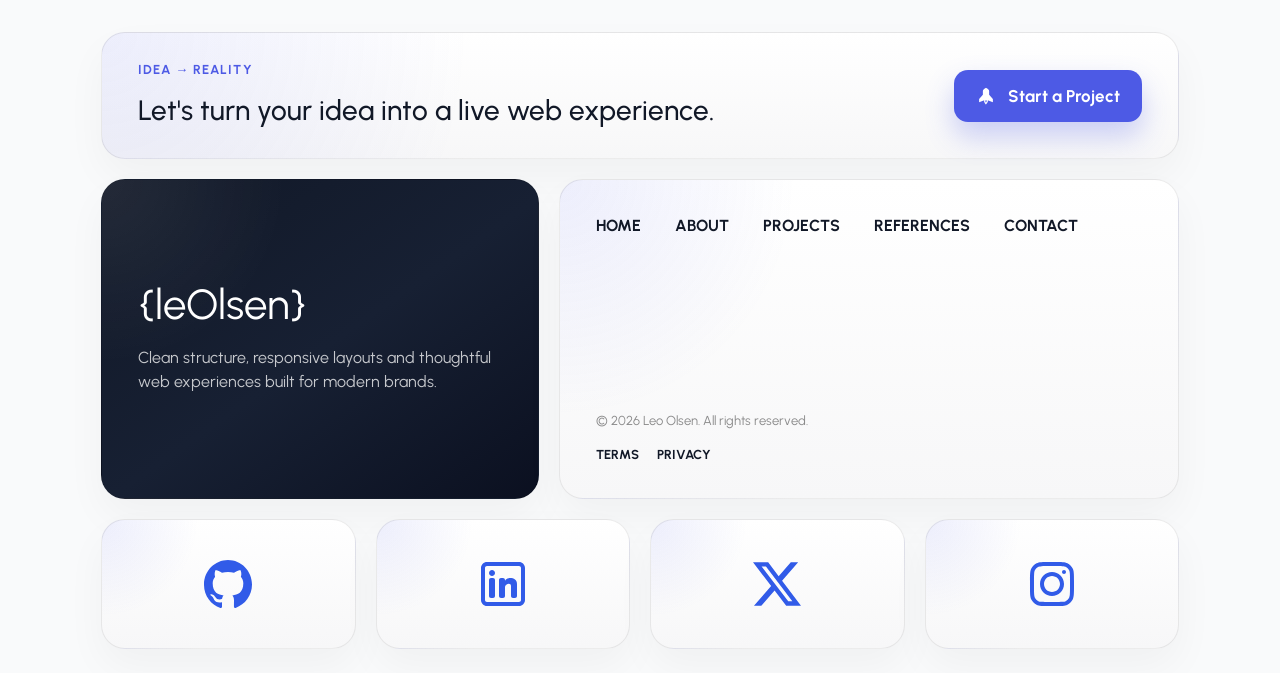
==== commit bd1b6ec1: "add meta descriptions" ====
--- a/index.html
+++ b/index.html
@@ -4,6 +4,10 @@
     <meta charset="UTF-8" />
     <meta name="viewport" content="width=device-width, initial-scale=1.0" />
     <title>Leo Olsen | Fullstack Developer</title>
+    <meta
+      name="description"
+      content="Leo Olsen builds responsive fullstack web experiences with clean UI, structured code and fast deployment for modern brands and digital projects."
+    />
 
     <style>
       body.is-loading {
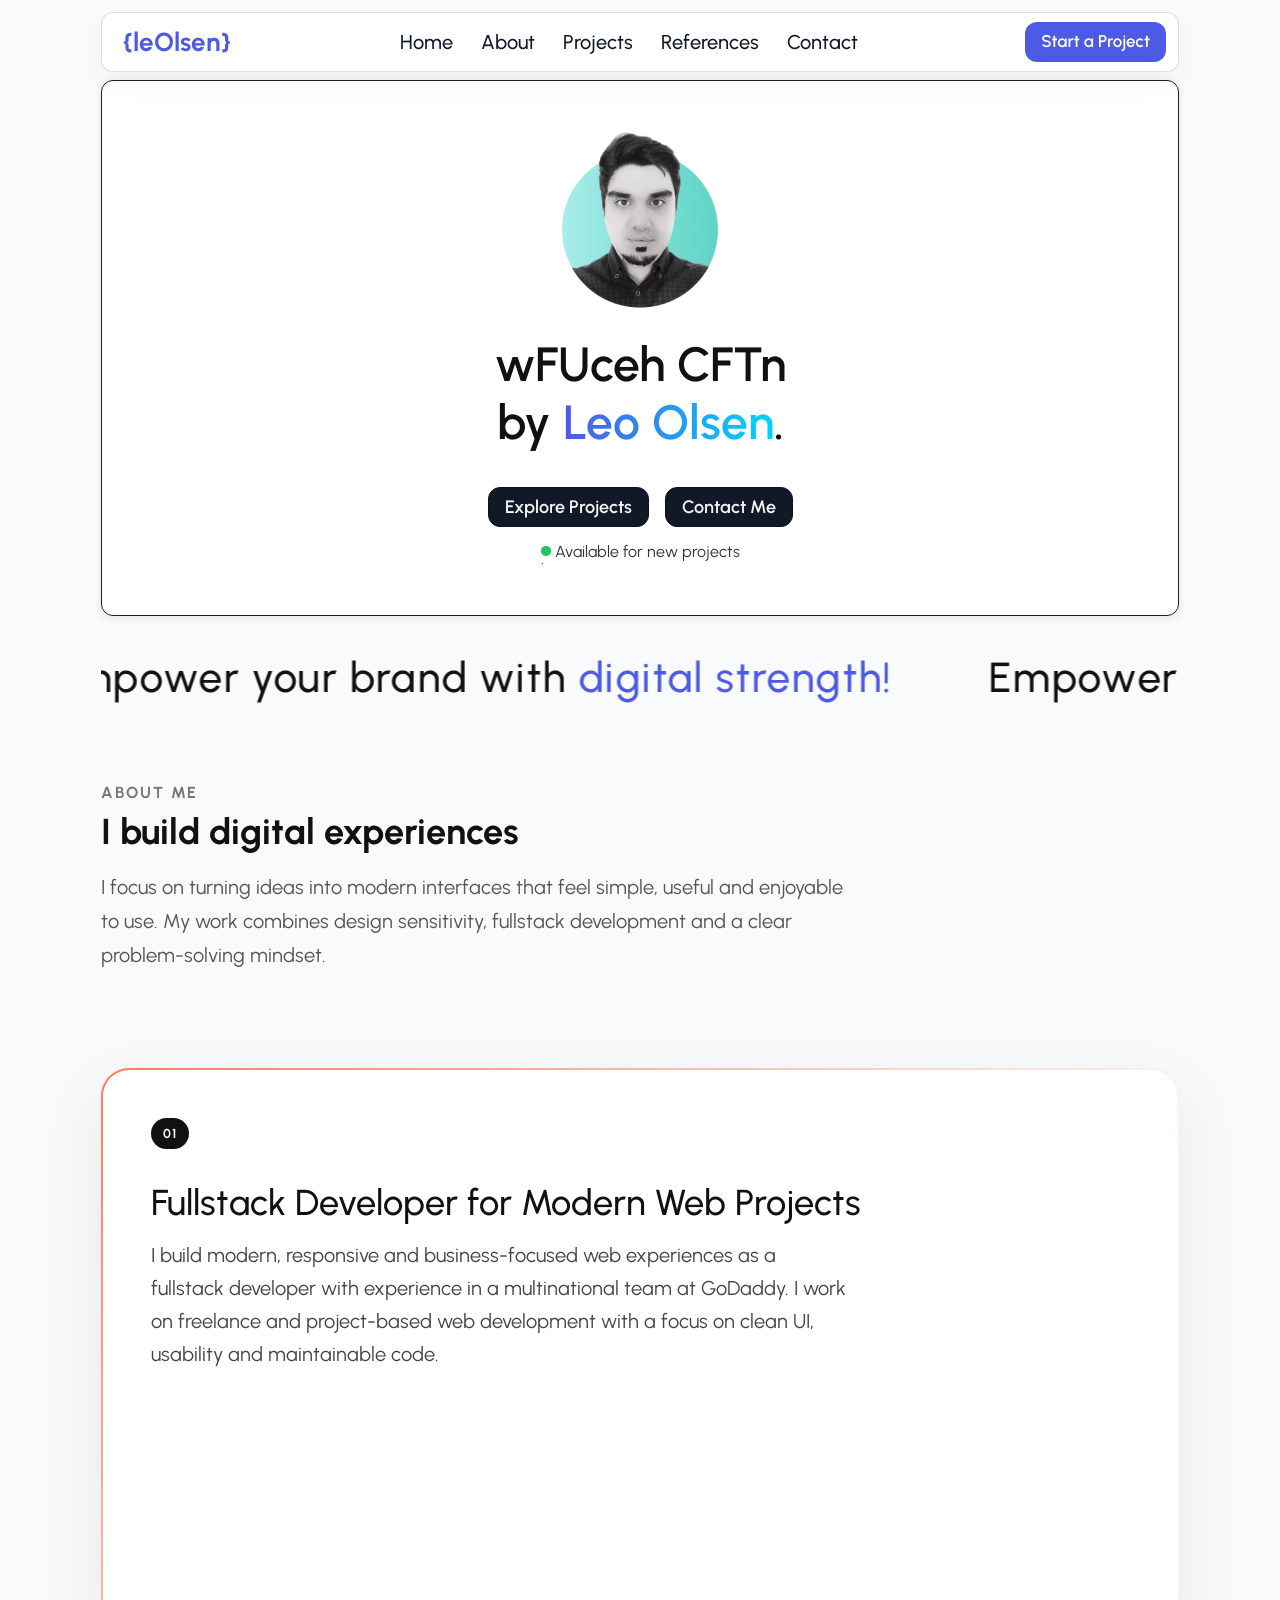
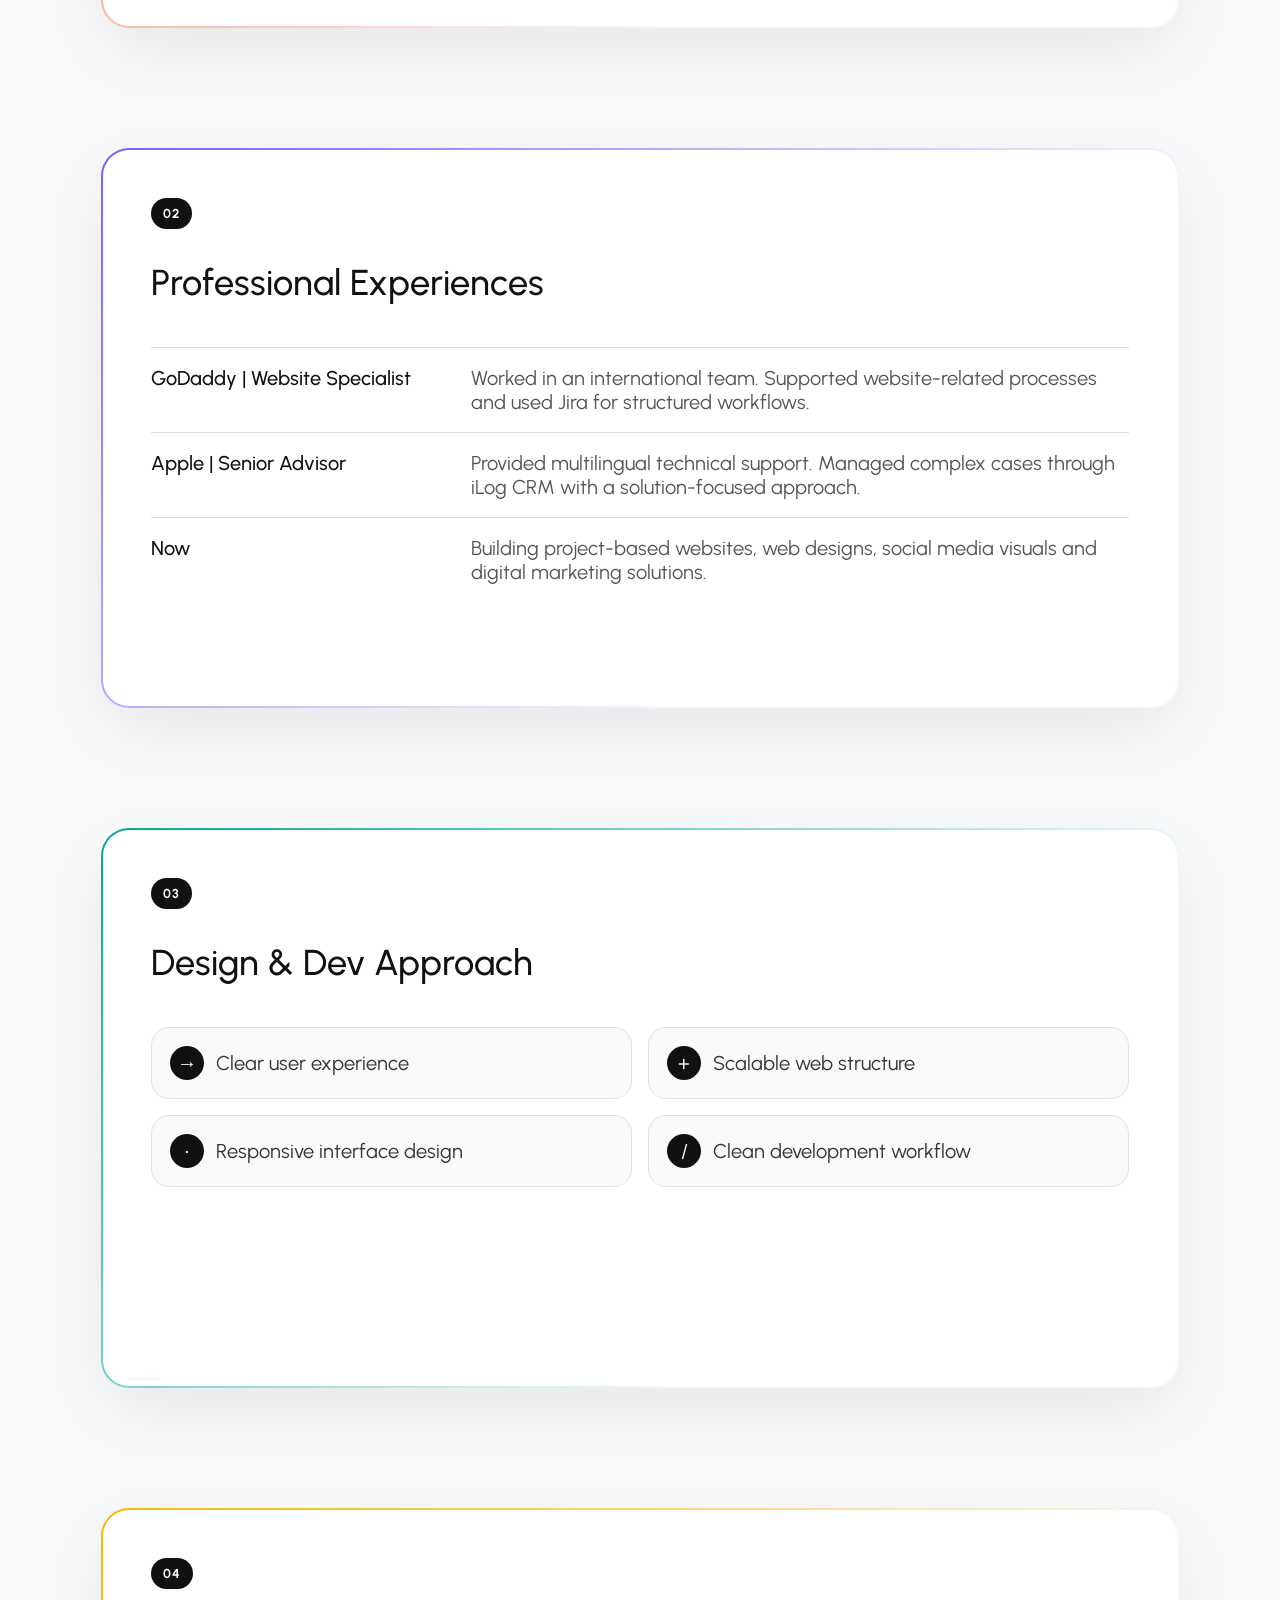
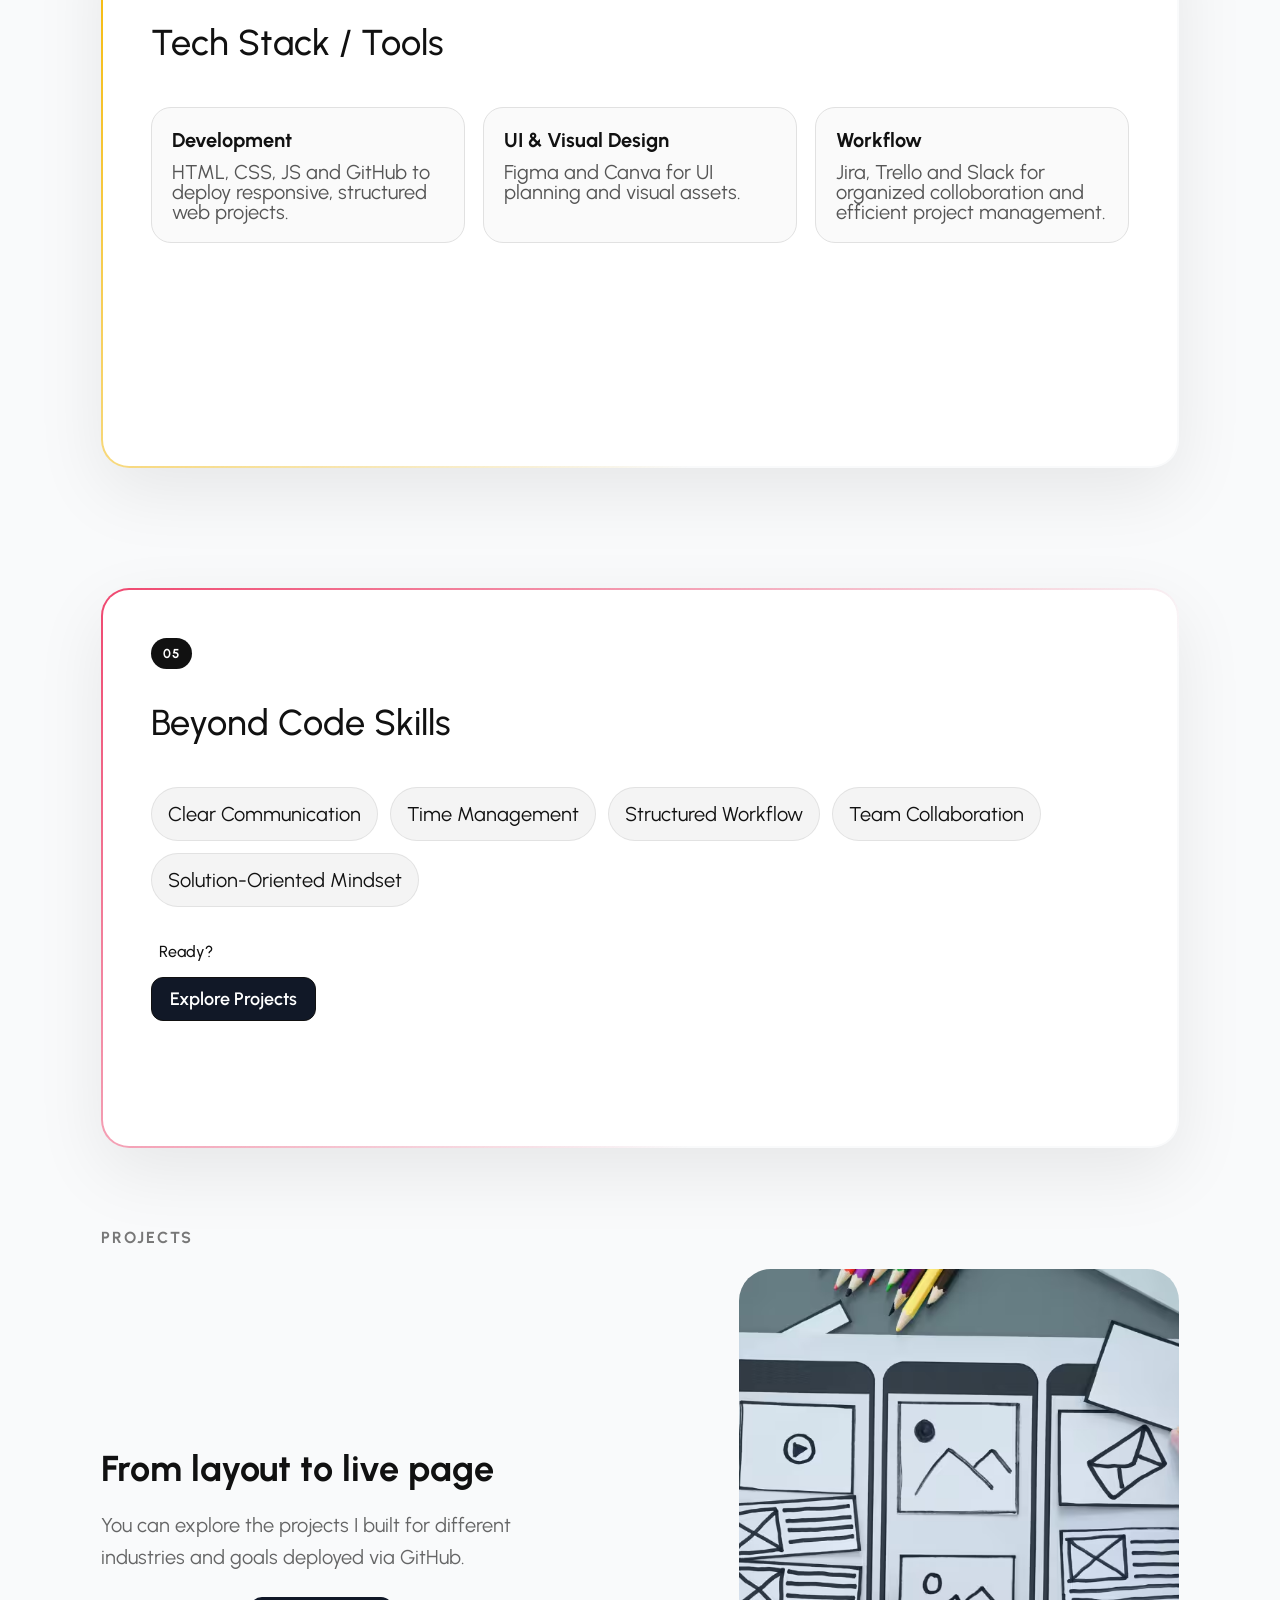
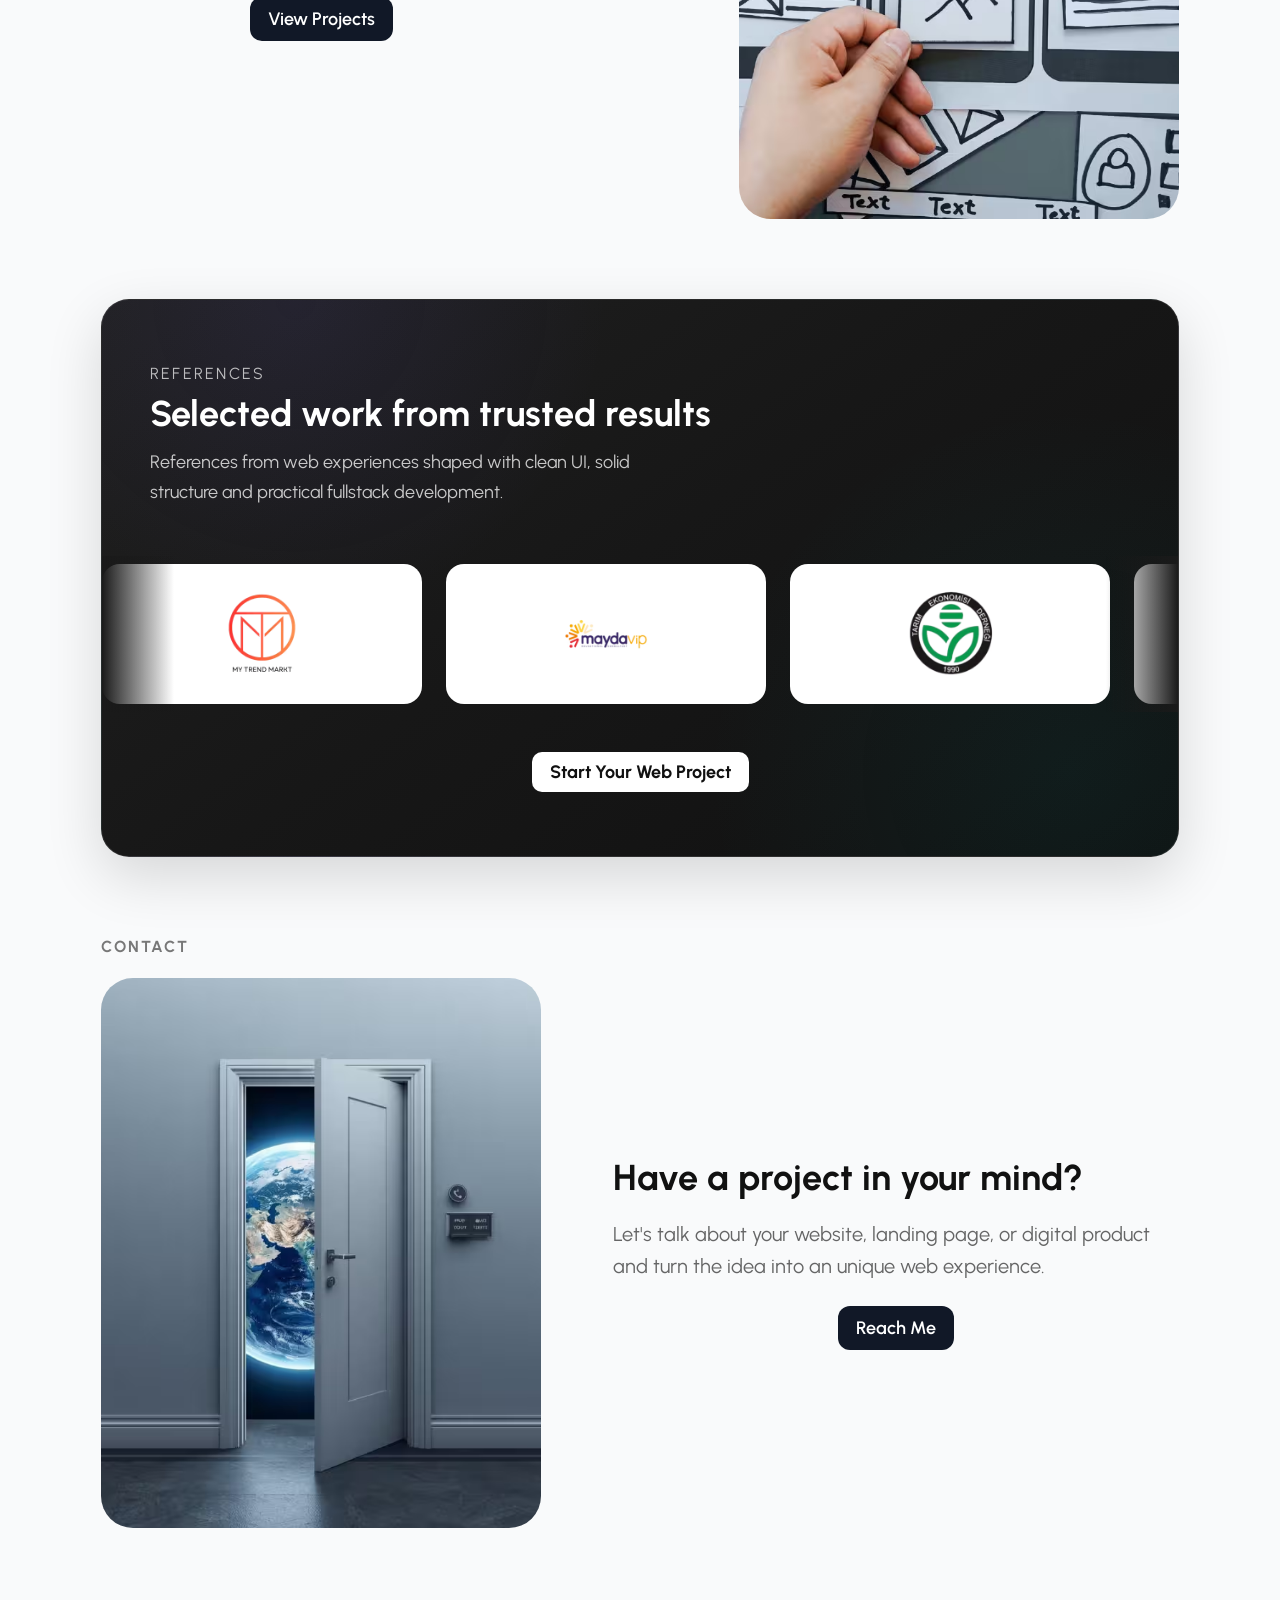
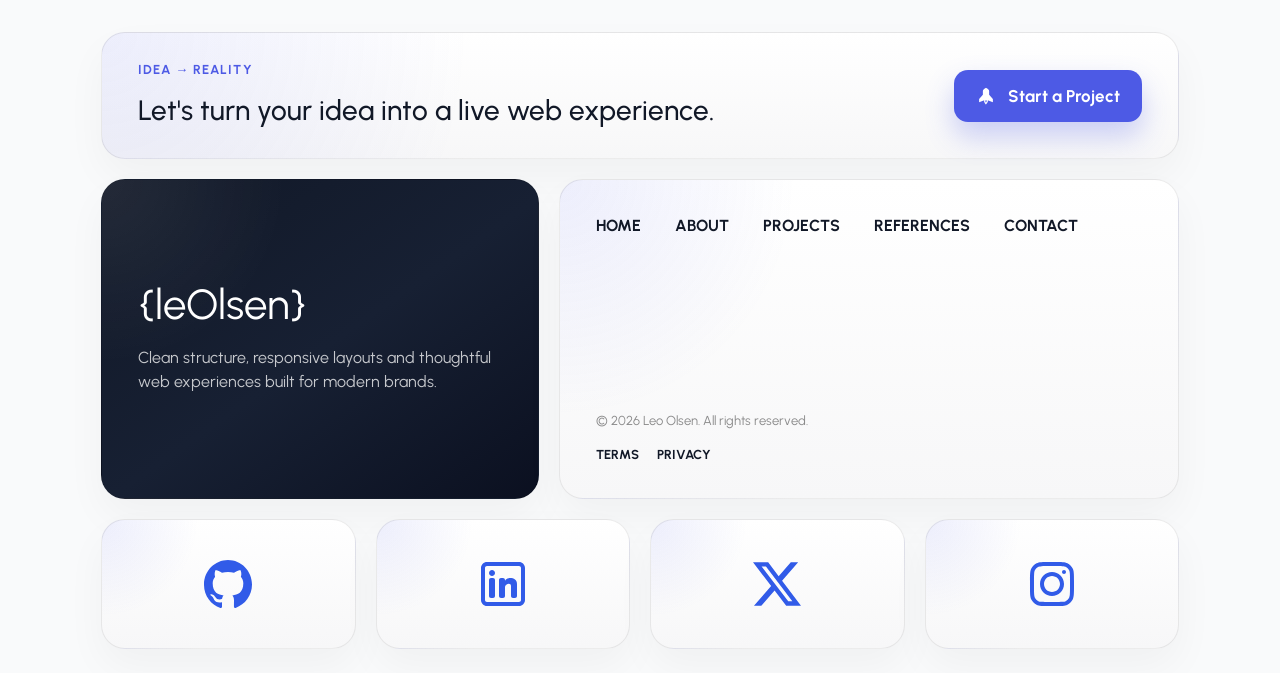
==== commit aa3d9789: "add scroll top feature" ====
--- a/index.html
+++ b/index.html
@@ -677,6 +677,16 @@
           </div>
         </div>
       </div>
+
+      <button
+        class="scroll-top-button"
+        type="button"
+        aria-label="Scroll to top"
+        data-scroll-top
+        tabindex="-1"
+      >
+        <span aria-hidden="true">↑</span>
+      </button>
     </div>
 
     <script src="./src/js/main.js"></script>
--- a/css/styles.css
+++ b/css/styles.css
@@ -12,3 +12,4 @@
 @import url("./preview-sections.css");
 @import url("./projects-page.css");
 @import url("./contact-page.css");
+@import url("./scroll-top.css");
